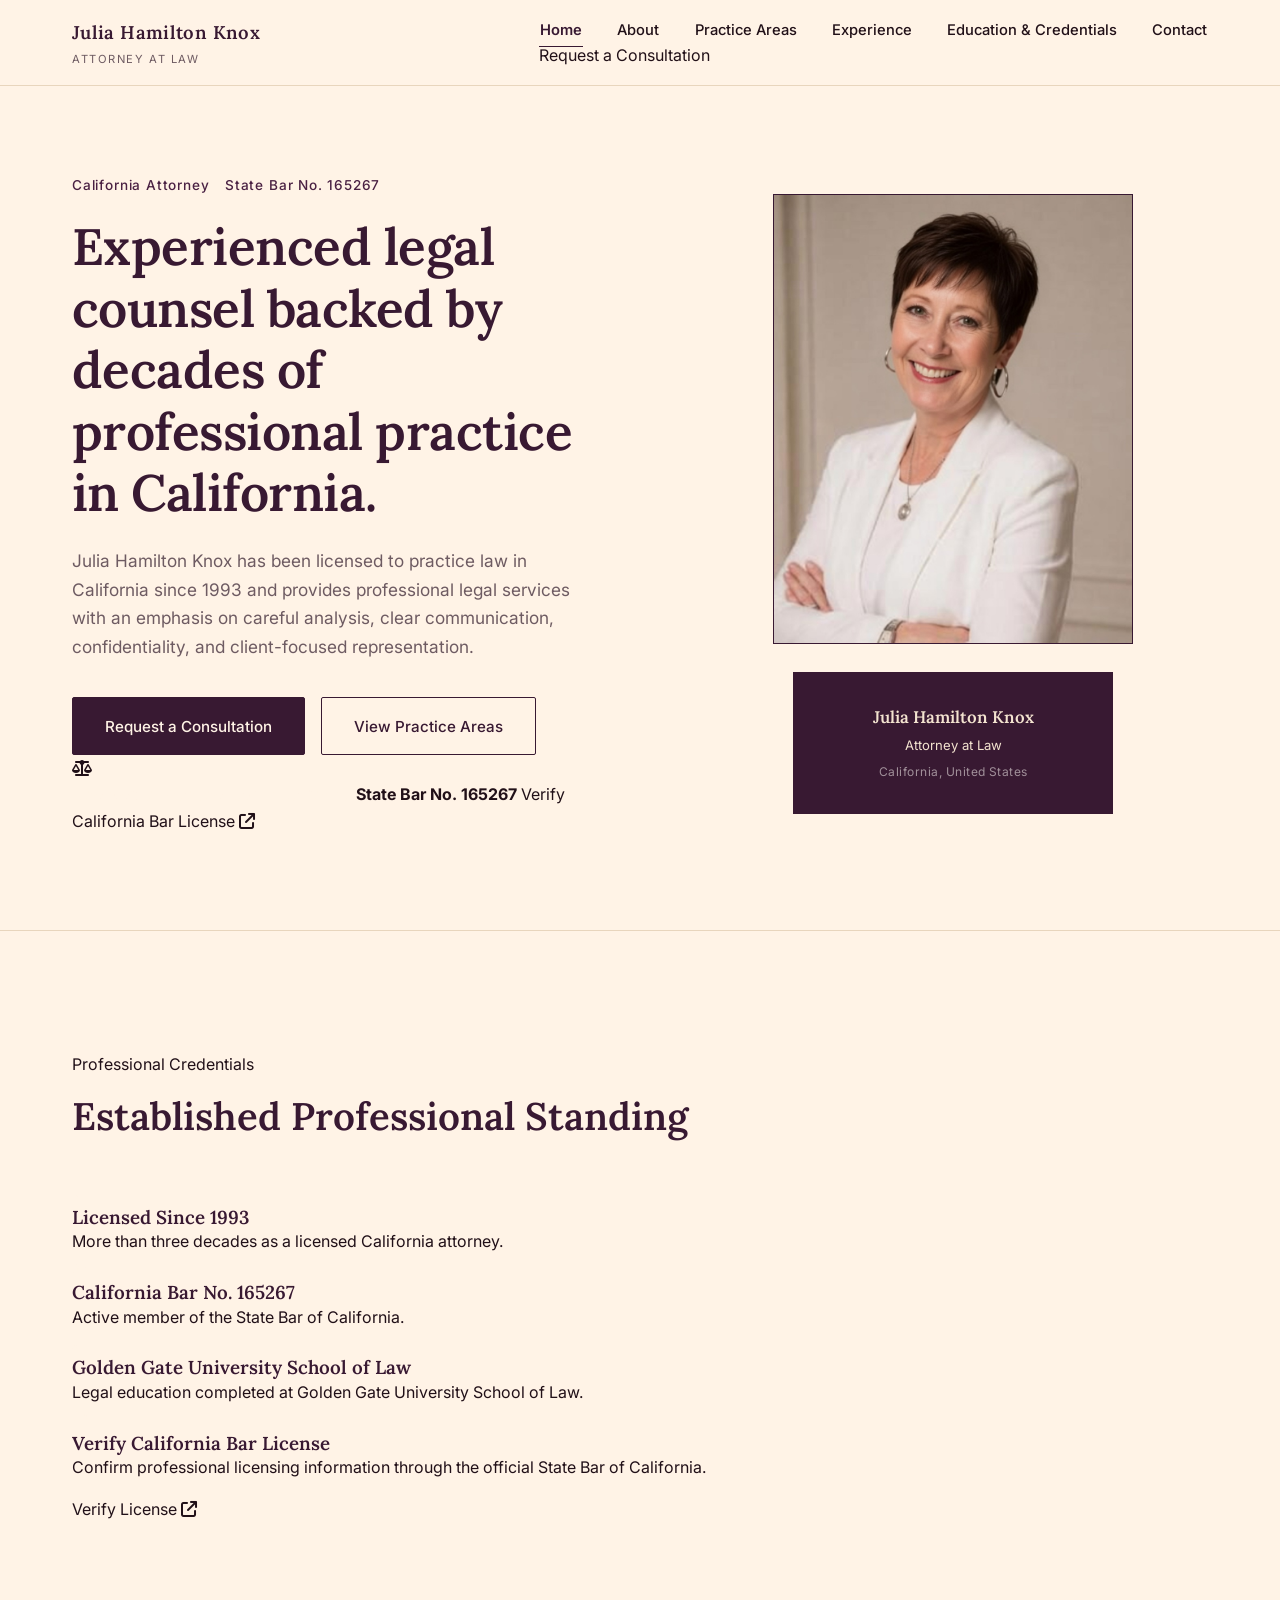
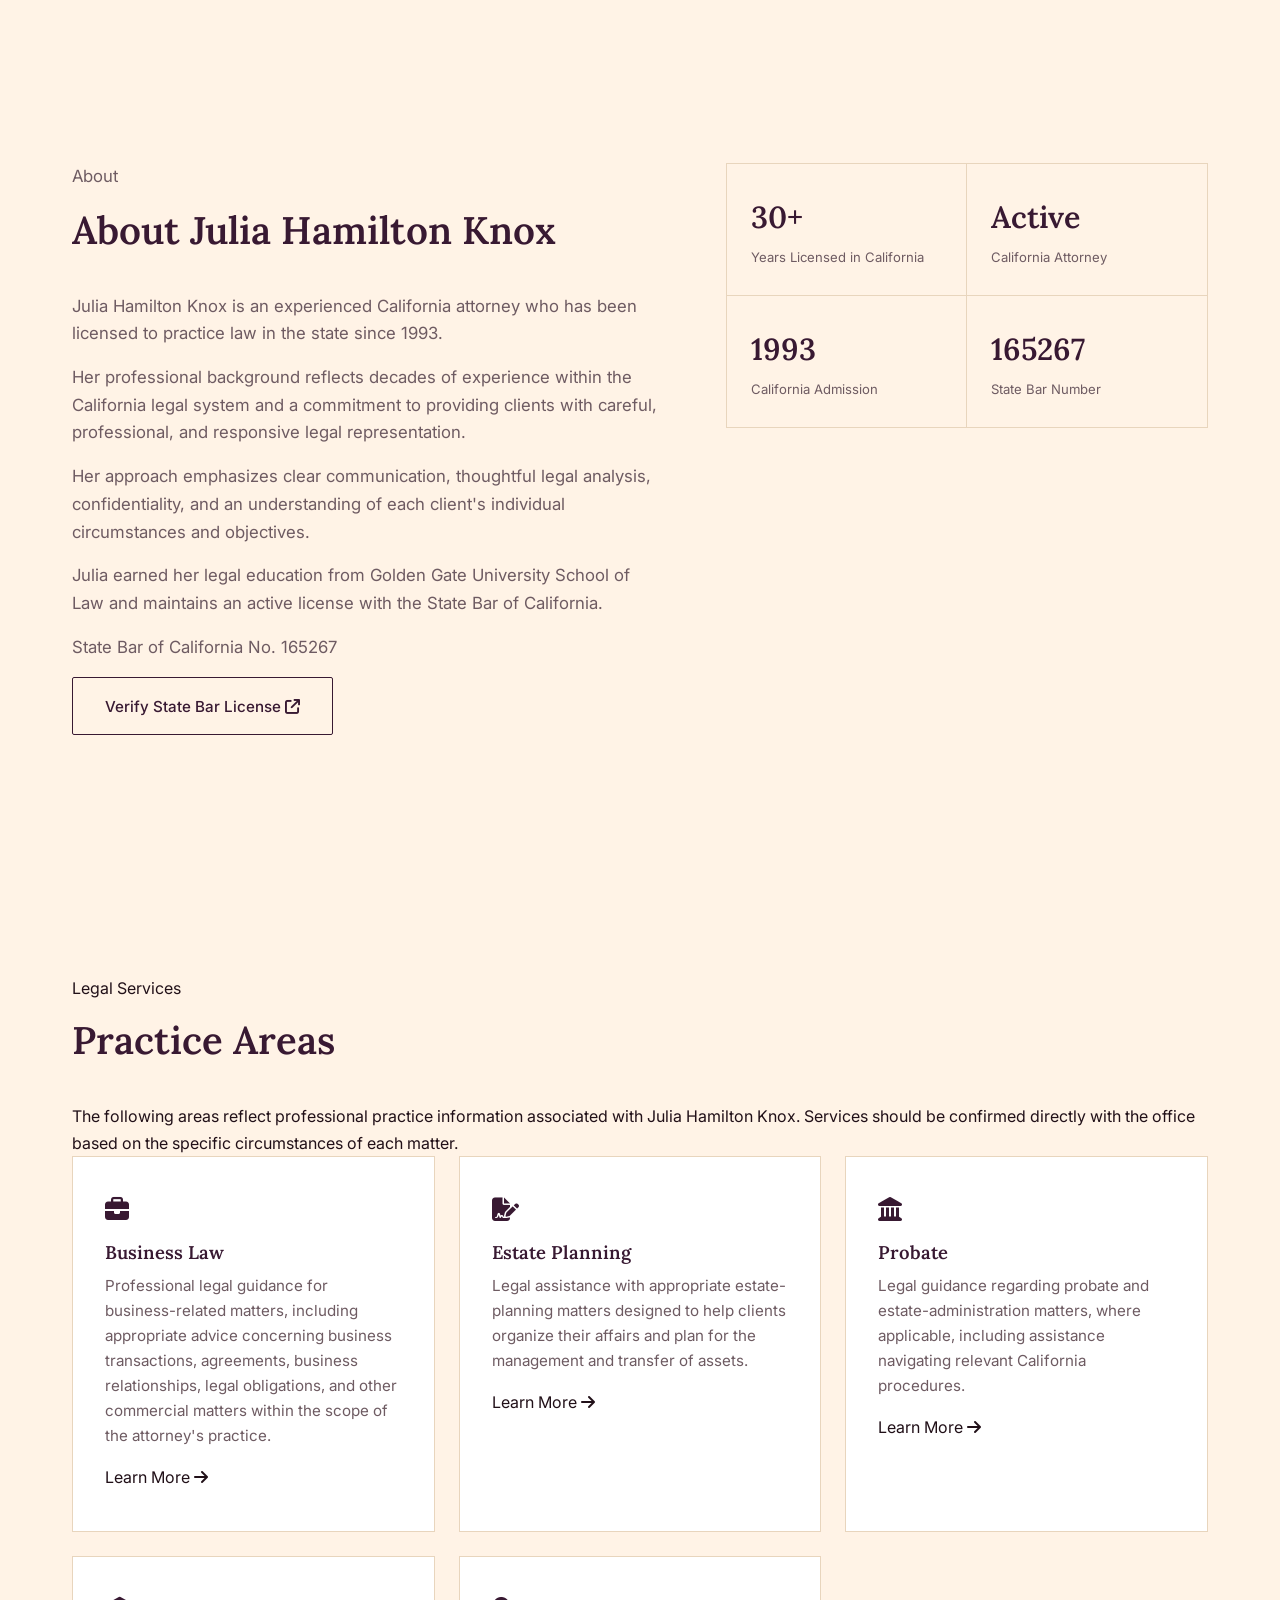
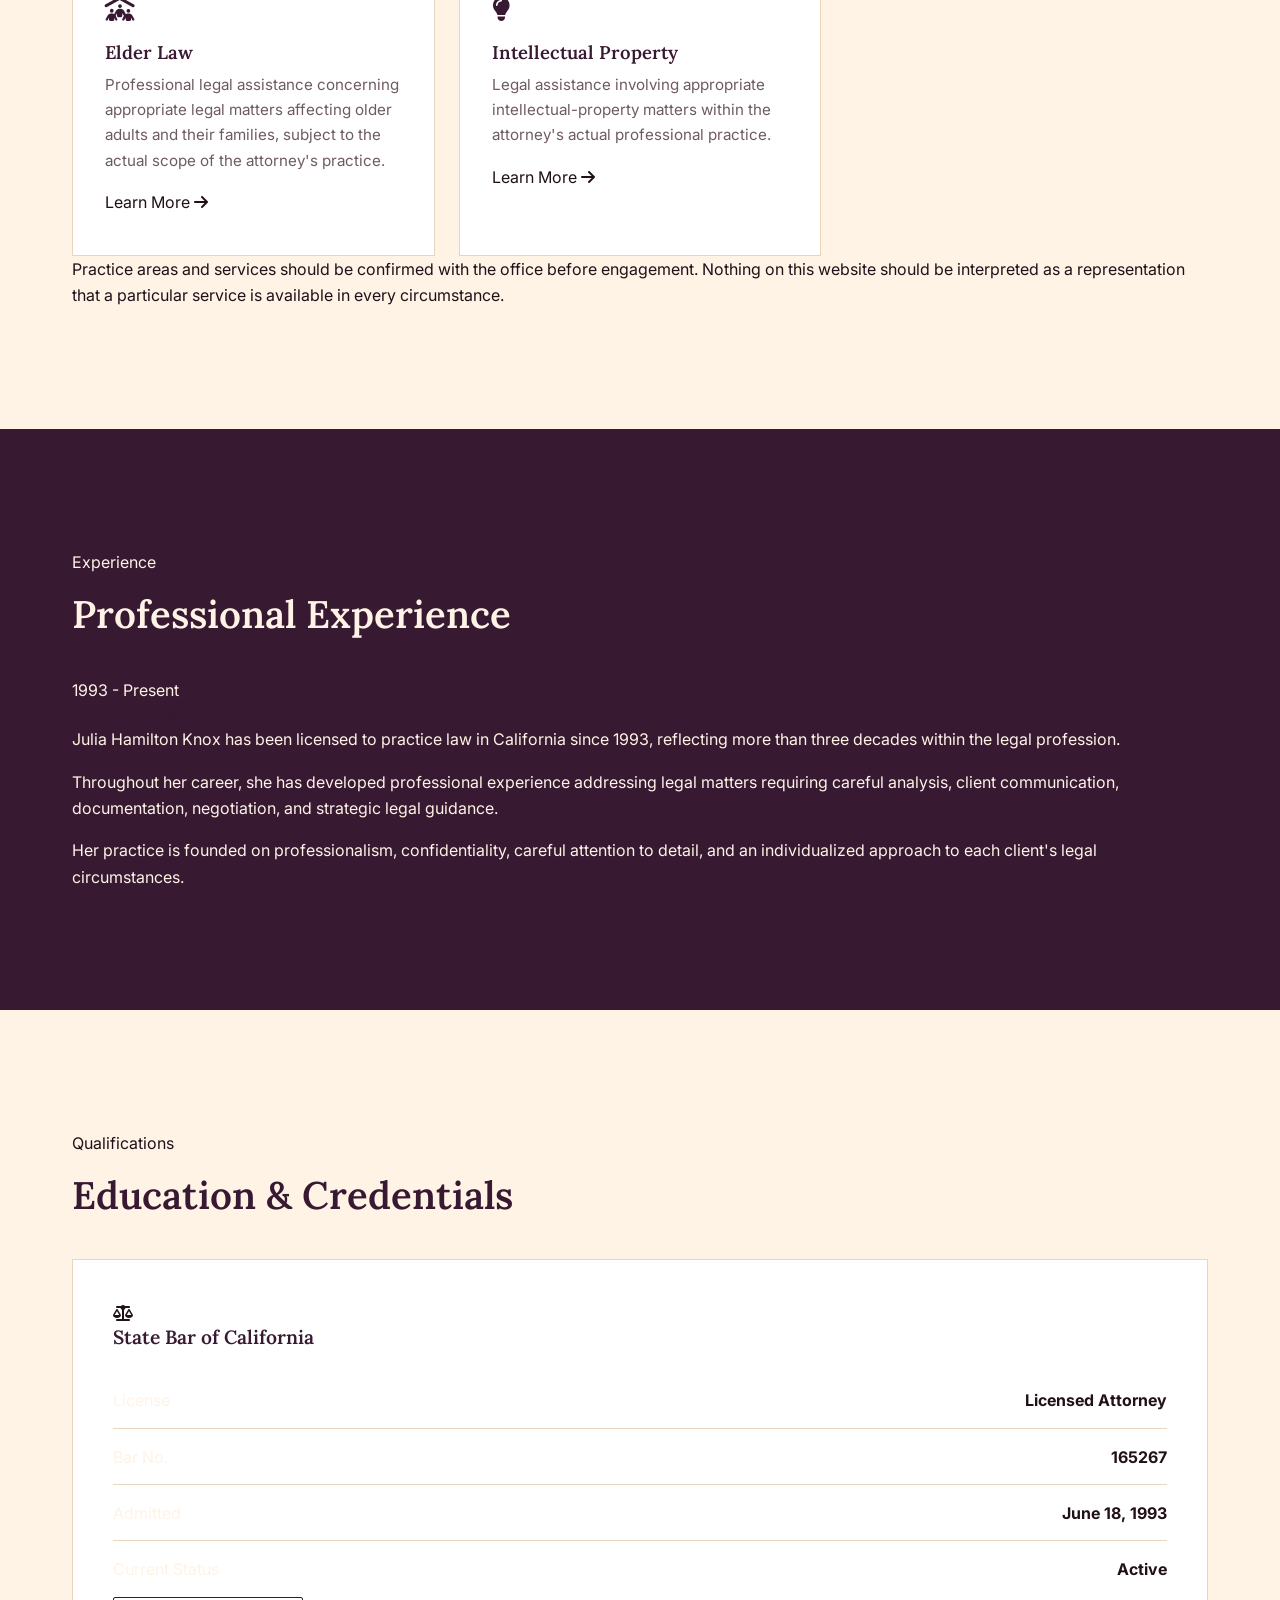
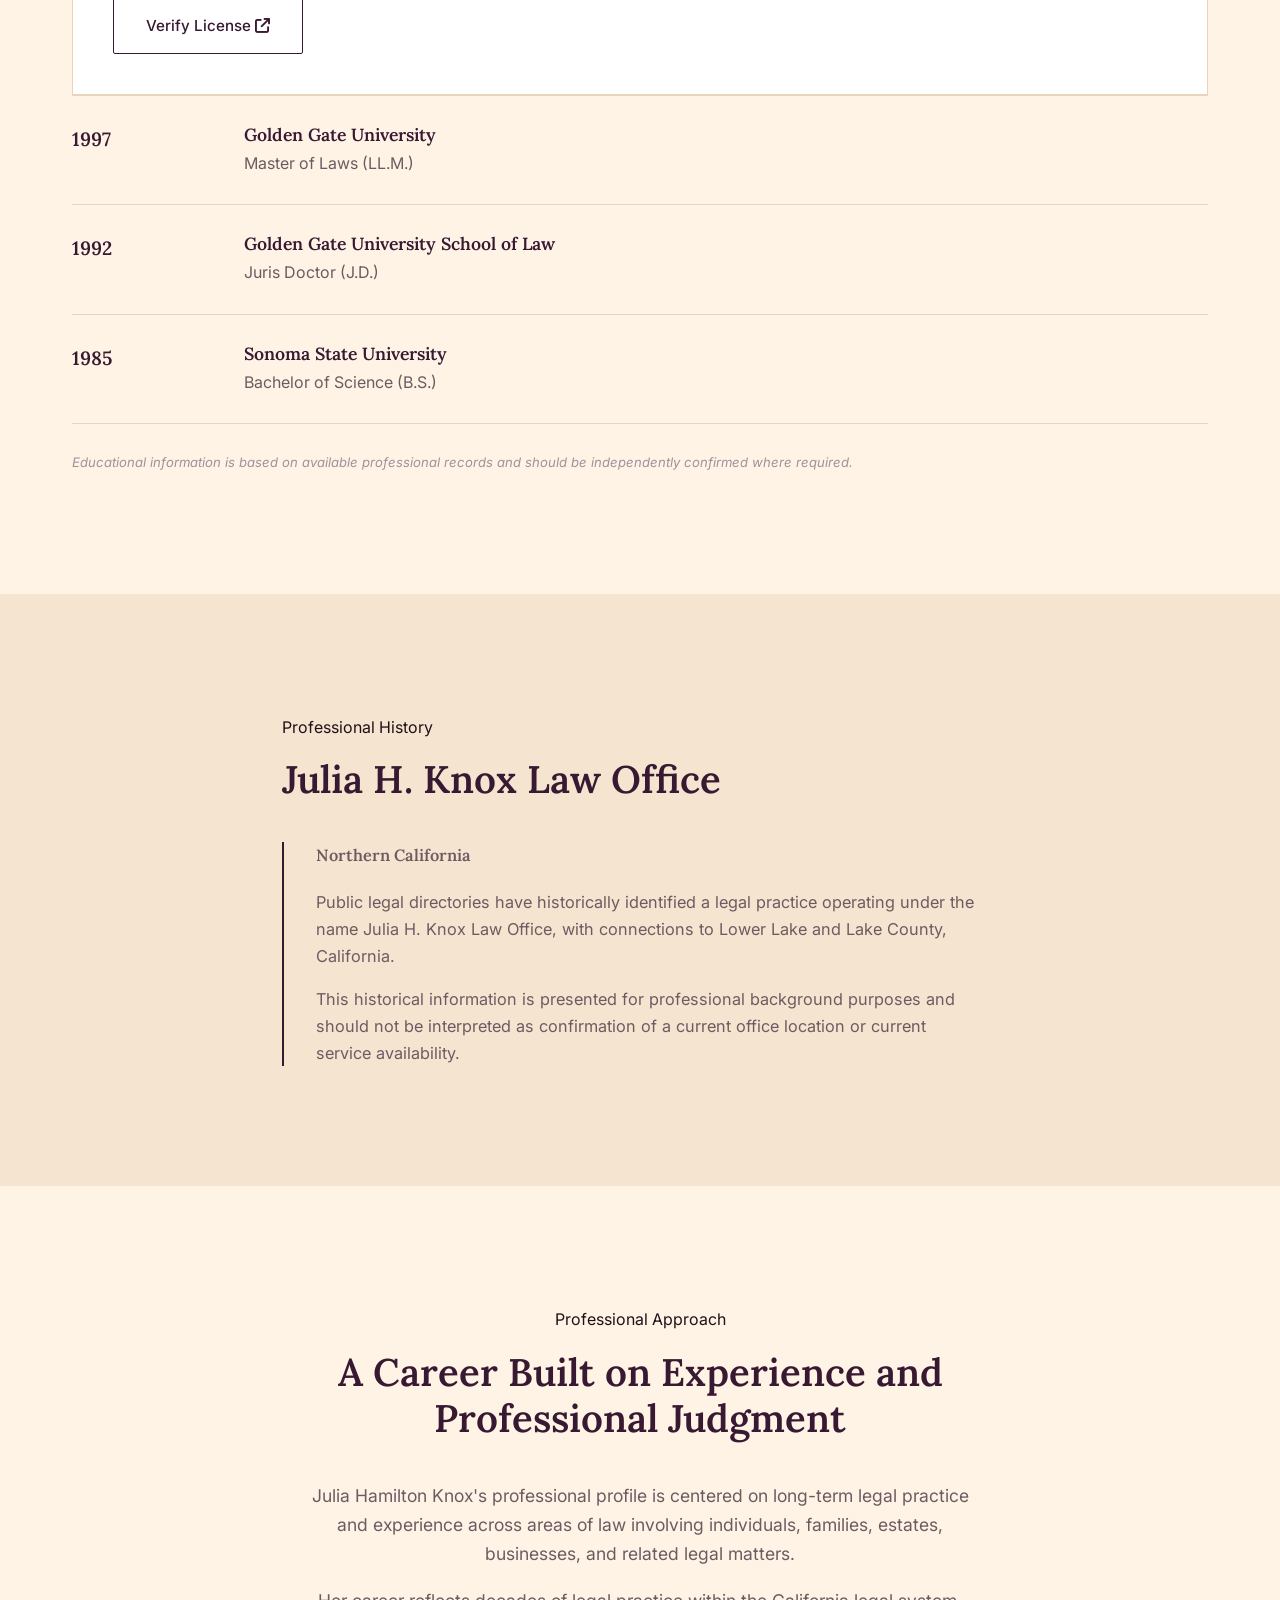
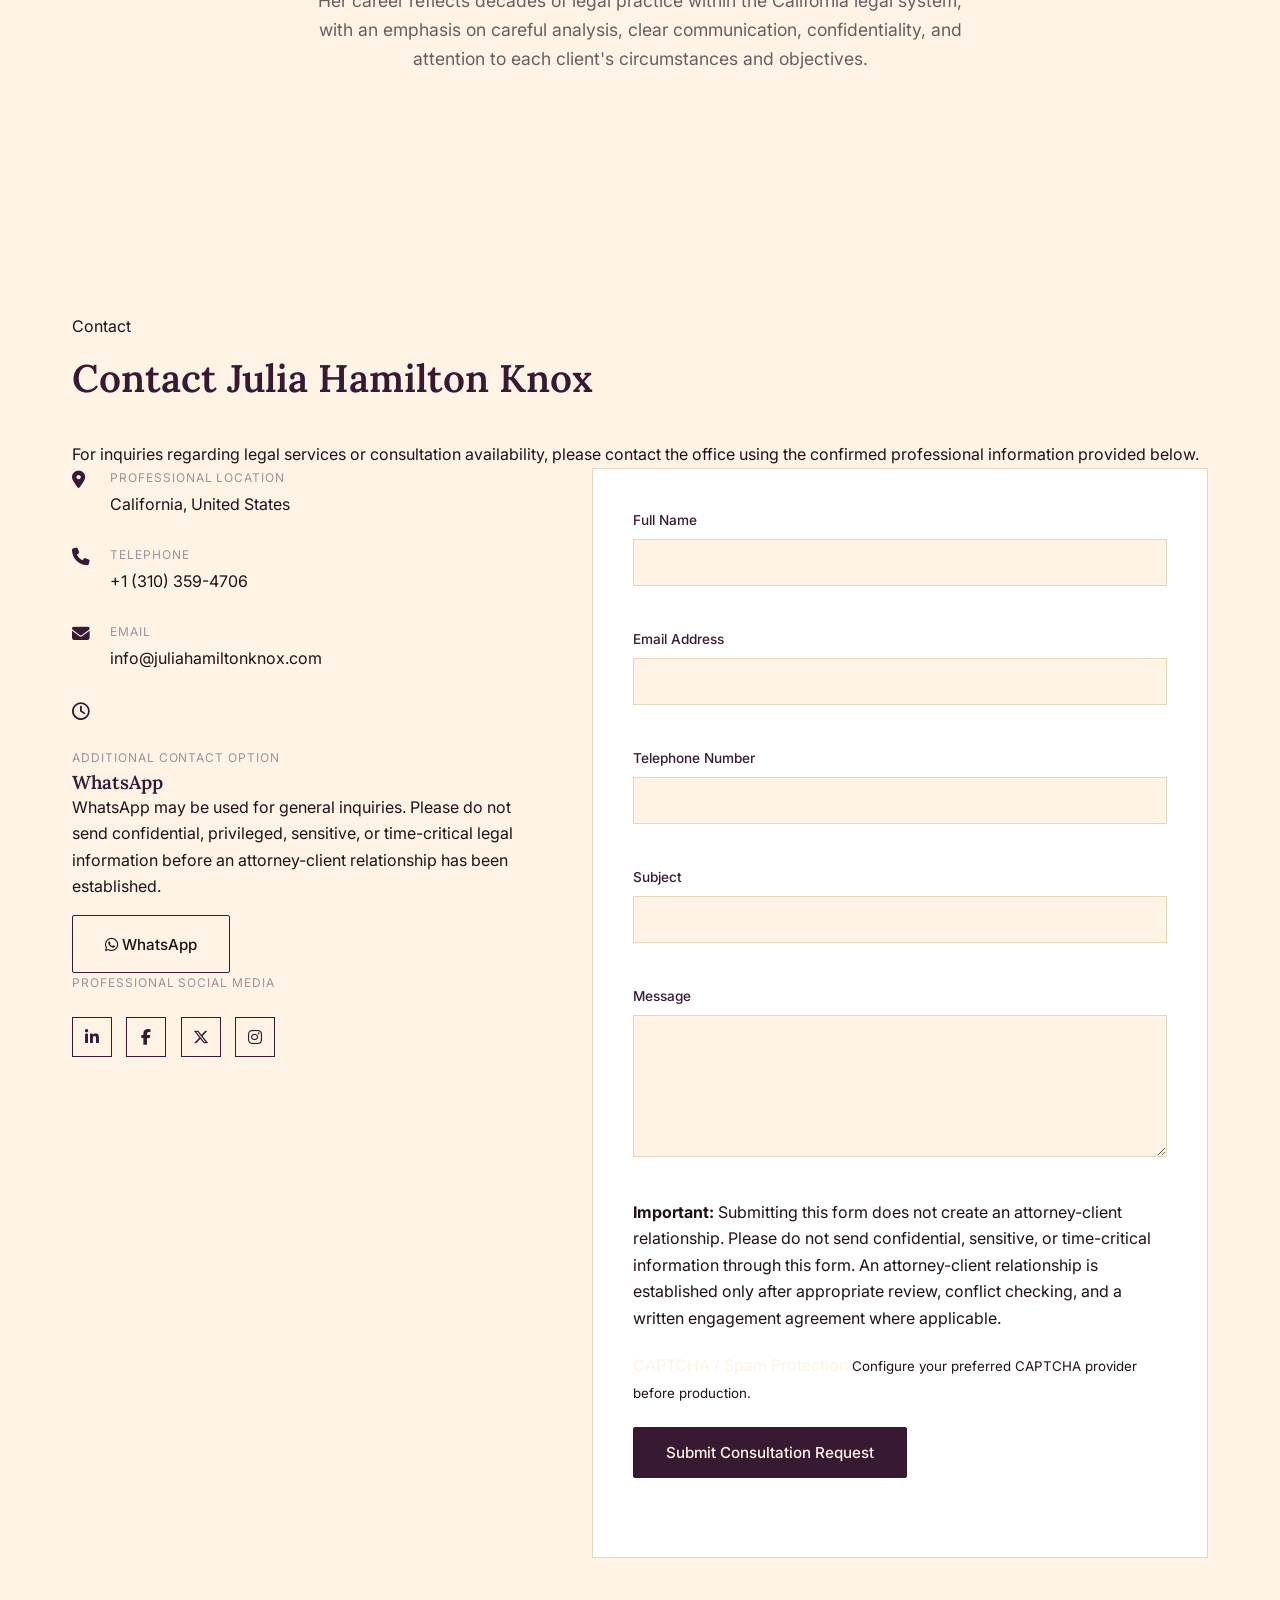
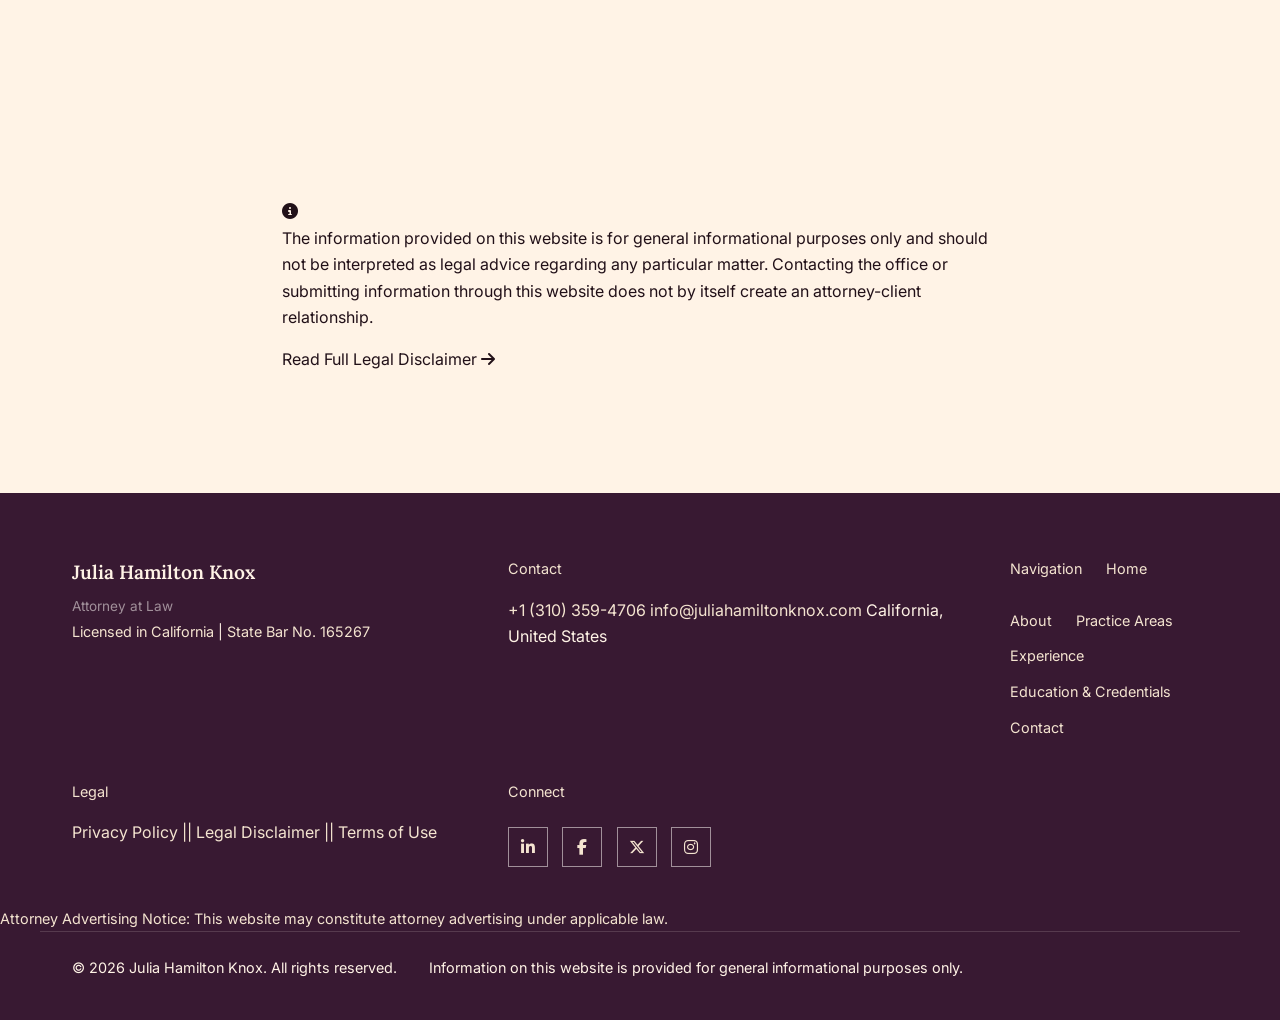
==== index.html @ 007f04c3 "Update index.html" ====
<!DOCTYPE html>

<html lang="en">
<head>
  <meta charset="UTF-8">
  <meta name="viewport" content="width=device-width, initial-scale=1.0">

  <title>Julia Hamilton Knox | California Attorney</title>

<meta
name="description"
content="Professional website of Julia Hamilton Knox, a California attorney licensed since 1993. View professional background, practice information, credentials, and contact details."

>

  <meta name="author" content="Julia Hamilton Knox">
  <meta name="robots" content="index, follow">
  <meta name="theme-color" content="#381932">

  <!-- Canonical URL -->

  <link rel="canonical" href="https://www.juliahamiltonknox.com/">

  <!-- Open Graph -->

  <meta property="og:type" content="website">
  <meta property="og:title" content="Julia Hamilton Knox | California Attorney">
  <meta
    property="og:description"
    content="Professional website of Julia Hamilton Knox, a California attorney licensed since 1993."
  >
  <meta property="og:url" content="https://www.juliahamiltonknox.com/">
  <meta property="og:image" content="https://www.juliahamiltonknox.com/images/julia-hamilton-knox.jpg">

  <!-- Favicon -->

  <link rel="icon" type="image/png" href="images/favicon.png">

  <!-- Fonts -->

  <link rel="preconnect" href="https://fonts.googleapis.com">
  <link rel="preconnect" href="https://fonts.gstatic.com" crossorigin>

  <link
    href="https://fonts.googleapis.com/css2?family=Lora:ital,wght@0,500;0,600;0,700;1,500&family=Inter:wght@300;400;500;600&display=swap"
    rel="stylesheet"
  >

  <!-- Font Awesome -->

  <link
    rel="stylesheet"
    href="https://cdnjs.cloudflare.com/ajax/libs/font-awesome/6.5.1/css/all.min.css"
  >

  <!-- Main Stylesheet -->

  <link rel="stylesheet" href="style.css">

  <!-- Attorney Structured Data -->

  <script type="application/ld+json">
  {
    "@context": "https://schema.org",
    "@type": "Person",
    "name": "Julia Hamilton Knox",
    "jobTitle": "Attorney at Law",
    "url": "https://www.juliahamiltonknox.com/",
    "image": "https://www.juliahamiltonknox.com/images/julia-hamilton-knox.jpg",
    "address": {
      "@type": "PostalAddress",
      "addressRegion": "California",
      "addressCountry": "US"
    },
    "sameAs": []
  }
  </script>

</head>

<body>

  <!-- 
       PAGE LOADER
  = -->

  <div
    class="loader"
    id="loader"
    role="status"
    aria-label="Loading website"
  >
    <div class="loader-inner">
      <span class="loader-mark">JHK</span>
      <span class="loader-name">Julia Hamilton Knox</span>
      <div class="loader-bar">
        <span class="loader-bar-fill"></span>
      </div>
    </div>
  </div>

  <!-- Skip Navigation -->

<a class="skip-link" href="#main">Skip to main content</a>

  <!-- 
       HEADER
  = -->

  <header class="site-header" id="siteHeader">


<nav class="navbar" aria-label="Primary navigation">

  <div class="nav-container">

    <a href="#home" class="logo" aria-label="Julia Hamilton Knox Home">
      <span class="logo-name">Julia Hamilton Knox</span>
      <span class="logo-sub">Attorney at Law</span>
    </a>

    <button
      class="nav-toggle"
      id="navToggle"
      type="button"
      aria-expanded="false"
      aria-controls="navMenu"
      aria-label="Open navigation menu"
    >
      <span></span>
      <span></span>
      <span></span>
    </button>

    <div class="nav-wrapper" id="navWrapper">

      <ul class="nav-menu" id="navMenu">

        <li>
          <a href="#home" class="nav-link active">Home</a>
        </li>

        <li>
          <a href="#about" class="nav-link">About</a>
        </li>

        <li>
          <a href="#practice-areas" class="nav-link">Practice Areas</a>
        </li>

        <li>
          <a href="#experience" class="nav-link">Experience</a>
        </li>

        <li>
          <a href="#education-credentials" class="nav-link">
            Education &amp; Credentials
          </a>
        </li>

        <li>
          <a href="#contact" class="nav-link">Contact</a>
        </li>

      </ul>

      <a href="#contact" class="nav-consultation">
        Request a Consultation
      </a>

    </div>

  </div>

</nav>


  </header>

  <main id="main">


<!-- 
     HERO
= -->
<section id="home" class="hero">

  <div class="hero-container">

    <div class="hero-copy reveal">

      <p class="hero-eyebrow">
        California Attorney
        <span>|</span>
        State Bar No. 165267
      </p>

      <h1 class="hero-heading">
        Experienced legal counsel backed by decades of professional practice in California.
      </h1>

      <p class="hero-sub">
        Julia Hamilton Knox has been licensed to practice law in California since 1993 and provides professional legal services with an emphasis on careful analysis, clear communication, confidentiality, and client-focused representation.
      </p>

      <div class="hero-actions">

        <a href="#contact" class="btn btn-primary">
          Request a Consultation
        </a>

        <a href="#practice-areas" class="btn btn-outline">
          View Practice Areas
        </a>

      </div>

      <!-- Professional Credential -->
      <div class="hero-credential">

        <div class="credential-icon">
          <i class="fa-solid fa-scale-balanced" aria-hidden="true"></i>
        </div>

        <div class="credential-content">

          <span class="credential-label">
            Licensed to Practice Law in California
          </span>

          <strong>
            State Bar No. 165267
          </strong>

          <a
            href="https://apps.calbar.ca.gov/attorney/Licensee/Detail/165267"
            target="_blank"
            rel="noopener noreferrer"
            class="credential-link"
          >
            Verify California Bar License
            <i class="fa-solid fa-arrow-up-right-from-square" aria-hidden="true"></i>
          </a>

        </div>

      </div>

    </div>


    <!-- Professional Photograph -->
    <div class="hero-photo reveal">

      <div class="photo-frame" id="photoFrame">

        <img
          src="images/julia-hamilton-knox.jpg"
          alt="Julia Hamilton Knox, Attorney at Law"
          id="heroPhoto"
          onerror="this.style.display='none'; document.getElementById('photoFrame').classList.add('photo-fallback');"
        >

        <img
          class="photo-fallback-content"
          aria-hidden="true"
          src="image/julia-hamilton-knox.jpg"
        >

      </div>

      <div class="photo-info-card">

        <p class="info-name">
          Julia Hamilton Knox
        </p>

        <p class="info-role">
          Attorney at Law
        </p>

        <p class="info-loc">
          California, United States
        </p>

      </div>

    </div>

  </div>

</section>


<!-- 
     PROFESSIONAL CREDENTIALS
= -->
<section class="credibility-section">

  <div class="section-container">

    <div class="credibility-header reveal">

      <p class="section-eyebrow">
        Professional Credentials
      </p>

      <h2 class="section-heading">
        Established Professional Standing
      </h2>

    </div>

    <div class="credibility-grid">

      <article class="credibility-card reveal">

        <span class="credibility-icon">
          <i class="fa-solid fa-calendar-check" aria-hidden="true"></i>
        </span>

        <h3>
          Licensed Since 1993
        </h3>

        <p>
          More than three decades as a licensed California attorney.
        </p>

      </article>


      <article class="credibility-card reveal">

        <span class="credibility-icon">
          <i class="fa-solid fa-scale-balanced" aria-hidden="true"></i>
        </span>

        <h3>
          California Bar No. 165267
        </h3>

        <p>
          Active member of the State Bar of California.
        </p>

      </article>


      <article class="credibility-card reveal">

        <span class="credibility-icon">
          <i class="fa-solid fa-graduation-cap" aria-hidden="true"></i>
        </span>

        <h3>
          Golden Gate University School of Law
        </h3>

        <p>
          Legal education completed at Golden Gate University School of Law.
        </p>

      </article>


      <article class="credibility-card reveal">

        <span class="credibility-icon">
          <i class="fa-solid fa-shield-halved" aria-hidden="true"></i>
        </span>

        <h3>
          Verify California Bar License
        </h3>

        <p>
          Confirm professional licensing information through the official State Bar of California.
        </p>

        <a
          href="https://apps.calbar.ca.gov/attorney/Licensee/Detail/165267"
          target="_blank"
          rel="noopener noreferrer"
          class="text-link"
        >
          Verify License
          <i class="fa-solid fa-arrow-up-right-from-square" aria-hidden="true"></i>
        </a>

      </article>

    </div>

  </div>

</section>


<!-- 
     ABOUT
= -->
<section id="about" class="about">

  <div class="section-container">

    <div class="about-grid">

      <div class="about-copy reveal">

        <p class="section-eyebrow">
          About
        </p>

        <h2 class="section-heading">
          About Julia Hamilton Knox
        </h2>

        <p>
          Julia Hamilton Knox is an experienced California attorney who has been licensed to practice law in the state since 1993.
        </p>

        <p>
          Her professional background reflects decades of experience within the California legal system and a commitment to providing clients with careful, professional, and responsive legal representation.
        </p>

        <p>
          Her approach emphasizes clear communication, thoughtful legal analysis, confidentiality, and an understanding of each client's individual circumstances and objectives.
        </p>

        <p>
          Julia earned her legal education from Golden Gate University School of Law and maintains an active license with the State Bar of California.
        </p>

        <p class="about-bar">
          State Bar of California No. 165267
        </p>

        <a
          href="https://apps.calbar.ca.gov/attorney/Licensee/Detail/165267"
          target="_blank"
          rel="noopener noreferrer"
          class="btn btn-outline"
        >
          Verify State Bar License
          <i class="fa-solid fa-arrow-up-right-from-square" aria-hidden="true"></i>
        </a>

      </div>


      <div class="about-highlights reveal">

        <div class="highlight-card">

          <span class="highlight-figure">
            30+
          </span>

          <span class="highlight-label">
            Years Licensed in California
          </span>

        </div>


        <div class="highlight-card">

          <span class="highlight-figure">
            Active
          </span>

          <span class="highlight-label">
            California Attorney
          </span>

        </div>


        <div class="highlight-card">

          <span class="highlight-figure">
            1993
          </span>

          <span class="highlight-label">
            California Admission
          </span>

        </div>


        <div class="highlight-card">

          <span class="highlight-figure">
            165267
          </span>

          <span class="highlight-label">
            State Bar Number
          </span>

        </div>

      </div>

    </div>

  </div>

</section>


<!-- 
     PRACTICE AREAS
= -->
<section id="practice-areas" class="practice-areas">

  <div class="section-container">

    <div class="section-intro reveal">

      <p class="section-eyebrow">
        Legal Services
      </p>

      <h2 class="section-heading">
        Practice Areas
      </h2>

      <p>
        The following areas reflect professional practice information associated with Julia Hamilton Knox. Services should be confirmed directly with the office based on the specific circumstances of each matter.
      </p>

    </div>


    <div class="practice-grid">

      <!-- Business Law -->
      <article class="practice-card reveal">

        <i
          class="fa-solid fa-briefcase practice-icon"
          aria-hidden="true"
        ></i>

        <h3>
          Business Law
        </h3>

        <p>
          Professional legal guidance for business-related matters, including appropriate advice concerning business transactions, agreements, business relationships, legal obligations, and other commercial matters within the scope of the attorney's practice.
        </p>

        <a href="#contact" class="text-link">
          Learn More
          <i class="fa-solid fa-arrow-right" aria-hidden="true"></i>
        </a>

      </article>


      <!-- Estate Planning -->
      <article class="practice-card reveal">

        <i
          class="fa-solid fa-file-signature practice-icon"
          aria-hidden="true"
        ></i>

        <h3>
          Estate Planning
        </h3>

        <p>
          Legal assistance with appropriate estate-planning matters designed to help clients organize their affairs and plan for the management and transfer of assets.
        </p>

        <a href="#contact" class="text-link">
          Learn More
          <i class="fa-solid fa-arrow-right" aria-hidden="true"></i>
        </a>

      </article>


      <!-- Probate -->
      <article class="practice-card reveal">

        <i
          class="fa-solid fa-landmark practice-icon"
          aria-hidden="true"
        ></i>

        <h3>
          Probate
        </h3>

        <p>
          Legal guidance regarding probate and estate-administration matters, where applicable, including assistance navigating relevant California procedures.
        </p>

        <a href="#contact" class="text-link">
          Learn More
          <i class="fa-solid fa-arrow-right" aria-hidden="true"></i>
        </a>

      </article>


      <!-- Elder Law -->
      <article class="practice-card reveal">

        <i
          class="fa-solid fa-people-roof practice-icon"
          aria-hidden="true"
        ></i>

        <h3>
          Elder Law
        </h3>

        <p>
          Professional legal assistance concerning appropriate legal matters affecting older adults and their families, subject to the actual scope of the attorney's practice.
        </p>

        <a href="#contact" class="text-link">
          Learn More
          <i class="fa-solid fa-arrow-right" aria-hidden="true"></i>
        </a>

      </article>


      <!-- Intellectual Property -->
      <article class="practice-card reveal">

        <i
          class="fa-solid fa-lightbulb practice-icon"
          aria-hidden="true"
        ></i>

        <h3>
          Intellectual Property
        </h3>

        <p>
          Legal assistance involving appropriate intellectual-property matters within the attorney's actual professional practice.
        </p>

        <a href="#contact" class="text-link">
          Learn More
          <i class="fa-solid fa-arrow-right" aria-hidden="true"></i>
        </a>

      </article>

    </div>


    <p class="practice-note reveal">
      Practice areas and services should be confirmed with the office before engagement. Nothing on this website should be interpreted as a representation that a particular service is available in every circumstance.
    </p>

  </div>

</section>


<!-- 
     EXPERIENCE
= -->
<section id="experience" class="experience">

  <div class="section-container">

    <div class="section-intro reveal">

      <p class="section-eyebrow">
        Experience
      </p>

      <h2 class="section-heading">
        Professional Experience
      </h2>

    </div>


    <div class="experience-content">

      <div class="experience-date reveal">

        <span>
          1993 - Present
        </span>

      </div>


      <div class="experience-copy reveal">

        <h3>
          California Attorney
        </h3>

        <p>
          Julia Hamilton Knox has been licensed to practice law in California since 1993, reflecting more than three decades within the legal profession.
        </p>

        <p>
          Throughout her career, she has developed professional experience addressing legal matters requiring careful analysis, client communication, documentation, negotiation, and strategic legal guidance.
        </p>

        <p>
          Her practice is founded on professionalism, confidentiality, careful attention to detail, and an individualized approach to each client's legal circumstances.
        </p>

      </div>

    </div>

  </div>

</section>


<!-- 
     EDUCATION & CREDENTIALS
= -->
<section
  id="education-credentials"
  class="education-credentials"
>

  <div class="section-container">

    <div class="section-intro reveal">

      <p class="section-eyebrow">
        Qualifications
      </p>

      <h2 class="section-heading">
        Education &amp; Credentials
      </h2>

    </div>


    <div class="education-credentials-grid">

      <!-- State Bar -->
      <div class="credentials-detail reveal">

        <div class="credentials-heading">

          <i
            class="fa-solid fa-scale-balanced"
            aria-hidden="true"
          ></i>

          <h3>
            State Bar of California
          </h3>

        </div>

        <div class="credentials-list">

          <div class="credentials-row">
            <span>License</span>
            <strong>Licensed Attorney</strong>
          </div>

          <div class="credentials-row">
            <span>Bar No.</span>
            <strong>165267</strong>
          </div>

          <div class="credentials-row">
            <span>Admitted</span>
            <strong>June 18, 1993</strong>
          </div>

          <div class="credentials-row">
            <span>Current Status</span>
            <strong>Active</strong>
          </div>

        </div>

        <a
          href="https://apps.calbar.ca.gov/attorney/Licensee/Detail/165267"
          target="_blank"
          rel="noopener noreferrer"
          class="btn btn-outline"
        >
          Verify License
          <i class="fa-solid fa-arrow-up-right-from-square" aria-hidden="true"></i>
        </a>

      </div>


      <!-- Education -->
      <div class="education-list reveal">

        <div class="education-item">

          <span class="education-year">
            1997
          </span>

          <div class="education-detail">

            <h3>
              Golden Gate University
            </h3>

            <p>
              Master of Laws (LL.M.)
            </p>

          </div>

        </div>


        <div class="education-item">

          <span class="education-year">
            1992
          </span>

          <div class="education-detail">

            <h3>
              Golden Gate University School of Law
            </h3>

            <p>
              Juris Doctor (J.D.)
            </p>

          </div>

        </div>


        <div class="education-item">

          <span class="education-year">
            1985
          </span>

          <div class="education-detail">

            <h3>
              Sonoma State University
            </h3>

            <p>
              Bachelor of Science (B.S.)
            </p>

          </div>

        </div>


        <p class="education-note">
          Educational information is based on available professional records and should be independently confirmed where required.
        </p>

      </div>

    </div>

  </div>

</section>


<!-- 
     PROFESSIONAL HISTORY
= -->
<section class="professional-history">

  <div class="section-container narrow">

    <div class="section-intro reveal">

      <p class="section-eyebrow">
        Professional History
      </p>

      <h2 class="section-heading">
        Julia H. Knox Law Office
      </h2>

    </div>

    <div class="history-editorial reveal">

      <p class="history-lede">
        Northern California
      </p>

      <p>
        Public legal directories have historically identified a legal practice operating under the name Julia H. Knox Law Office, with connections to Lower Lake and Lake County, California.
      </p>

      <p>
        This historical information is presented for professional background purposes and should not be interpreted as confirmation of a current office location or current service availability.
      </p>

    </div>

  </div>

</section>


<!-- 
     PROFESSIONAL APPROACH
= -->
<section class="professional-approach">

  <div class="section-container narrow">

    <div class="section-intro reveal">

      <p class="section-eyebrow">
        Professional Approach
      </p>

      <h2 class="section-heading">
        A Career Built on Experience and Professional Judgment
      </h2>

    </div>

    <p class="approach-text reveal">
      Julia Hamilton Knox's professional profile is centered on long-term legal practice and experience across areas of law involving individuals, families, estates, businesses, and related legal matters.
    </p>

    <p class="approach-text reveal">
      Her career reflects decades of legal practice within the California legal system, with an emphasis on careful analysis, clear communication, confidentiality, and attention to each client's circumstances and objectives.
    </p>

  </div>

</section>


<!-- 
     CONTACT
= -->
<section id="contact" class="contact">

  <div class="section-container">

    <div class="section-intro reveal">

      <p class="section-eyebrow">
        Contact
      </p>

      <h2 class="section-heading">
        Contact Julia Hamilton Knox
      </h2>

      <p>
        For inquiries regarding legal services or consultation availability, please contact the office using the confirmed professional information provided below.
      </p>

    </div>


    <div class="contact-grid">

      <!-- Contact Information -->
      <div class="contact-info reveal">

        <div class="contact-detail">

          <i
            class="fa-solid fa-location-dot"
            aria-hidden="true"
          ></i>

          <div>

            <span class="contact-label">
              Professional Location
            </span>

            <span class="contact-value">
              California, United States
            </span>

          </div>

        </div>


        <div class="contact-detail">

          <i
            class="fa-solid fa-phone"
            aria-hidden="true"
          ></i>

          <div>

            <span class="contact-label">
              Telephone
            </span>

            <a
              href="tel:"
              class="contact-value"
            >
              +1 (310) 359-4706
            </a>

          </div>

        </div>


        <div class="contact-detail">

          <i
            class="fa-solid fa-envelope"
            aria-hidden="true"
          ></i>

          <div>

            <span class="contact-label">
              Email
            </span>

            <a
              href="mailto:info@juliahamiltonknox.com"
              class="contact-value"
            >
              info@juliahamiltonknox.com
            </a>

          </div>

        </div>


        <div class="contact-detail">

          <i
            class="fa-regular fa-clock"
            aria-hidden="true"
          ></i>
        </div>


        <!-- WhatsApp -->
        <div class="whatsapp-contact">

          <span class="contact-label">
            Additional Contact Option
          </span>

          <h3>
            WhatsApp
          </h3>

          <p>
            WhatsApp may be used for general inquiries. Please do not send confidential, privileged, sensitive, or time-critical legal information before an attorney-client relationship has been established.
          </p>

          <a
            href="#"
            class="btn whatsapp-btn"
            aria-label="Contact Julia Hamilton Knox on WhatsApp"
          >
            <i class="fa-brands fa-whatsapp" aria-hidden="true"></i>
            WhatsApp
          </a>

        </div>


        <!-- Social Media -->
        <div class="social-area">

          <span class="contact-label">
            Professional Social Media
          </span>

          <div
            class="social-links"
            aria-label="Social media links"
          >

            <a
              href="#"
              target="_blank"
              rel="noopener noreferrer"
              aria-label="LinkedIn"
            >
              <i class="fa-brands fa-linkedin-in"></i>
            </a>

            <a
              href="#"
              target="_blank"
              rel="noopener noreferrer"
              aria-label="Facebook"
            >
              <i class="fa-brands fa-facebook-f"></i>
            </a>

            <a
              href="#"
              target="_blank"
              rel="noopener noreferrer"
              aria-label="X"
            >
              <i class="fa-brands fa-x-twitter"></i>
            </a>

            <a
              href="#"
              target="_blank"
              rel="noopener noreferrer"
              aria-label="Instagram"
            >
              <i class="fa-brands fa-instagram"></i>
            </a>

          </div>

        </div>

      </div>


      <!-- Consultation Form -->
    <form class="contact-form reveal" id="id="consultation-form" novalidate >
      
      <div class="form-row"> <label for="fullName"> Full Name </label> 
        <input type="text" id="fullName" 
          name="fullName" autocomplete="name" required aria-required="true" 
          aria-describedby="fullNameError" > 
        <span class="form-error" id="fullNameError" role="alert" ></span> 
      </div> <div class="form-row"> <label for="email"> Email Address </label> 
        <input type="email" id="email" name="email" autocomplete="email" required aria-required="true" aria-describedby="emailError" > 
        <span class="form-error" id="emailError" role="alert" ></span> </div> <div class="form-row"> <label for="phone"> Telephone Number </label> 
          <input type="tel" id="phone" name="phone" autocomplete="tel" aria-describedby="phoneError" > 
          <span class="form-error" id="phoneError" role="alert" ></span> </div> <div class="form-row"> 
            <label for="subject"> Subject </label> 
            <input type="text" id="subject" name="subject" required aria-required="true" aria-describedby="subjectError" > 
            <span class="form-error" id="subjectError" role="alert" ></span> </div> <div class="form-row"> <label for="message"> Message </label> 
              <textarea id="message" name="message" rows="6" required aria-required="true" aria-describedby="messageError" ></textarea> 
              <span class="form-error" id="messageError" role="alert" ></span> </div> <!-- Consultation Disclaimer --> <div class="form-disclaimer"> 
                <strong> Important: </strong> Submitting this form does not create an attorney-client relationship. Please do not send confidential,
                sensitive, or time-critical information through this form. An attorney-client relationship is established only after appropriate review, 
                conflict checking, and a written engagement agreement where applicable. </div> <!-- CAPTCHA Placeholder --> 
      <div class="captcha-placeholder"> <span> CAPTCHA / Spam Protection </span> <small> Configure your preferred CAPTCHA provider before production. </small> 
      </div> 
      <button type="submit" id="submitBtn" class="btn btn-primary form-submit" > Submit Consultation Request </button> 
      <p class="form-status" id="formStatus" role="status" aria-live="polite" ></p> 
    </form>


    </div>

  </div>

</section>


<!-- 
     LEGAL NOTICE
= -->
<section class="legal-notice">

  <div class="section-container narrow">

    <div class="legal-notice-inner reveal">

      <i
        class="fa-solid fa-circle-info"
        aria-hidden="true"
      ></i>

      <p>
        The information provided on this website is for general informational purposes only and should not be interpreted as legal advice regarding any particular matter. Contacting the office or submitting information through this website does not by itself create an attorney-client relationship.
      </p>

      <a href="legal-disclaimer.html">
        Read Full Legal Disclaimer
        <i class="fa-solid fa-arrow-right" aria-hidden="true"></i>
      </a>

    </div>

  </div>

</section>


  </main>

  <!-- 
       FOOTER
  = -->

  <footer class="site-footer">


<div class="footer-container">

  <div class="footer-brand">

    <p class="footer-name">
      Julia Hamilton Knox
    </p>

    <p class="footer-role">
      Attorney at Law
    </p>

    <p class="footer-license">
      Licensed in California
      <span>|</span>
      State Bar No. 165267
    </p>

  </div>


  <div class="footer-contact">

    <p class="footer-heading">
      Contact
    </p>

    <a href="tel:">
      +1 (310) 359-4706
    </a>

    <a href="mailto:info@juliahamiltonknox.com">
      info@juliahamiltonknox.com
    </a>

    <span>
        California, United States
    </span>

  </div>


  <nav
    class="footer-nav"
    aria-label="Footer navigation"
  >
    <p class="footer-heading">
      Navigation
    </p>

    <a href="#home">Home</a>
    <a href="#about">About</a>
    <a href="#practice-areas">Practice Areas</a>
    <a href="#experience">Experience</a>
    <a href="#education-credentials">Education &amp; Credentials</a>
    <a href="#contact">Contact</a>

  </nav>


  <div class="footer-legal">

    <p class="footer-heading">
      Legal
    </p>

    <a href="privacy-policy.html">
      Privacy Policy ||
    </a>

    <a href="legal-disclaimer.html">
      Legal Disclaimer ||
    </a>

    <a href="terms-of-use.html">
      Terms of Use
    </a>

  </div>


  <div class="footer-social">

    <p class="footer-heading">
      Connect
    </p>

    <div
      class="social-links"
      aria-label="Social media links"
    >

      <a
        href="#"
        target="_blank"
        rel="noopener noreferrer"
        aria-label="LinkedIn"
      >
        <i class="fa-brands fa-linkedin-in"></i>
      </a>

      <a
        href="#"
        target="_blank"
        rel="noopener noreferrer"
        aria-label="Facebook"
      >
        <i class="fa-brands fa-facebook-f"></i>
      </a>

      <a
        href="#"
        target="_blank"
        rel="noopener noreferrer"
        aria-label="X"
      >
        <i class="fa-brands fa-x-twitter"></i>
      </a>

      <a
        href="#"
        target="_blank"
        rel="noopener noreferrer"
        aria-label="Instagram"
      >
        <i class="fa-brands fa-instagram"></i>
      </a>

    </div>

  </div>

</div>


<div class="footer-attorney-notice">

  <p>
    Attorney Advertising Notice: This website may constitute attorney advertising under applicable law.
  </p>

</div>


<div class="footer-bottom">

  <p>
    &copy; 2026 Julia Hamilton Knox. All rights reserved.
  </p>

  <p>
    Information on this website is provided for general informational purposes only.
  </p>

</div>


  </footer>

  <!-- 
       SCROLL TO TOP
  = -->

<button
id="scrollTop"
class="scroll-top"
type="button"
aria-label="Scroll to top"

>


<i



  class="fa-solid fa-arrow-up"
  aria-hidden="true"
></i>


  </button>

  <!-- 
       JAVASCRIPT
  = -->

  <script src="script.js"></script>

  <!-- EmailJS -->

  <script
    src="https://cdn.jsdelivr.net/npm/@emailjs/browser@4/dist/email.min.js"
  ></script>

  <script>
  emailjs.init({
    publicKey: "4WB8DsoachzeMEKx9"
  });
</script>

<script src="script/contact.js"></script>

</body>
</html>
---- style.css ----
/* 
   JULIA HAMILTON KNOX — ATTORNEY PORTFOLIO
   Brand colors: Deep Plum #381932 / Soft Cream #fff3e6
   No gradients. No emojis. Editorial, restrained motion.
    */

:root {
  /* Brand */
  --plum: #381932;
  --plum-700: #2a1226;
  --plum-600: #4a2143;
  --plum-500: #5c2b53;
  --cream: #fff3e6;
  --cream-dim: #f4e4d0;
  --cream-line: #e8d5bd;

  /* Neutrals */
  --white: #ffffff;
  --ink: #211018;
  --muted: #6e5b62;
  --muted-light: #a1909a;

  /* Type */
  --font-display: 'Lora', Georgia, serif;
  --font-body: 'Inter', -apple-system, BlinkMacSystemFont, 'Segoe UI', sans-serif;

  /* Layout */
  --max-width: 1200px;
  --section-pad: 7.5rem;
  --section-pad-mobile: 4rem;
  --radius-sm: 2px;

  /* Motion */
  --ease: cubic-bezier(0.4, 0, 0.2, 1);
}

/* ============ RESET ============ */
*, *::before, *::after { box-sizing: border-box; }
html { scroll-behavior: smooth; }
body {
  margin: 0;
  font-family: var(--font-body);
  color: var(--ink);
  background: var(--cream);
  line-height: 1.65;
  -webkit-font-smoothing: antialiased;
  overflow-x: hidden;
}
h1, h2, h3, h4 {
  font-family: var(--font-display);
  color: var(--plum);
  margin: 0;
  line-height: 1.2;
  font-weight: 600;
}
p { margin: 0 0 1rem; color: var(--ink); }
p:last-child { margin-bottom: 0; }
a { color: inherit; text-decoration: none; }
ul { margin: 0; padding: 0; list-style: none; }
img { max-width: 100%; display: block; }
button { font-family: inherit; cursor: pointer; }

.skip-link {
  position: absolute;
  left: -999px;
  top: 0;
  background: var(--plum);
  color: var(--cream);
  padding: 0.75rem 1.25rem;
  z-index: 1000;
}
.skip-link:focus { left: 1rem; top: 1rem; }

:focus-visible {
  outline: 2px solid var(--plum);
  outline-offset: 3px;
}

@media (prefers-reduced-motion: reduce) {
  *, *::before, *::after {
    animation-duration: 0.001ms !important;
    animation-iteration-count: 1 !important;
    transition-duration: 0.001ms !important;
    scroll-behavior: auto !important;
  }
}

/* ============ LAYOUT HELPERS ============ */
.section-container {
  max-width: var(--max-width);
  margin: 0 auto;
  padding: var(--section-pad) 2rem;
}
.section-container.narrow { max-width: 780px; }
.section-heading {
  font-size: clamp(1.75rem, 3vw, 2.4rem);
  margin-bottom: 2.5rem;
  max-width: 32ch;
}

/* ============ REVEAL ANIMATION ============ */
.reveal {
  opacity: 0;
  transform: translateY(18px);
  transition: opacity 0.7s var(--ease), transform 0.7s var(--ease);
}
.reveal.is-visible {
  opacity: 1;
  transform: translateY(0);
}

/* ============ BUTTONS ============ */
.btn {
  display: inline-block;
  padding: 0.95rem 2rem;
  font-size: 0.95rem;
  font-weight: 500;
  border: 1px solid var(--plum);
  border-radius: var(--radius-sm);
  transition: background 0.25s var(--ease), color 0.25s var(--ease), border-color 0.25s var(--ease);
  white-space: nowrap;
}
.btn-primary {
  background: var(--plum);
  color: var(--cream);
}
.btn-primary:hover, .btn-primary:focus-visible {
  background: var(--plum-600);
  border-color: var(--plum-600);
}
.btn-outline {
  background: transparent;
  color: var(--plum);
}
.btn-outline:hover, .btn-outline:focus-visible {
  background: var(--plum);
  color: var(--cream);
}

/* 
   LOADER
    */
.loader {
  position: fixed;
  inset: 0;
  background: var(--plum);
  color: var(--cream);
  display: flex;
  align-items: center;
  justify-content: center;
  z-index: 9999;
  transition: opacity 0.6s var(--ease), visibility 0.6s var(--ease);
}
.loader.loader-hidden {
  opacity: 0;
  visibility: hidden;
  pointer-events: none;
}
.loader-inner {
  text-align: center;
}
.loader-mark {
  display: block;
  font-family: var(--font-display);
  font-size: 3rem;
  letter-spacing: 0.12em;
  margin-bottom: 0.75rem;
}
.loader-name {
  display: block;
  font-size: 0.8rem;
  letter-spacing: 0.22em;
  text-transform: uppercase;
  color: var(--cream-dim);
  margin-bottom: 1.75rem;
}
.loader-bar {
  width: 160px;
  height: 2px;
  background: rgba(255, 243, 230, 0.2);
  margin: 0 auto;
  overflow: hidden;
}
.loader-bar-fill {
  display: block;
  width: 40%;
  height: 100%;
  background: var(--cream);
  animation: loaderSlide 1.1s ease-in-out infinite;
}
@keyframes loaderSlide {
  0%   { transform: translateX(-100%); }
  50%  { transform: translateX(150%); }
  100% { transform: translateX(-100%); }
}
body.is-loading { overflow: hidden; }

/* 
   HEADER / NAVIGATION
    */
.site-header {
  position: sticky;
  top: 0;
  z-index: 500;
  background: var(--cream);
  border-bottom: 1px solid var(--cream-line);
  transition: box-shadow 0.3s var(--ease);
}
.site-header.is-scrolled {
  box-shadow: 0 4px 18px rgba(33, 16, 24, 0.08);
}
.nav-container {
  max-width: var(--max-width);
  margin: 0 auto;
  padding: 1rem 2rem;
  display: flex;
  align-items: center;
  justify-content: space-between;
}
.logo { display: flex; flex-direction: column; }
.logo-name {
  font-family: var(--font-display);
  font-size: 1.15rem;
  font-weight: 600;
  color: var(--plum);
  letter-spacing: 0.02em;
}
.logo-sub {
  font-size: 0.7rem;
  letter-spacing: 0.14em;
  text-transform: uppercase;
  color: var(--muted);
  margin-top: 0.15rem;
}

.nav-menu {
  display: flex;
  align-items: center;
  gap: 2.1rem;
}
.nav-link {
  position: relative;
  font-size: 0.92rem;
  font-weight: 500;
  color: var(--ink);
  padding: 0.4rem 0.05rem;
  transition: color 0.25s var(--ease);
}
.nav-link::after {
  content: "";
  position: absolute;
  left: 0;
  bottom: -2px;
  width: 0;
  height: 1.5px;
  background: var(--plum);
  transition: width 0.25s var(--ease);
}
.nav-link:hover, .nav-link:focus-visible { color: var(--plum); }
.nav-link:hover::after, .nav-link:focus-visible::after { width: 100%; }
.nav-link.active { color: var(--plum); font-weight: 600; }
.nav-link.active::after { width: 100%; }

.nav-toggle {
  display: none;
  flex-direction: column;
  justify-content: center;
  gap: 5px;
  width: 34px;
  height: 34px;
  background: transparent;
  border: none;
  padding: 0;
}
.nav-toggle span {
  display: block;
  width: 100%;
  height: 2px;
  background: var(--plum);
  transition: transform 0.3s var(--ease), opacity 0.3s var(--ease);
}
.nav-toggle.is-open span:nth-child(1) { transform: translateY(7px) rotate(45deg); }
.nav-toggle.is-open span:nth-child(2) { opacity: 0; }
.nav-toggle.is-open span:nth-child(3) { transform: translateY(-7px) rotate(-45deg); }

/* 
   HERO
    */
.hero {
  border-bottom: 1px solid var(--cream-line);
}
.hero-container {
  max-width: var(--max-width);
  margin: 0 auto;
  padding: 5.5rem 2rem 6rem;
  display: grid;
  grid-template-columns: 1.05fr 0.95fr;
  gap: 4rem;
  align-items: center;
}
.hero-eyebrow {
  font-size: 0.85rem;
  letter-spacing: 0.06em;
  color: var(--plum-600);
  font-weight: 500;
  margin-bottom: 1.25rem;
}
.hero-heading {
  font-size: clamp(2.2rem, 4vw, 3.35rem);
  font-weight: 600;
  letter-spacing: -0.01em;
  max-width: 16ch;
  margin-bottom: 1.5rem;
}
.hero-sub {
  font-size: 1.08rem;
  color: var(--muted);
  max-width: 46ch;
  margin-bottom: 2.25rem;
}
.hero-actions {
  display: flex;
  gap: 1rem;
  flex-wrap: wrap;
}

.hero-photo {
  display: flex;
  flex-direction: column;
  align-items: center;
  justify-content: space-between;
}
.photo-frame {
  position: relative;
  width: 100%;
  max-width: 360px;
  aspect-ratio: 4 / 5;
  border: 1px solid var(--plum);
  background: var(--white);
}
.photo-frame img {
  width: 100%;
  height: 100%;
  object-fit: cover;
  object-position: top center;
}
.photo-fallback-content {
  display: none;
  width: 100%;
  height: 100%;
  align-items: center;
  justify-content: center;
  background: var(--plum);
  color: var(--cream);
  font-family: var(--font-display);
  font-size: 3.5rem;
  letter-spacing: 0.1em;
}
.photo-frame.photo-fallback .photo-fallback-content { display: flex; }

.photo-info-card {
  margin-top: 1.75rem;
  background: var(--plum);
  color: var(--cream);
  padding: 2rem;
  width: calc(100% - 2.5rem);
  max-width: 320px;
  text-align: center;
}
.info-name {
  font-family: var(--font-display);
  color: var(--cream-dim);
  font-size: 1.05rem;
  font-weight: 600;
  margin: 0;
}
.info-role {
  font-size: 0.82rem;
  color: var(--cream-dim);
  margin: 0.2rem 0 0;
}
.info-loc {
  font-size: 0.75rem;
  color: var(--muted-light);
  margin: 0.35rem 0 0;
  letter-spacing: 0.04em;
}

/* 
   ABOUT
    */
.about-grid {
  display: grid;
  grid-template-columns: 1.1fr 0.9fr;
  gap: 4rem;
  align-items: start;
}
.about-copy p { font-size: 1.05rem; color: var(--muted); max-width: 56ch; }
.about-highlights {
  display: grid;
  grid-template-columns: 1fr 1fr;
  gap: 1px;
  background: var(--cream-line);
  border: 1px solid var(--cream-line);
}
.highlight-card {
  background: var(--cream);
  padding: 1.75rem 1.5rem;
  display: flex;
  flex-direction: column;
  gap: 0.4rem;
}
.highlight-figure {
  font-family: var(--font-display);
  font-size: 1.9rem;
  font-weight: 600;
  color: var(--plum);
}
.highlight-label {
  font-size: 0.82rem;
  color: var(--muted);
  line-height: 1.4;
}

/* 
   EXPERIENCE / TIMELINE
    */
.experience { background: var(--plum); }
.experience .section-heading { color: var(--cream); max-width: 42ch; }
.timeline {
  border-top: 1px solid rgba(255, 243, 230, 0.18);
}
.timeline-item {
  display: grid;
  grid-template-columns: 220px 1fr;
  gap: 2.5rem;
  padding: 2.5rem 0;
  border-bottom: 1px solid rgba(255, 243, 230, 0.18);
}
.timeline-marker {
  font-family: var(--font-display);
  color: var(--cream);
  font-size: 1.15rem;
  display: flex;
  align-items: baseline;
  gap: 0.4rem;
}
.timeline-year-sep { color: var(--muted-light); }
.timeline-content h3 {
  color: var(--cream);
  font-size: 1.25rem;
  margin-bottom: 0.75rem;
}
.timeline-content p { color: var(--cream-dim); max-width: 60ch; }
.timeline-list { display: flex; flex-direction: column; gap: 0.6rem; }
.timeline-list li {
  color: var(--cream-dim);
  padding-left: 1.1rem;
  position: relative;
  max-width: 60ch;
}
.timeline-list li::before {
  content: "";
  position: absolute;
  left: 0;
  top: 0.65em;
  width: 6px;
  height: 1px;
  background: var(--cream);
}

/* 
   PRACTICE AREAS
    */
.practice-grid {
  display: grid;
  grid-template-columns: repeat(3, 1fr);
  gap: 1.5rem;
}
.practice-card {
  border: 1px solid var(--cream-line);
  background: var(--white);
  padding: 2.5rem 2rem;
  transition: border-color 0.3s var(--ease), transform 0.3s var(--ease), box-shadow 0.3s var(--ease);
}
.practice-card:hover {
  border-color: var(--plum);
  transform: translateY(-4px);
  box-shadow: 0 12px 28px rgba(56, 25, 50, 0.1);
}
.practice-icon {
  font-size: 1.5rem;
  color: var(--plum);
  margin-bottom: 1.25rem;
}
.practice-card h3 {
  font-size: 1.15rem;
  margin-bottom: 0.6rem;
}
.practice-card p { color: var(--muted); font-size: 0.95rem; }

/* 
   EDUCATION
    */
.education-list {
  border-top: 1px solid var(--cream-line);
}
.education-item {
  display: grid;
  grid-template-columns: 140px 1fr;
  gap: 2rem;
  padding: 1.75rem 0;
  border-bottom: 1px solid var(--cream-line);
}
.education-year {
  font-family: var(--font-display);
  font-size: 1.2rem;
  color: var(--plum);
  font-weight: 600;
}
.education-detail h3 { font-size: 1.1rem; margin-bottom: 0.3rem; }
.education-detail p { color: var(--muted); }
.education-note {
  margin-top: 1.75rem;
  font-size: 0.82rem;
  color: var(--muted-light);
  font-style: italic;
}

/* 
   CREDENTIALS
    */
.credentials-grid {
  display: grid;
  grid-template-columns: 1.2fr 0.8fr;
  gap: 3rem;
  align-items: stretch;
}
.credentials-detail {
  border: 1px solid var(--cream-line);
  background: var(--white);
  padding: 2.5rem;
}
.credentials-detail h3 { margin-bottom: 1.5rem; font-size: 1.2rem; }
.credentials-list { margin: 0; }
.credentials-row {
  display: flex;
  justify-content: space-between;
  gap: 1rem;
  padding: 0.9rem 0;
  border-bottom: 1px solid var(--cream-line);
}
.credentials-row:last-child { border-bottom: none; }
.credentials-row dt { color: var(--muted); font-size: 0.92rem; }
.credentials-row dd { margin: 0; font-weight: 600; color: var(--ink); text-align: right; }

.credential-card {
  background-image:var(--cream-dim);
  background-size: cover;
  color: var(--cream);
  padding: 2.5rem;
  display: flex;
  flex-direction: column;
  align-items: flex-start;
  justify-content: center;
  gap: 0.6rem;
}
.credential-status {
  display: inline-block;
  border: 1px solid var(--ink);
  color: var(--plum);
  padding: 0.35rem 0.9rem;
  font-size: 0.78rem;
  letter-spacing: 0.12em;
  text-transform: uppercase;
  margin-bottom: 0.6rem;
}
.credential-title {
  font-family: var(--font-display);
  font-size: 1.2rem;
  font-weight: 600;
}
.credential-number { color: var(--ink); font-size: 0.9rem; }

/* 
   PROFESSIONAL HISTORY (editorial)
    */
.professional-history { background: var(--cream-dim); }
.history-editorial {
  border-left: 2px solid var(--plum);
  padding-left: 2rem;
}
.history-lede {
  font-family: var(--font-display);
  font-size: 1.3rem;
  color: var(--plum);
  font-weight: 600;
  margin-bottom: 1.25rem;
}
.history-editorial p { color: var(--muted); max-width: 66ch; font-size: 1.02rem; }

/* 
   PROFESSIONAL APPROACH
    */
.professional-approach { text-align: center; }
.professional-approach .section-heading { margin-left: auto; margin-right: auto; }
.approach-text {
  font-size: 1.1rem;
  color: var(--muted);
  max-width: 62ch;
  margin: 0 auto 1.1rem;
}

/* 
   CONTACT
    */
.contact-grid {
  display: grid;
  grid-template-columns: 0.85fr 1.15fr;
  gap: 4rem;
}
.contact-note {
  font-size: 0.85rem;
  color: var(--muted-light);
  font-style: italic;
  margin-bottom: 2rem;
}
.contact-detail {
  display: flex;
  align-items: flex-start;
  gap: 1rem;
  margin-bottom: 1.75rem;
}
.contact-detail i {
  color: var(--plum);
  font-size: 1.1rem;
  width: 22px;
  margin-top: 0.2rem;
}
.contact-label {
  display: block;
  font-size: 0.75rem;
  letter-spacing: 0.08em;
  text-transform: uppercase;
  color: var(--muted-light);
  margin-bottom: 0.2rem;
}
.contact-value { font-size: 1rem; color: var(--ink); }
a.contact-value:hover { color: var(--plum); text-decoration: underline; }

.social-links {
  display: flex;
  gap: 0.9rem;
  margin-top: 1.5rem;
}
.social-links a {
  width: 40px;
  height: 40px;
  display: flex;
  align-items: center;
  justify-content: center;
  border: 1px solid var(--plum);
  color: var(--plum);
  transition: background 0.25s var(--ease), color 0.25s var(--ease), transform 0.25s var(--ease);
}
.social-links a:hover {
  background: var(--plum);
  color: var(--cream);
  transform: translateY(-3px);
}

.contact-form {
  background: var(--white);
  border: 1px solid var(--cream-line);
  padding: 2.5rem;
  display: flex;
  flex-direction: column;
  gap: 1.35rem;
}
.form-row { display: flex; flex-direction: column; gap: 0.5rem; }
.form-row label {
  font-size: 0.85rem;
  font-weight: 500;
  color: var(--plum);
}
.form-row input,
.form-row textarea {
  font-family: var(--font-body);
  font-size: 0.98rem;
  padding: 0.8rem 1rem;
  border: 1px solid var(--cream-line);
  background: var(--cream);
  color: var(--ink);
  transition: border-color 0.25s var(--ease), background 0.25s var(--ease);
  resize: vertical;
}
.form-row input:focus,
.form-row textarea:focus {
  outline: none;
  border-color: var(--plum);
  background: var(--white);
}
.form-row.has-error input,
.form-row.has-error textarea {
  border-color: #9a2c2c;
}
.form-error {
  font-size: 0.78rem;
  color: #9a2c2c;
  min-height: 1em;
}
.form-submit { align-self: flex-start; border: 1px solid var(--plum); }
.form-status {
  font-size: 0.92rem;
  margin: 0;
  min-height: 1.2em;
}

.WhatsApp{
  display: flex;
  flex-direction: row;
  align-items: center;
  justify-content: space-between;
  text-align: center;
}

.WhatsApp a {
  width: 200px;
  height: 50px;
  margin: 2%;
}

a:hover{
  background-color:#2b6e3f;
}
.form-status.success { color: #2b6e3f; }
.form-status.error { color: #9a2c2c; }

/* 
   FOOTER
    */
.site-footer {
  background: var(--plum);
  color: var(--cream-dim);
}
.footer-container {
  max-width: var(--max-width);
  margin: 0 auto;
  padding: 4rem 2rem 2.5rem;
  display: grid;
  grid-template-columns: 1.2fr 1.4fr 0.6fr;
  gap: 2.5rem;
  align-items: start;
}
.footer-name {
  font-family: var(--font-display);
  color: var(--cream);
  font-size: 1.2rem;
  font-weight: 600;
  margin-bottom: 0.4rem;
}
.footer-role, .footer-loc { font-size: 0.85rem; color: var(--muted-light); margin: 0.15rem 0; }
.footer-nav {
  display: flex;
  flex-wrap: wrap;
  gap: 0.75rem 1.5rem;
}

.experience p, span {
  color:var(--cream);
}

footer p{
  font-size: 0.9rem;
  color: var(--cream-dim);
  transition: color 0.25s var(--ease);
}
.footer-nav a {
  font-size: 0.9rem;
  color: var(--cream-dim);
  transition: color 0.25s var(--ease);
}
.footer-nav a:hover { color: var(--cream); text-decoration: underline; }
.footer-social { justify-content: flex-start; }
.footer-social a { border-color: var(--muted-light); color: var(--cream-dim); }
.footer-social a:hover { background: var(--cream); color: var(--plum); border-color: var(--cream); }

.footer-bottom {
  border-top: 1px solid rgba(255, 243, 230, 0.15);
  padding: 1.5rem 2rem;
  max-width: var(--max-width);
  margin: 0 auto;
  display: flex;
  flex-wrap: wrap;
  text-align: center;
  gap: 0.5rem 2rem;
  font-size: 0.78rem;
  color:#e8d5bd;
}

.footer-bottom p {
  color: var(--cream);
}
.footer-disclaimer { max-width: 52ch; }

/* 
   SCROLL TO TOP
    */
.scroll-top {
  position: fixed;
  right: 1.75rem;
  bottom: 1.75rem;
  width: 46px;
  height: 46px;
  background: var(--plum);
  color: var(--cream);
  border: none;
  display: flex;
  align-items: center;
  justify-content: center;
  opacity: 0;
  visibility: hidden;
  transform: translateY(10px);
  transition: opacity 0.3s var(--ease), transform 0.3s var(--ease), visibility 0.3s var(--ease), background 0.25s var(--ease);
  z-index: 400;
}
.scroll-top.is-visible {
  opacity: 1;
  visibility: visible;
  transform: translateY(0);
}
.scroll-top:hover { background: var(--plum-600); }

/* 
   RESPONSIVE
    */
@media (max-width: 1024px) {
  .hero-container { grid-template-columns: 1fr; gap: 3rem; }
  .hero-photo { max-width: 420px; margin: 5px auto; }
  .about-grid { grid-template-columns: 1fr; gap: 2.5rem; }
  .credentials-grid { grid-template-columns: 1fr; }
  .footer-container { grid-template-columns: 1fr 1fr; }
}

@media (max-width: 860px) {
  .practice-grid { grid-template-columns: 1fr 1fr; }
  .contact-grid { grid-template-columns: 1fr; gap: 3rem; }
}

@media (max-width: 768px) {
  :root { --section-pad: var(--section-pad-mobile); }

  .nav-toggle { display: flex; }
  .nav-menu {
    position: fixed;
    top: 0;
    right: 0;
    height: 100vh;
    width: min(78vw, 320px);
    background: var(--plum);
    flex-direction: column;
    align-items: flex-start;
    justify-content: flex-start;
    gap: 0;
    padding: 6rem 2rem 2rem;
    transform: translateX(100%);
    transition: transform 0.35s var(--ease);
  }
  .nav-menu.is-open { transform: translateX(0); }
  .nav-menu li { width: 100%; }
  .nav-link {
    display: block;
    color: var(--cream-dim);
    padding: 0.95rem 0;
    width: 100%;
    border-bottom: 1px solid rgba(255, 243, 230, 0.12);
  }
  .nav-link::after { display: none; }
  .nav-link.active, .nav-link:hover, .nav-link:focus-visible { color: var(--cream); }

  .hero-container { padding: 3.5rem 1.5rem 4rem; }
  .hero-actions { flex-direction: column; align-items: stretch; }
  .hero-actions .btn { text-align: center; }

  .section-container { padding: var(--section-pad-mobile) 1.5rem; }

  .about-highlights { grid-template-columns: 1fr 1fr; }
  .practice-grid { grid-template-columns: 1fr; }

  .timeline-item { grid-template-columns: 1fr; gap: 0.75rem; }
  .education-item { grid-template-columns: 1fr; gap: 0.4rem; }

  .footer-container { grid-template-columns: 1fr; gap: 2rem; padding: 3rem 1.5rem 2rem; }
  .footer-bottom { flex-direction: column; padding: 1.5rem; }

  .credentials-row { flex-direction: column; gap: 0.15rem; }
  .credentials-row dd { text-align: left; }
}

@media (max-width: 480px) {
  .loader-mark { font-size: 2.2rem; }
  .photo-info-card { width: 100%; margin-top: -1.25rem; }
  .credential-card, .credentials-detail, .contact-form { padding: 1.75rem; }
  .whatsApp{ display: flex;
    flex-direction: column-reverse;  
  }

}
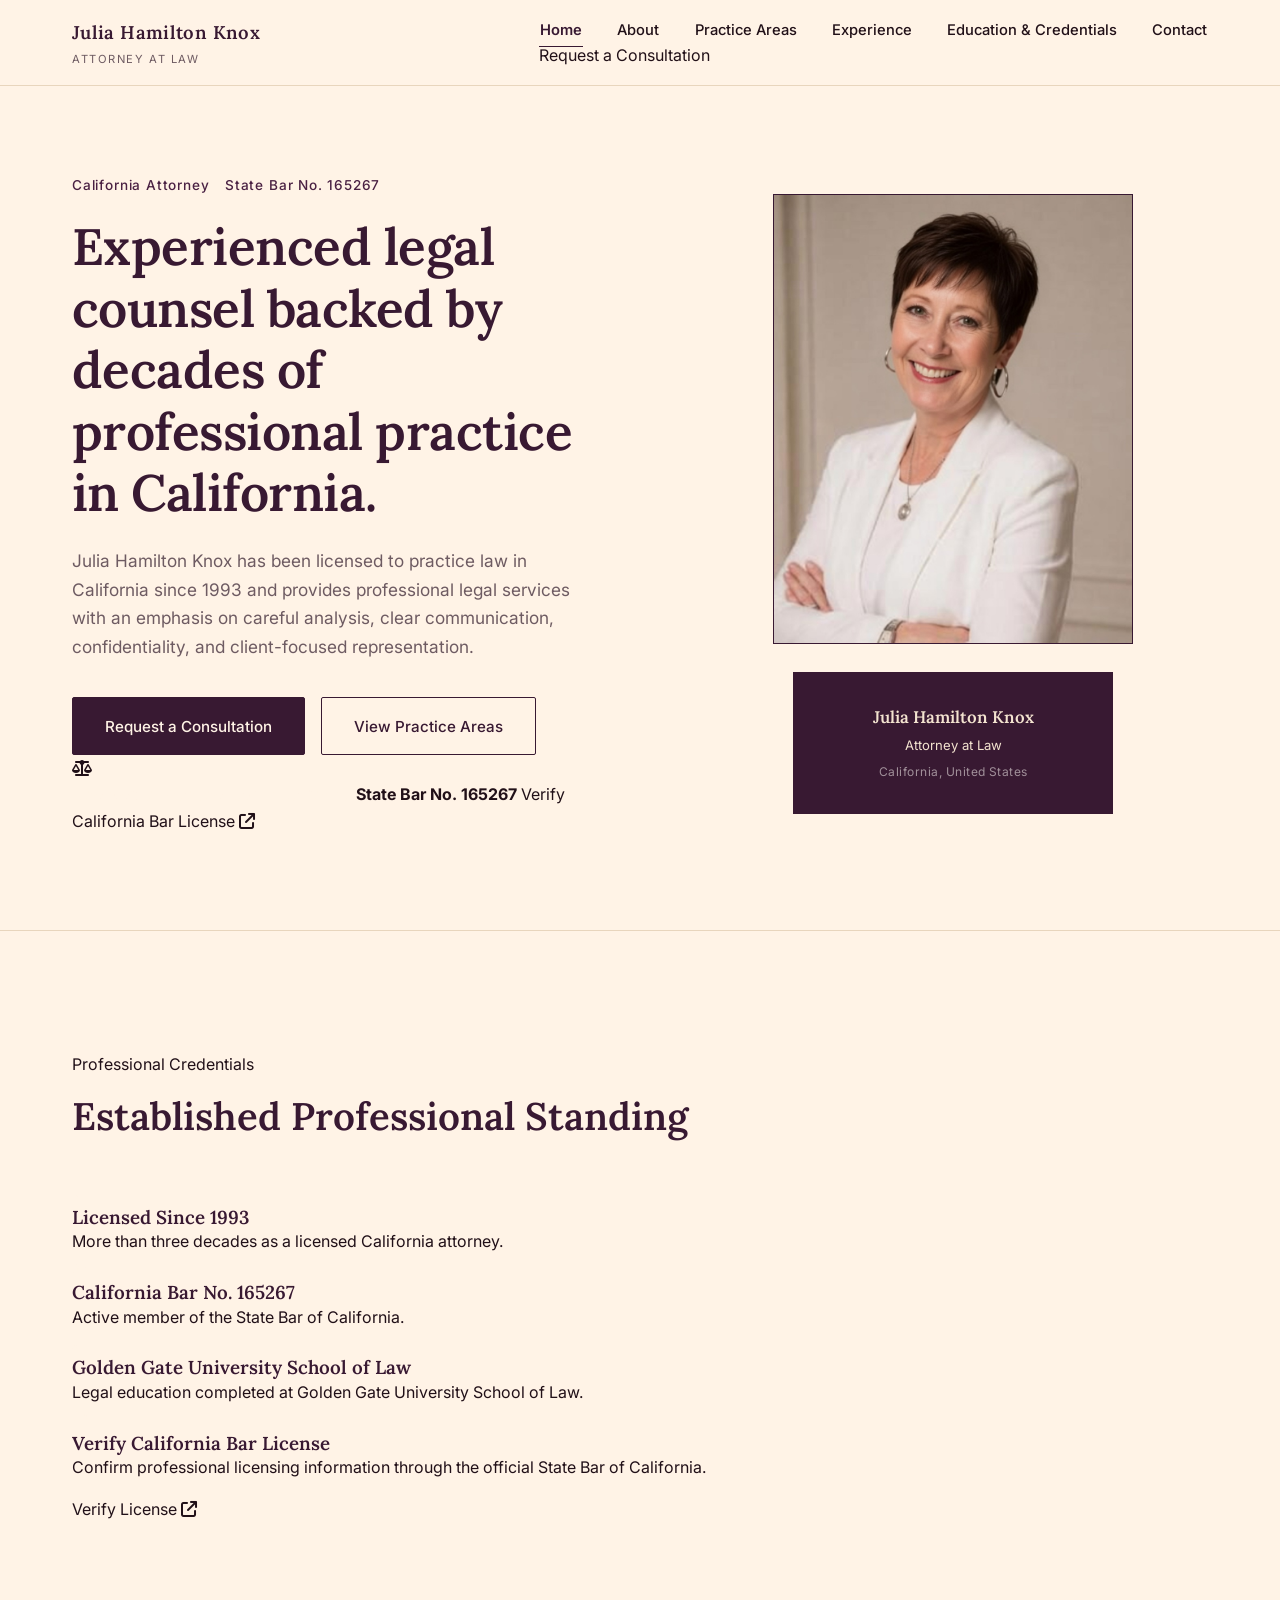
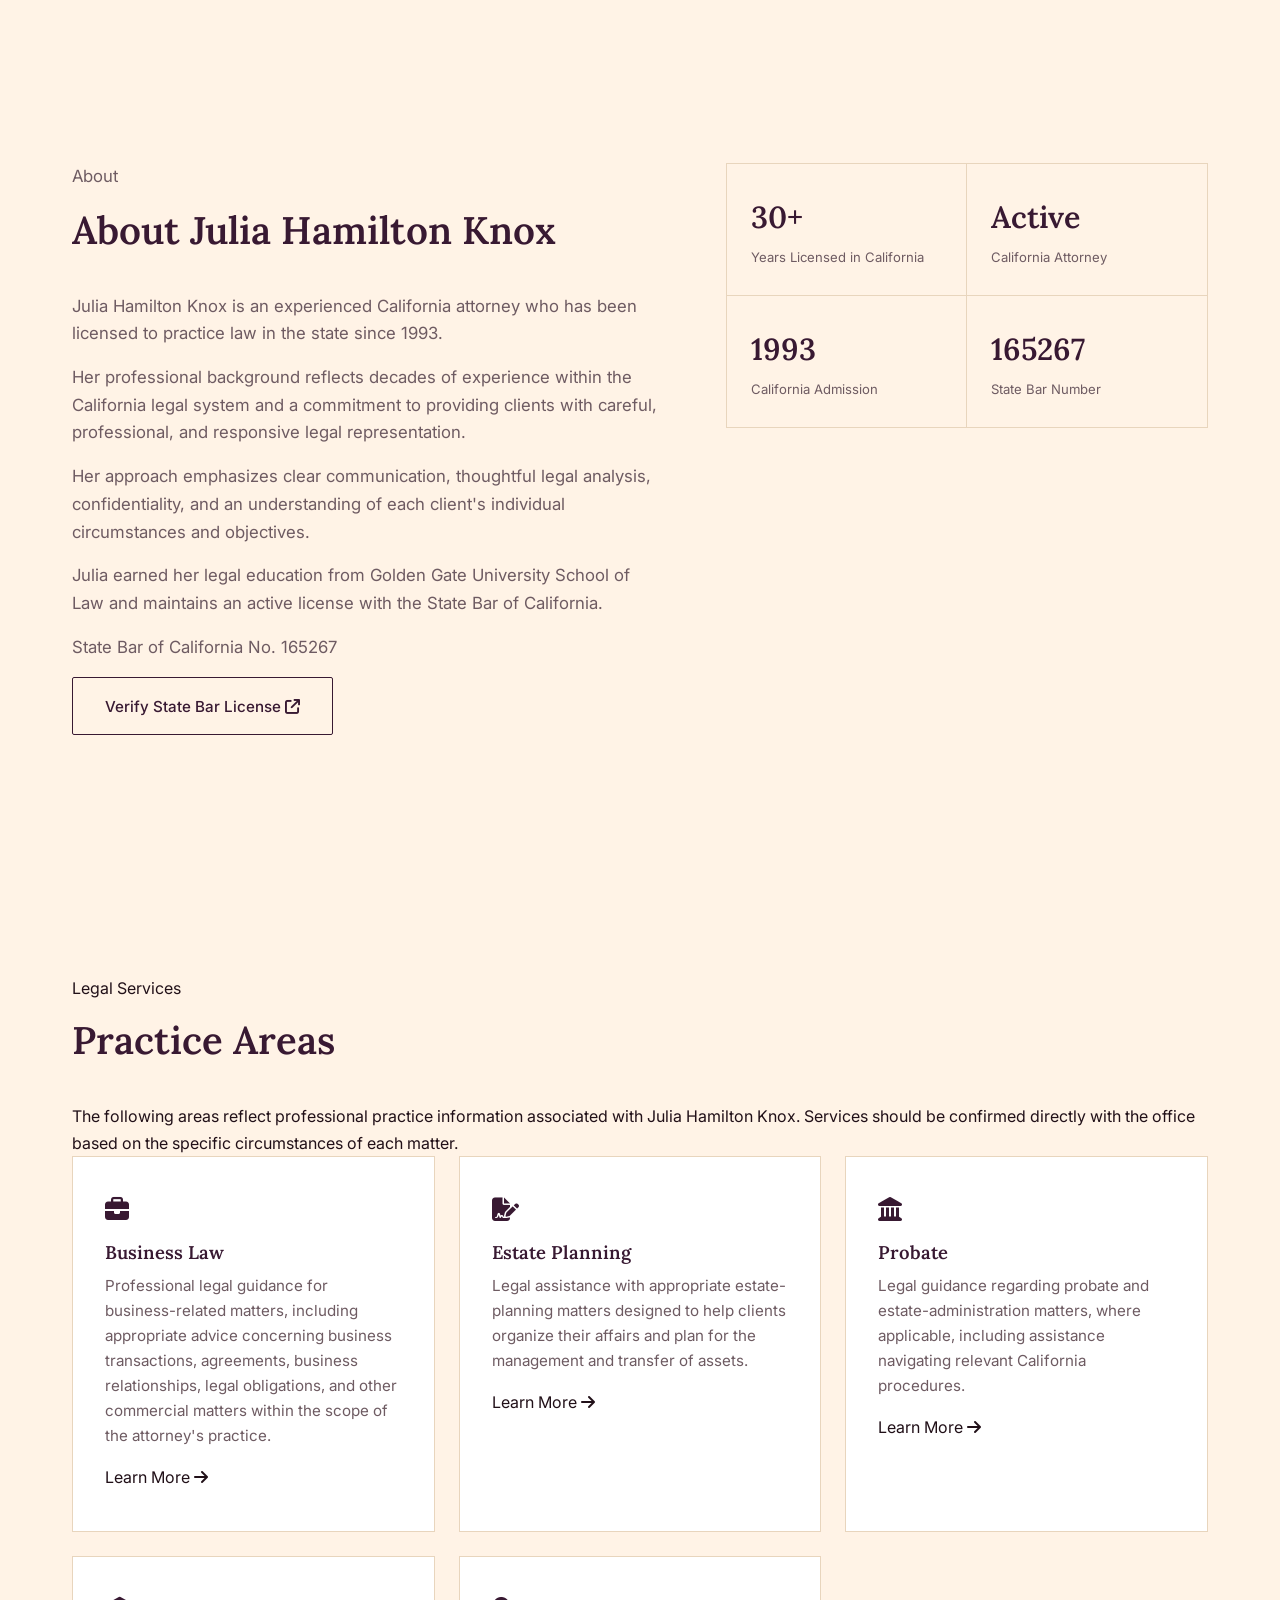
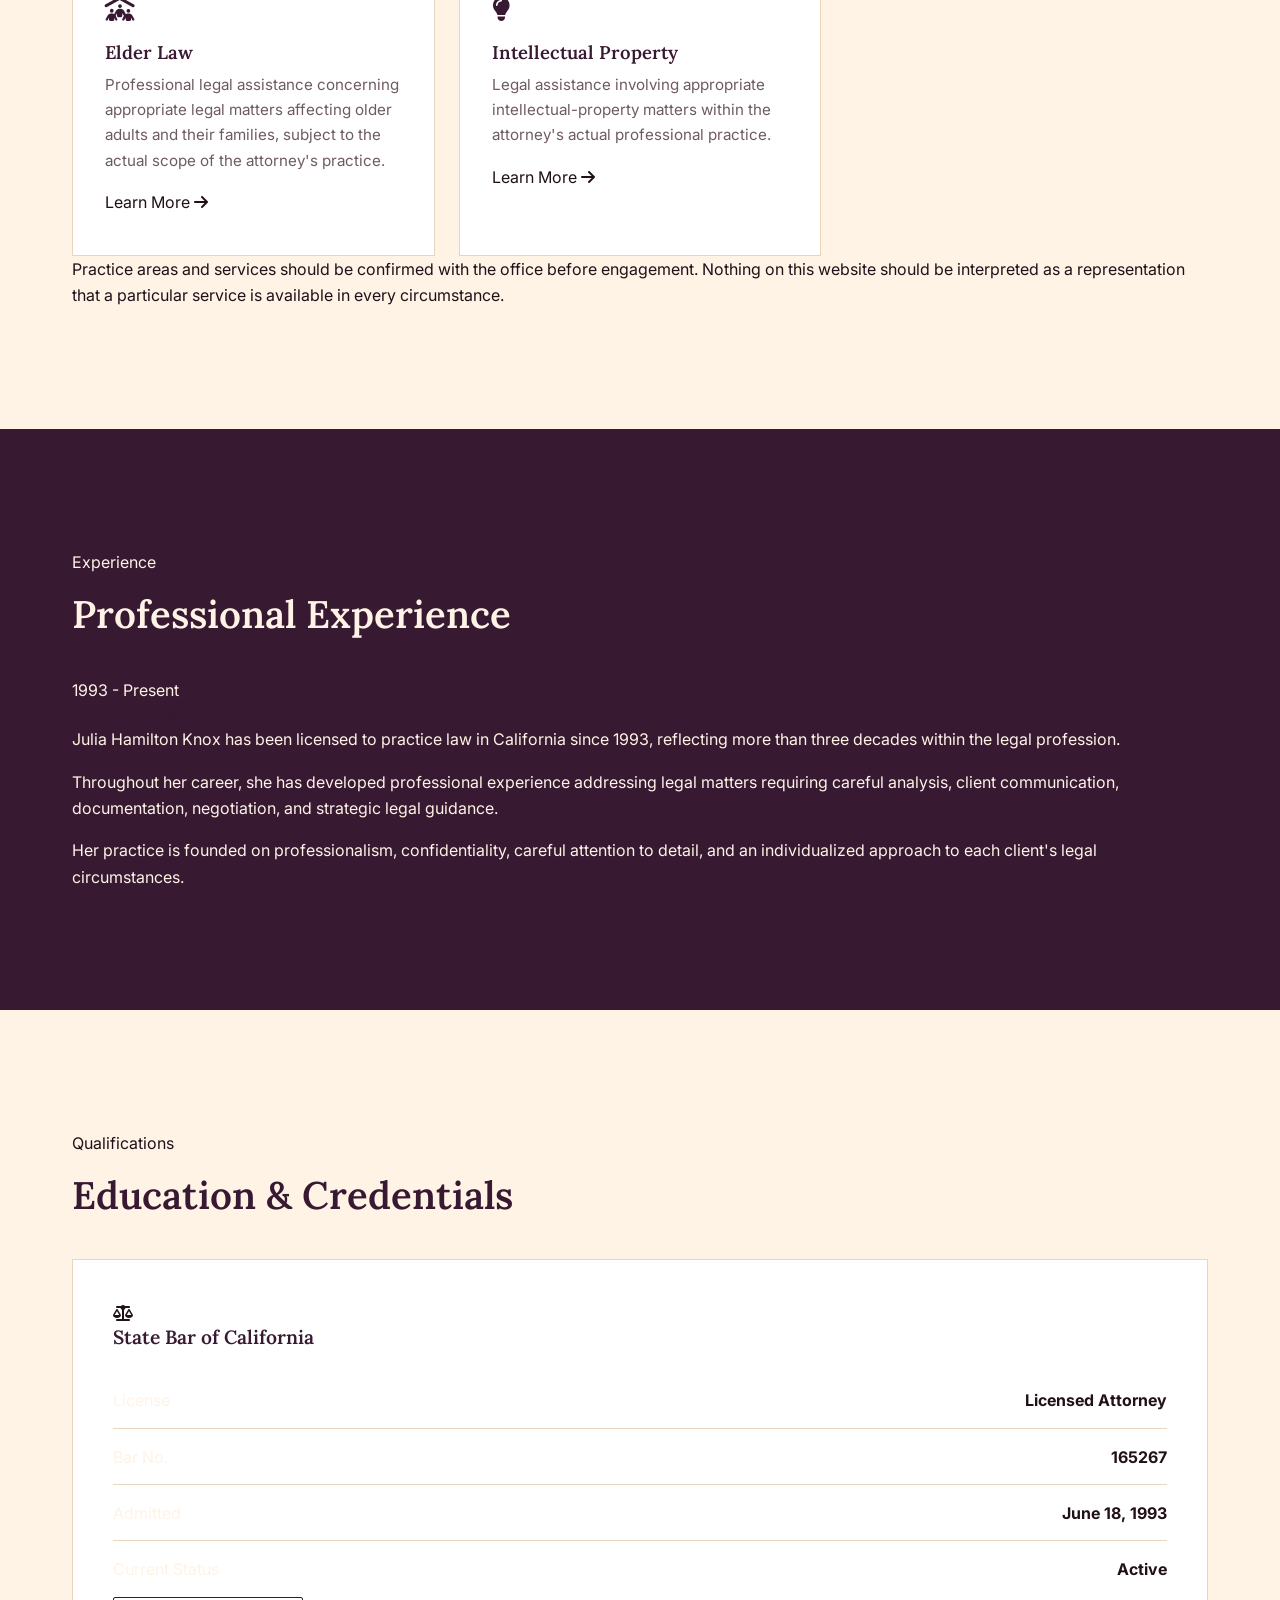
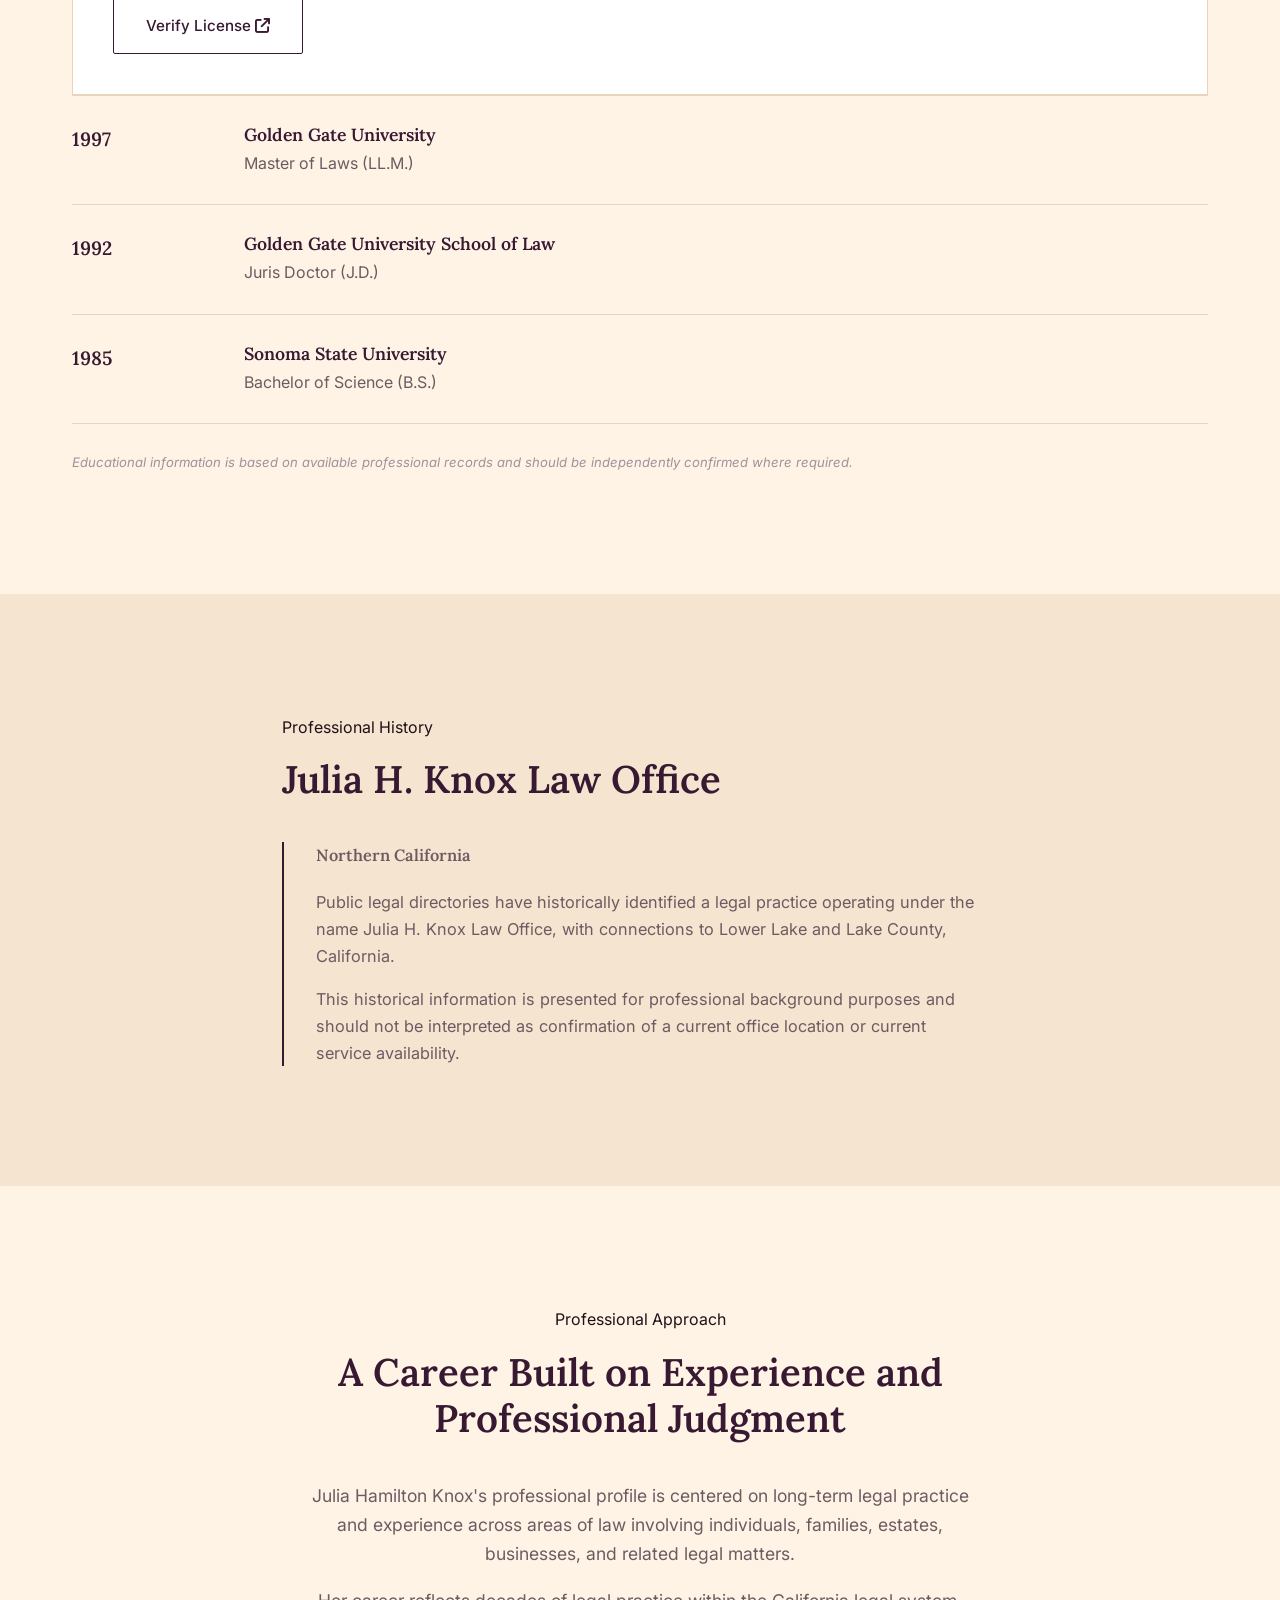
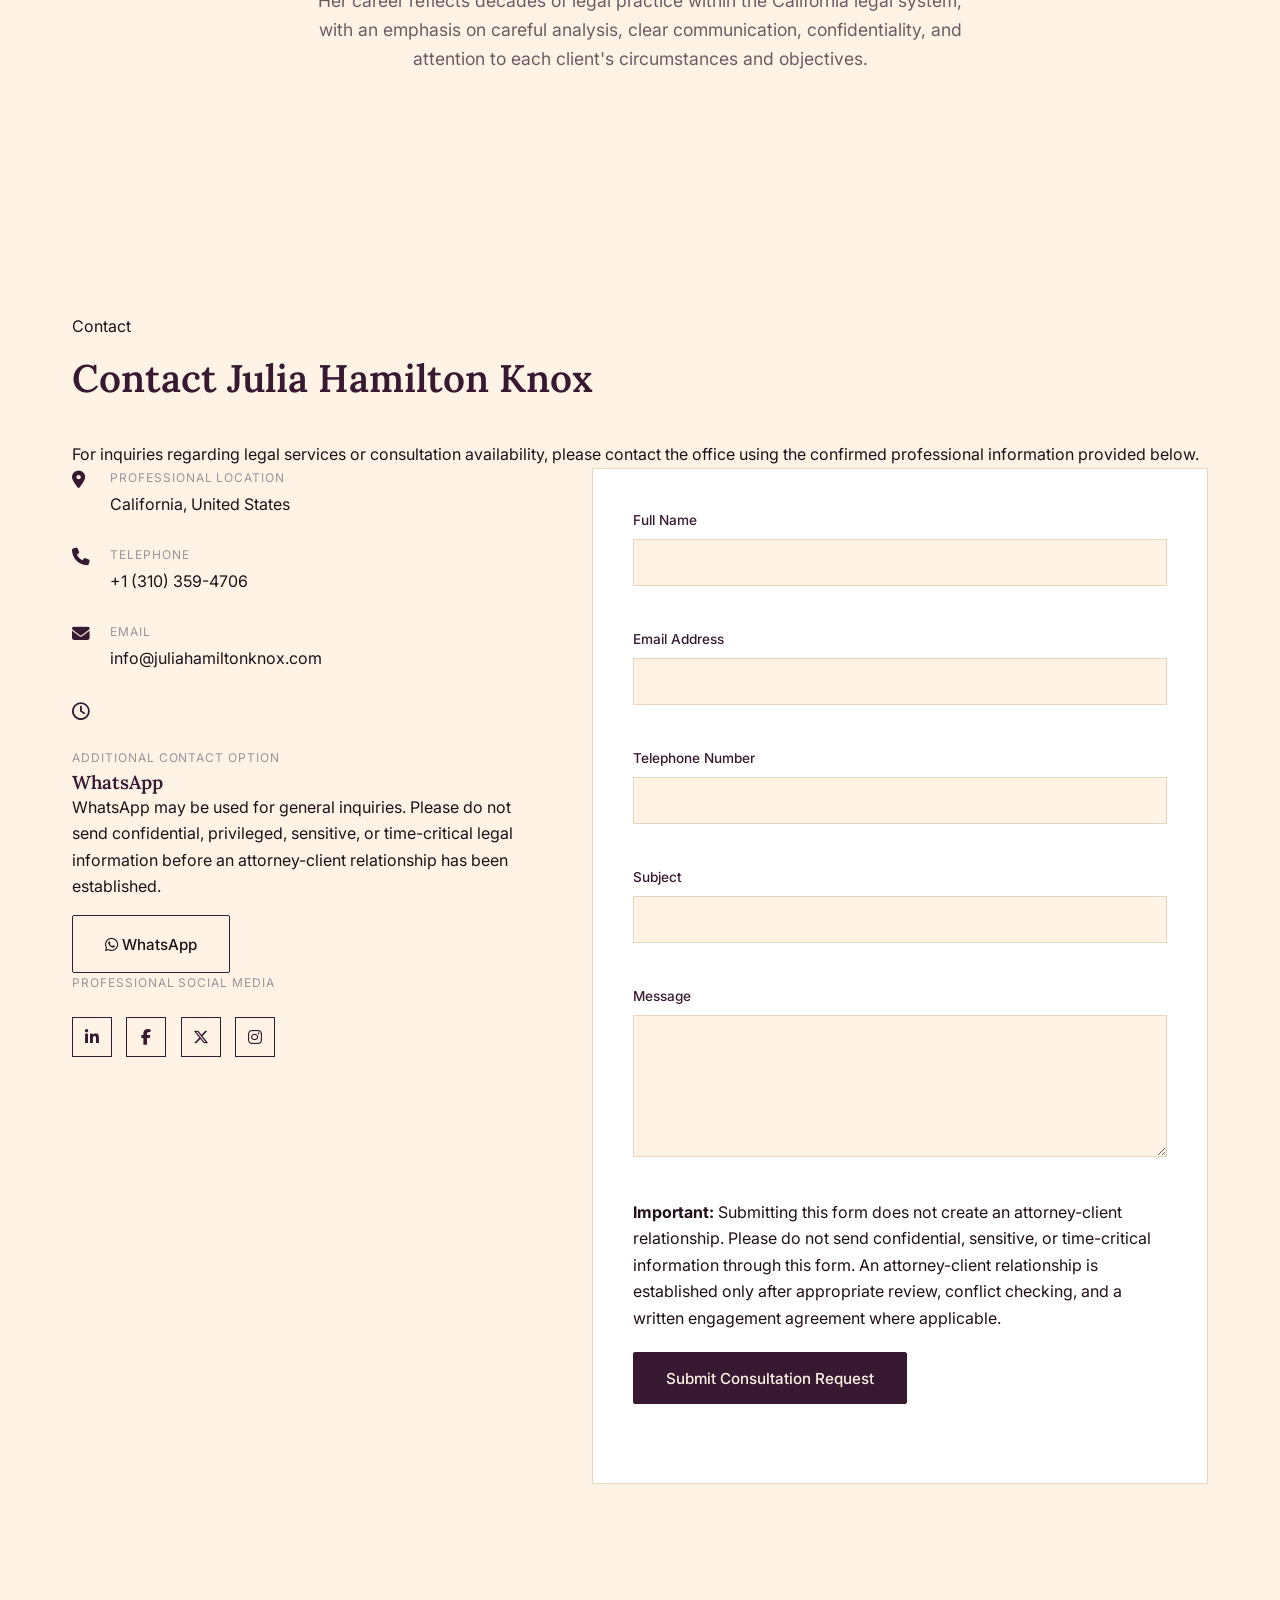
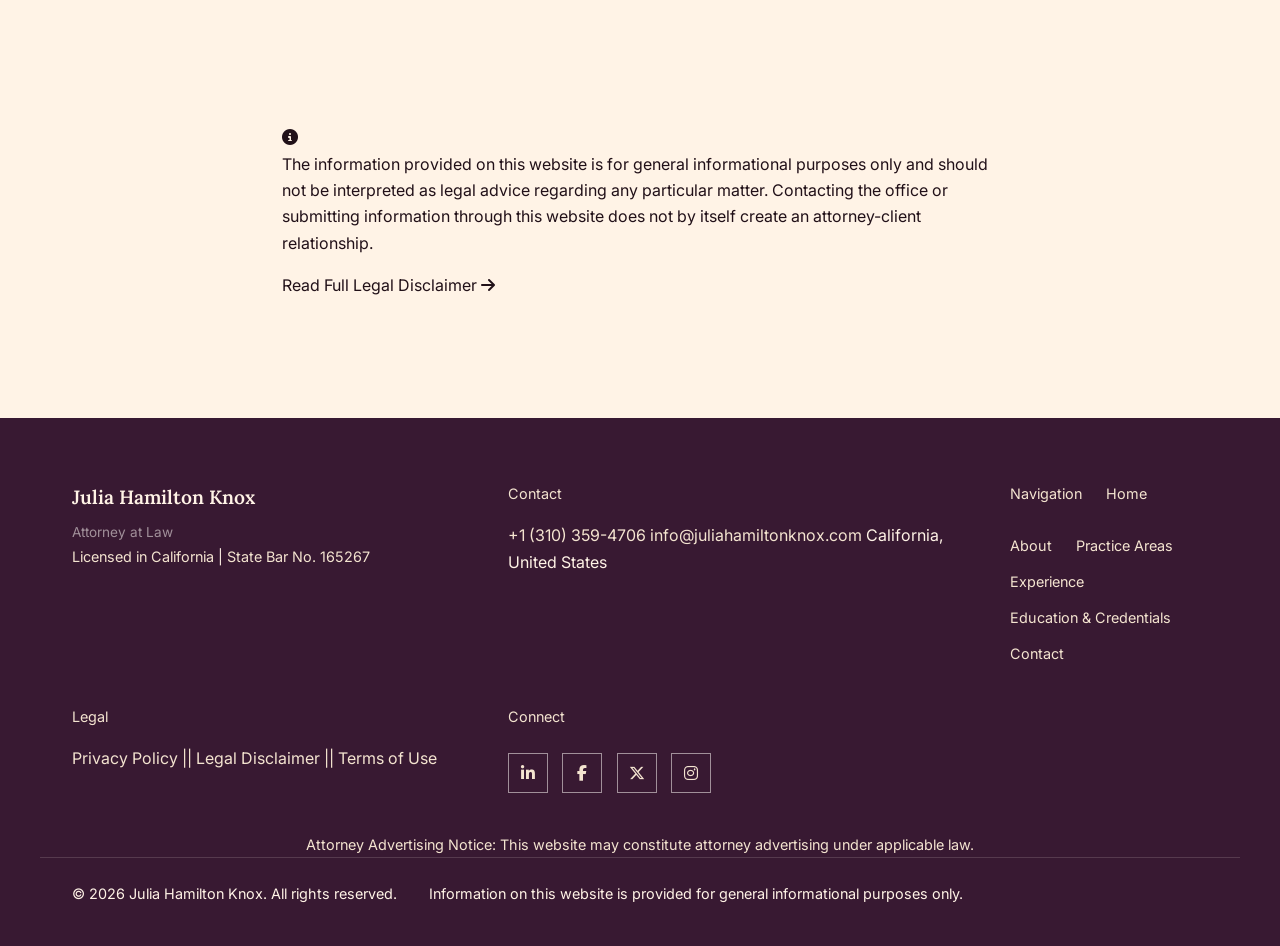
==== commit 770a0bfb: "Remove CAPTCHA placeholder from index.html Removed CAPTCHA placeholder from the form." ====
--- a/index.html
+++ b/index.html
@@ -1168,8 +1168,6 @@
                 <strong> Important: </strong> Submitting this form does not create an attorney-client relationship. Please do not send confidential,
                 sensitive, or time-critical information through this form. An attorney-client relationship is established only after appropriate review, 
                 conflict checking, and a written engagement agreement where applicable. </div> <!-- CAPTCHA Placeholder --> 
-      <div class="captcha-placeholder"> <span> CAPTCHA / Spam Protection </span> <small> Configure your preferred CAPTCHA provider before production. </small> 
-      </div> 
       <button type="submit" id="submitBtn" class="btn btn-primary form-submit" > Submit Consultation Request </button> 
       <p class="form-status" id="formStatus" role="status" aria-live="polite" ></p> 
     </form>
--- a/style.css
+++ b/style.css
@@ -764,6 +764,10 @@
   display: flex;
   flex-wrap: wrap;
   gap: 0.75rem 1.5rem;
+}
+
+.footer-attorney-notice{
+   text-align: center;
 }
 
 .experience p, span {
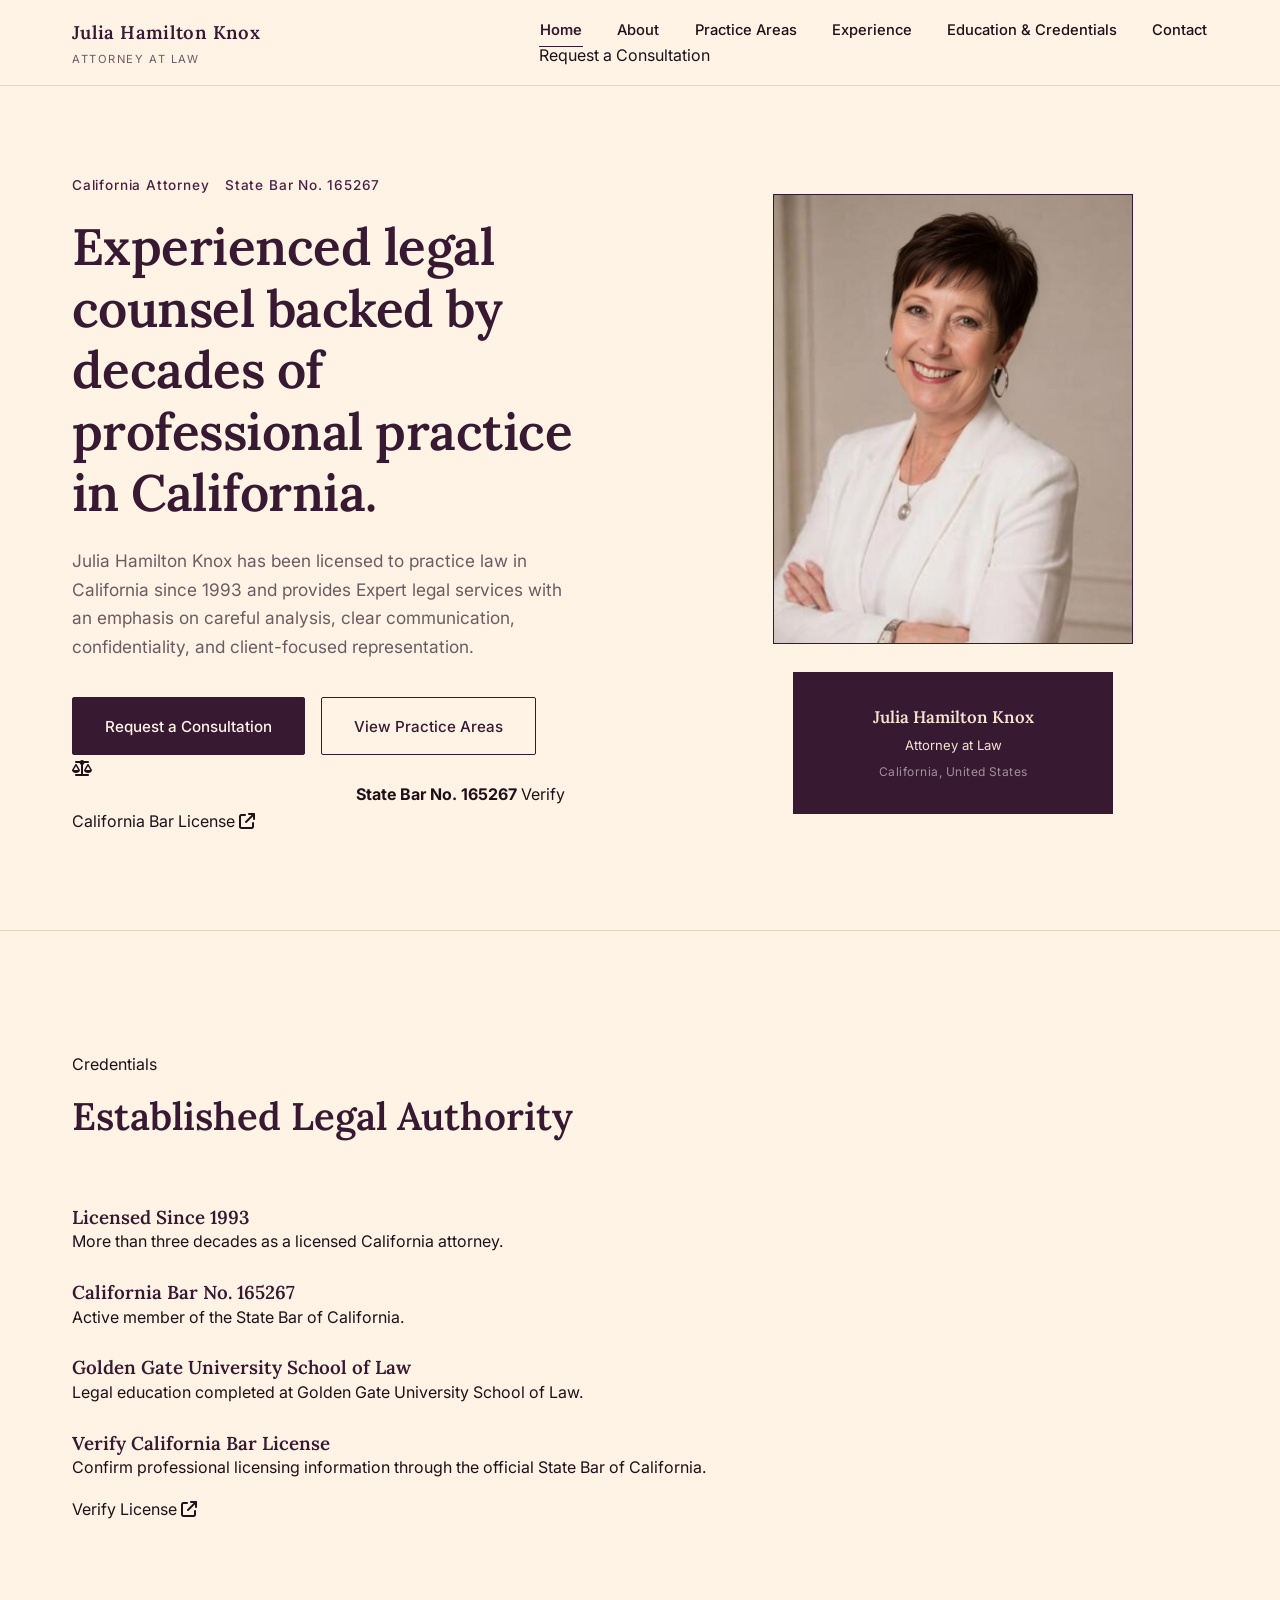
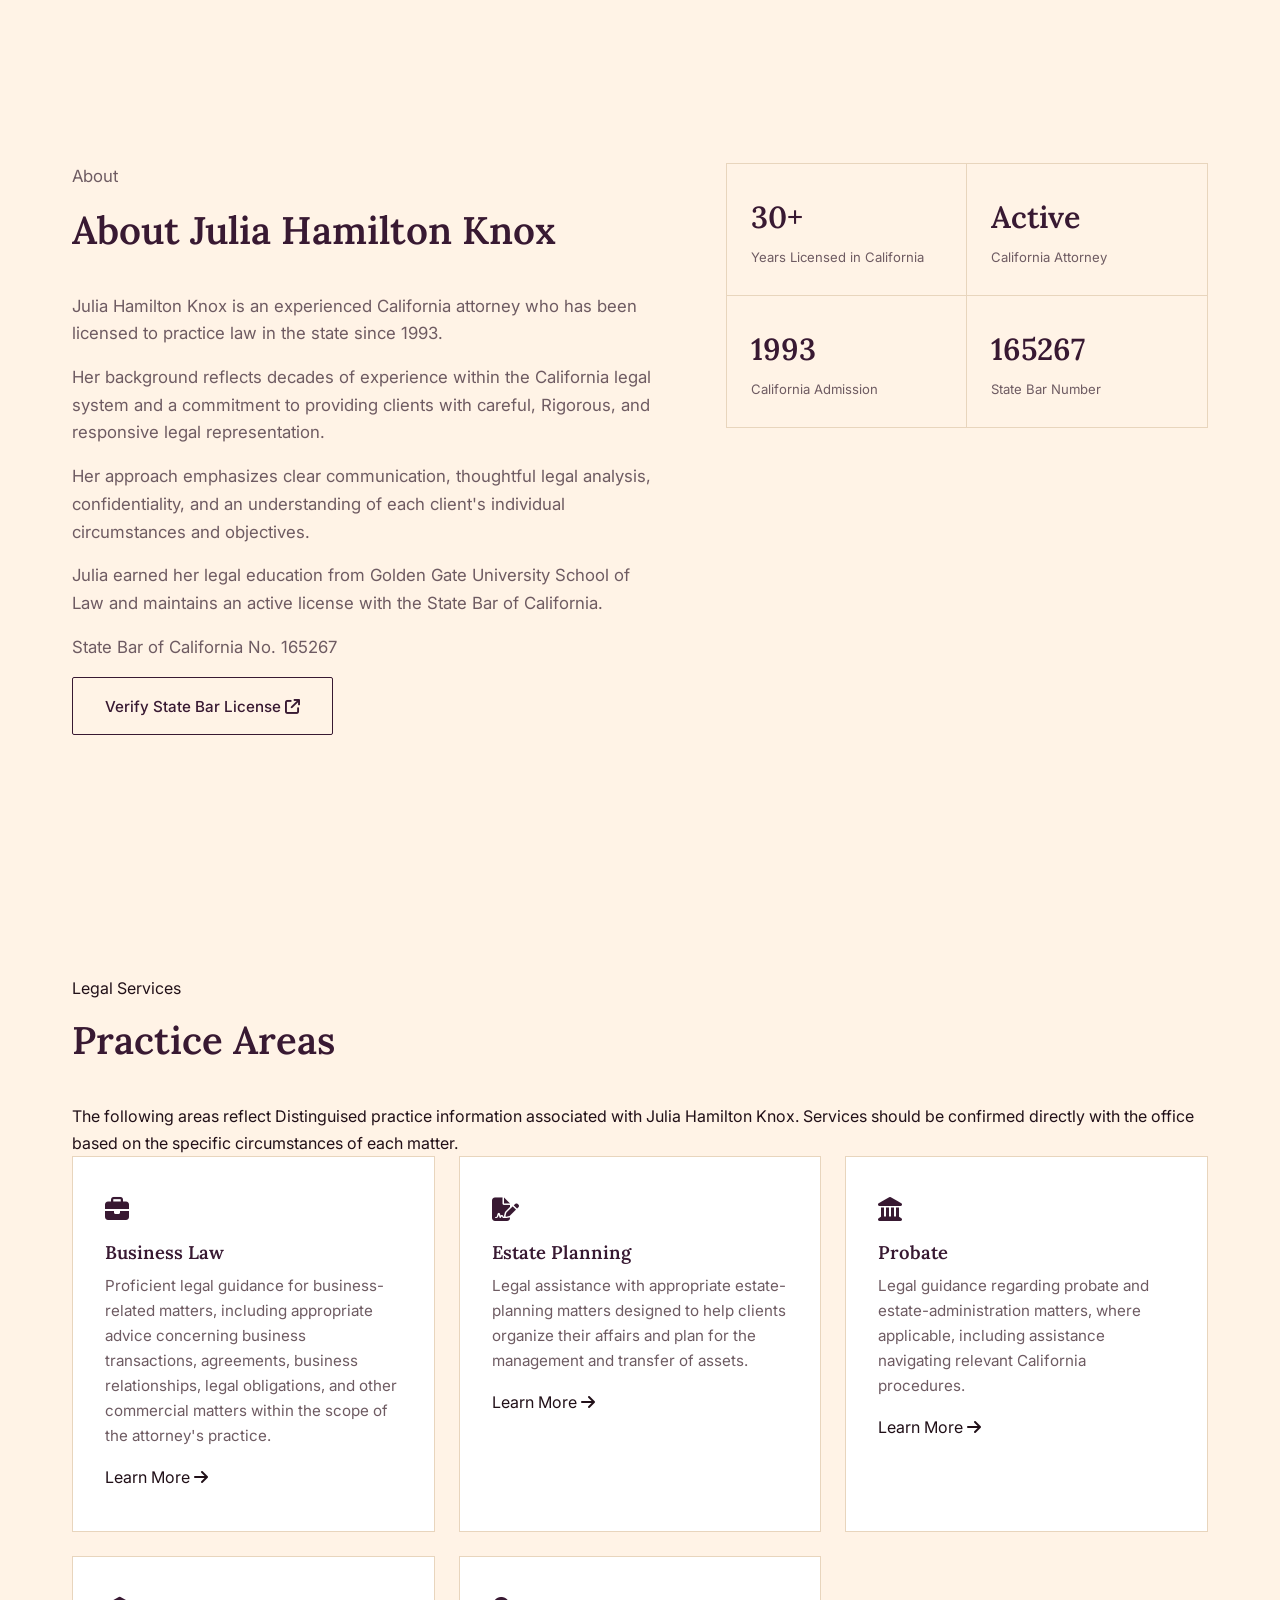
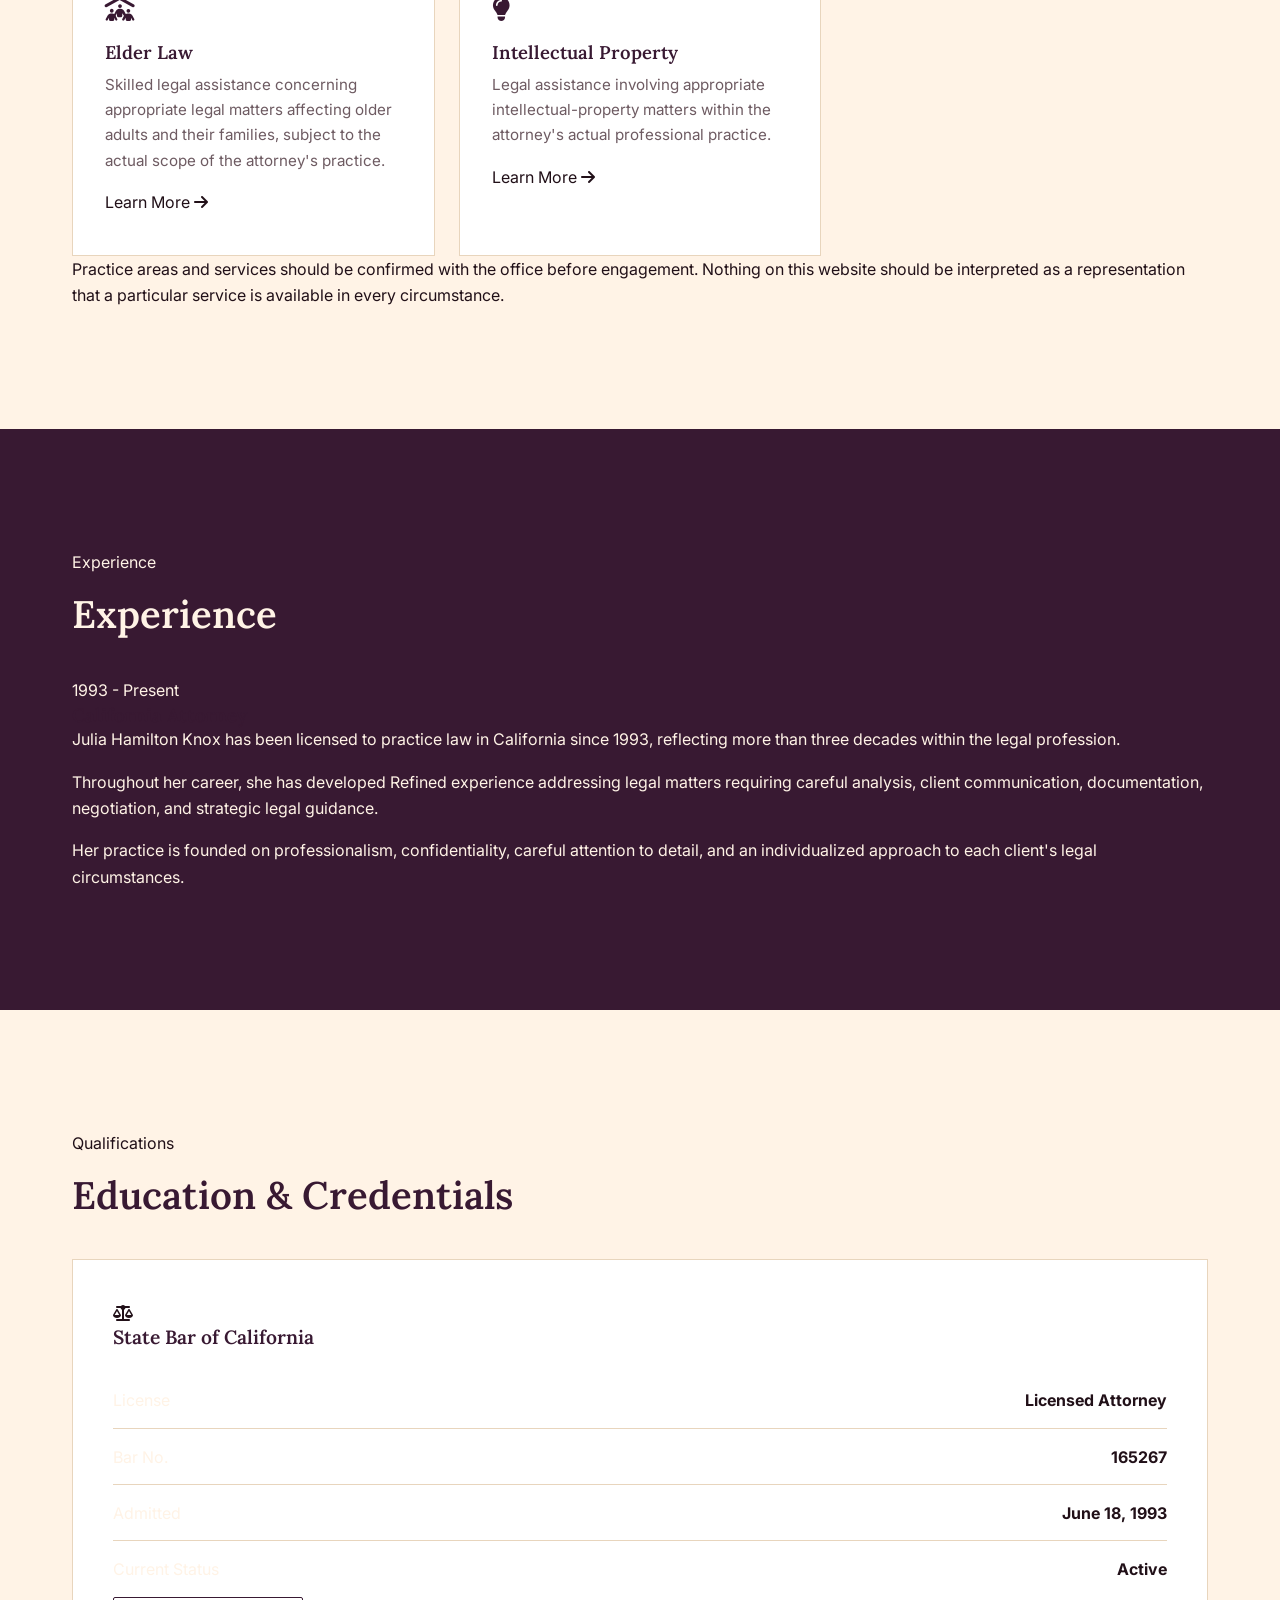
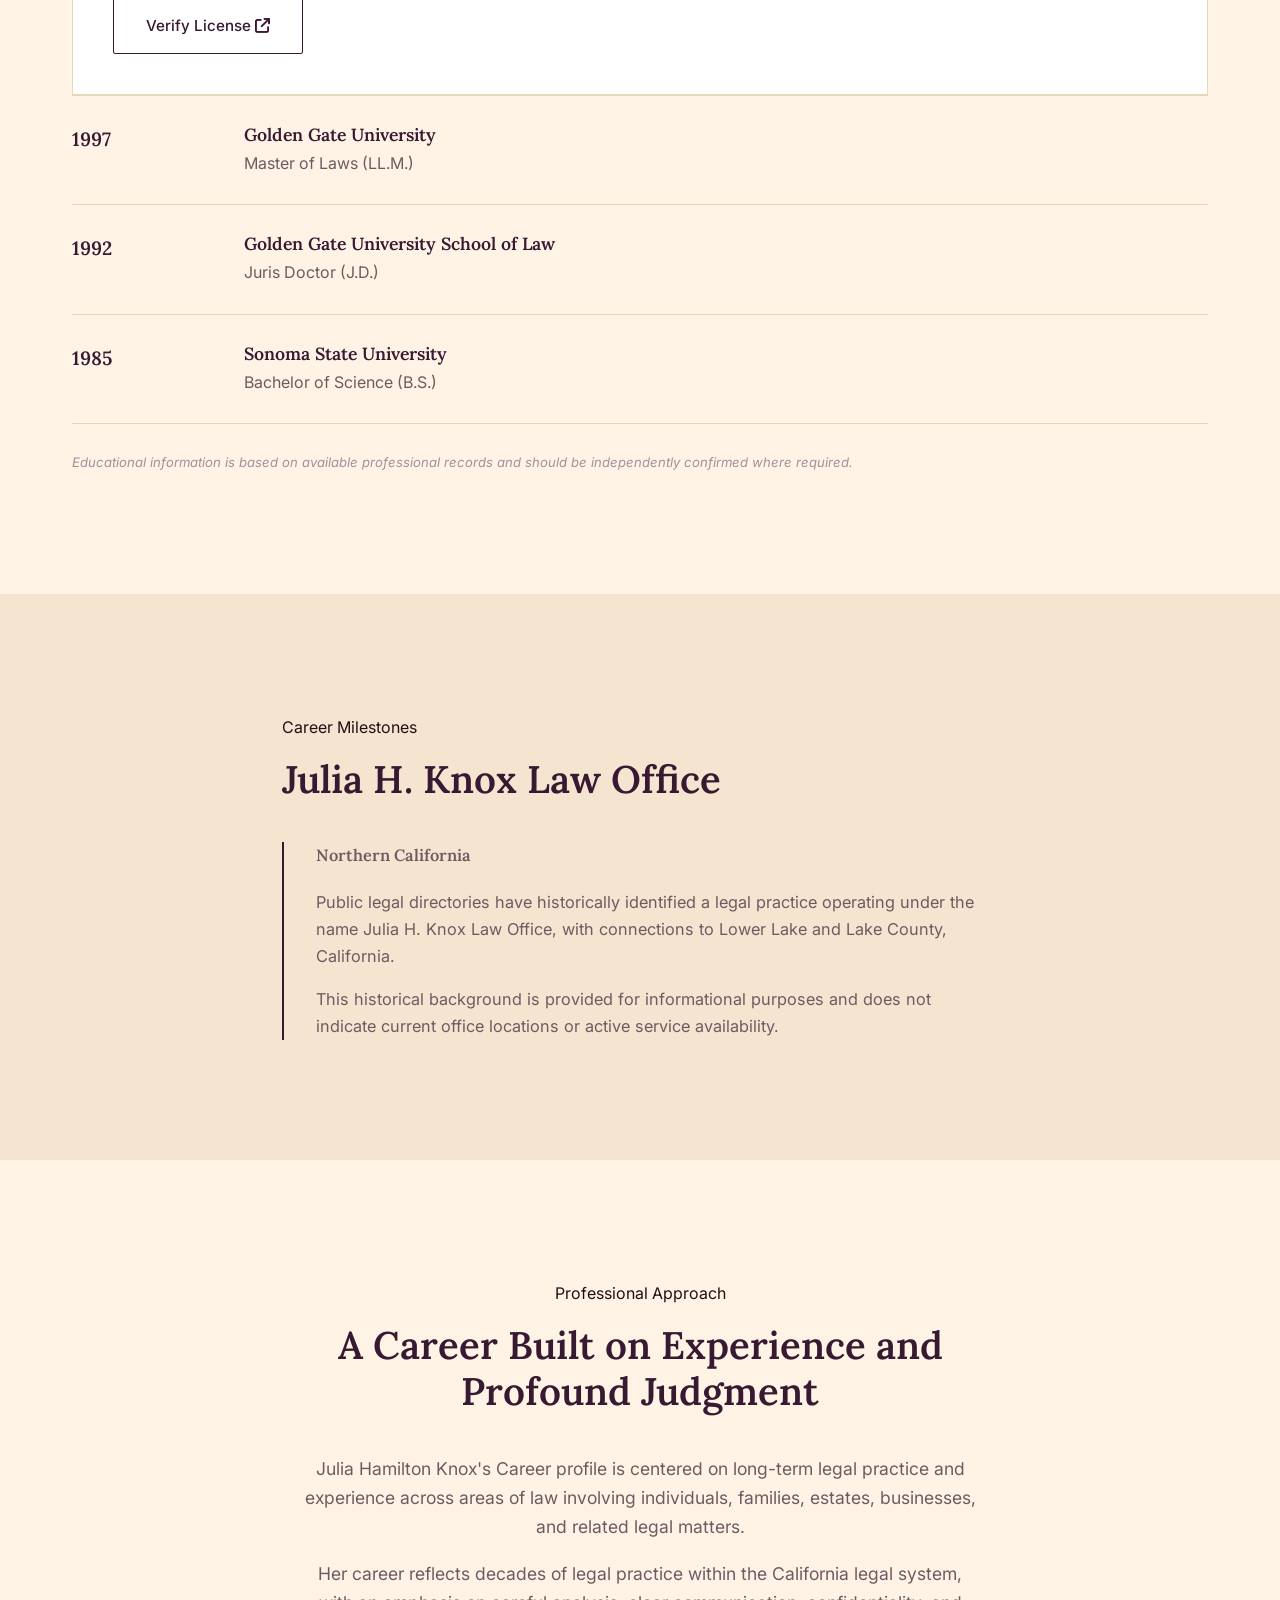
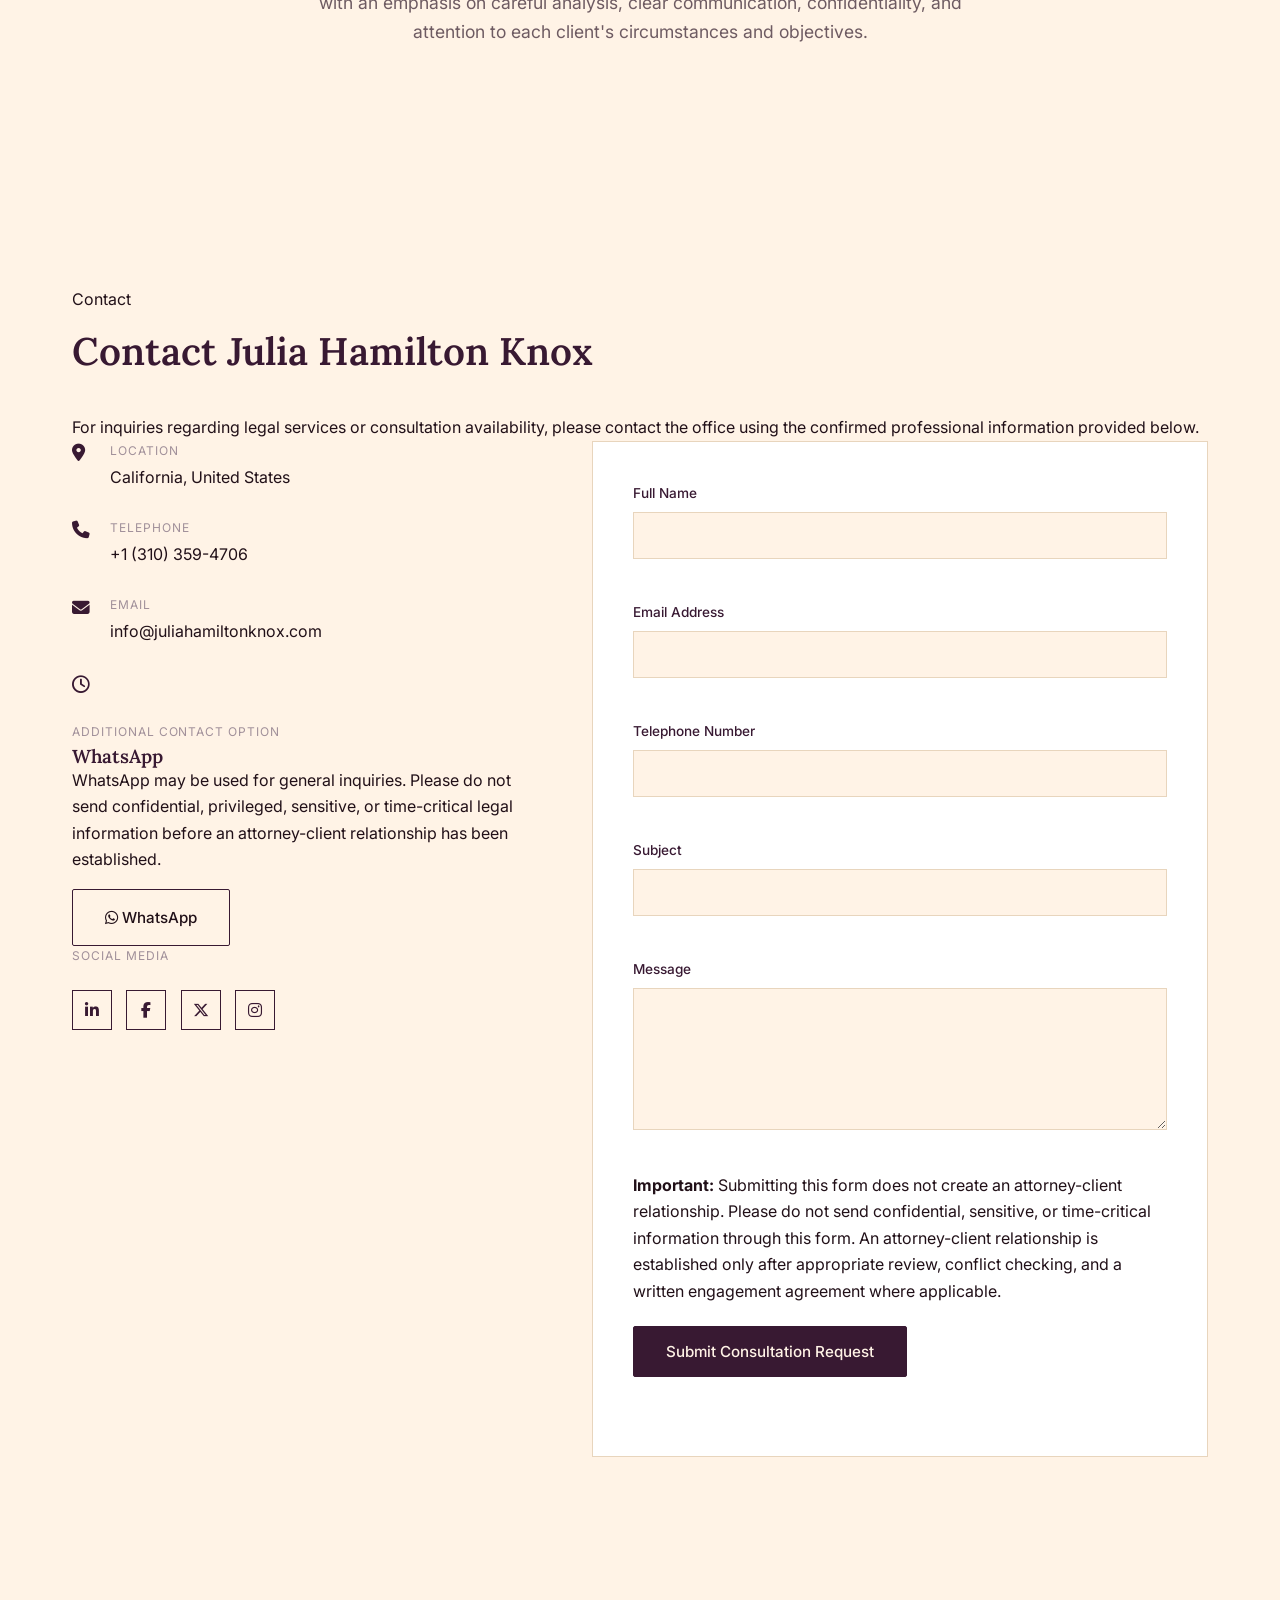
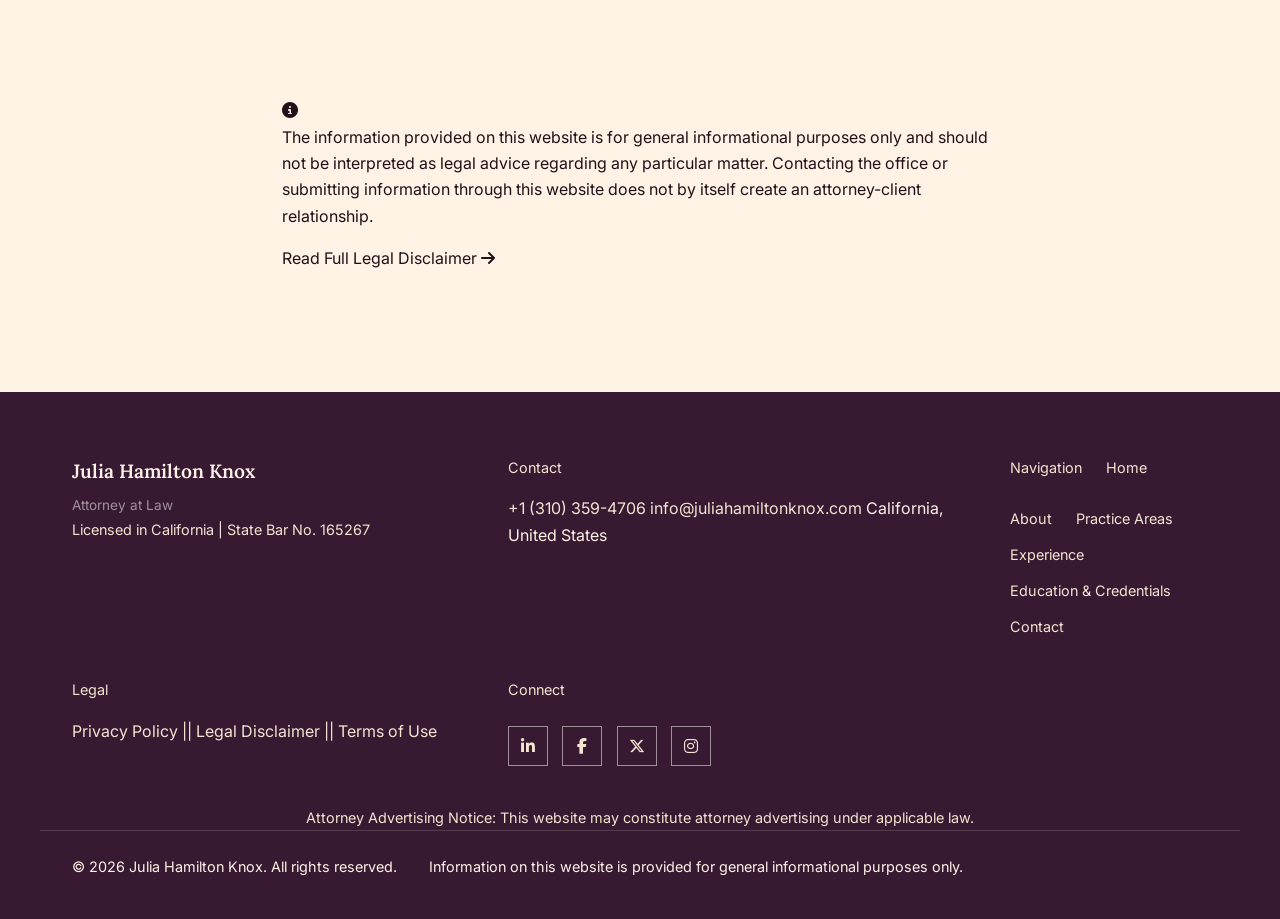
==== commit ed99e5df: "Update index.html" ====
--- a/index.html
+++ b/index.html
@@ -200,7 +200,7 @@
       </h1>
 
       <p class="hero-sub">
-        Julia Hamilton Knox has been licensed to practice law in California since 1993 and provides professional legal services with an emphasis on careful analysis, clear communication, confidentiality, and client-focused representation.
+        Julia Hamilton Knox has been licensed to practice law in California since 1993 and provides Expert legal services with an emphasis on careful analysis, clear communication, confidentiality, and client-focused representation.
       </p>
 
       <div class="hero-actions">
@@ -302,12 +302,11 @@
     <div class="credibility-header reveal">
 
       <p class="section-eyebrow">
-        Professional Credentials
+        Credentials
       </p>
 
       <h2 class="section-heading">
-        Established Professional Standing
-      </h2>
+        Established Legal Authority   </h2>
 
     </div>
 
@@ -421,7 +420,7 @@
         </p>
 
         <p>
-          Her professional background reflects decades of experience within the California legal system and a commitment to providing clients with careful, professional, and responsive legal representation.
+          Her background reflects decades of experience within the California legal system and a commitment to providing clients with careful, Rigorous, and responsive legal representation.
         </p>
 
         <p>
@@ -529,7 +528,7 @@
       </h2>
 
       <p>
-        The following areas reflect professional practice information associated with Julia Hamilton Knox. Services should be confirmed directly with the office based on the specific circumstances of each matter.
+        The following areas reflect Distinguised practice information associated with Julia Hamilton Knox. Services should be confirmed directly with the office based on the specific circumstances of each matter.
       </p>
 
     </div>
@@ -550,7 +549,7 @@
         </h3>
 
         <p>
-          Professional legal guidance for business-related matters, including appropriate advice concerning business transactions, agreements, business relationships, legal obligations, and other commercial matters within the scope of the attorney's practice.
+          Proficient legal guidance for business-related matters, including appropriate advice concerning business transactions, agreements, business relationships, legal obligations, and other commercial matters within the scope of the attorney's practice.
         </p>
 
         <a href="#contact" class="text-link">
@@ -622,7 +621,7 @@
         </h3>
 
         <p>
-          Professional legal assistance concerning appropriate legal matters affecting older adults and their families, subject to the actual scope of the attorney's practice.
+          Skilled legal assistance concerning appropriate legal matters affecting older adults and their families, subject to the actual scope of the attorney's practice.
         </p>
 
         <a href="#contact" class="text-link">
@@ -682,7 +681,7 @@
       </p>
 
       <h2 class="section-heading">
-        Professional Experience
+        Experience
       </h2>
 
     </div>
@@ -710,7 +709,7 @@
         </p>
 
         <p>
-          Throughout her career, she has developed professional experience addressing legal matters requiring careful analysis, client communication, documentation, negotiation, and strategic legal guidance.
+          Throughout her career, she has developed Refined experience addressing legal matters requiring careful analysis, client communication, documentation, negotiation, and strategic legal guidance.
         </p>
 
         <p>
@@ -893,7 +892,7 @@
     <div class="section-intro reveal">
 
       <p class="section-eyebrow">
-        Professional History
+          Career Milestones
       </p>
 
       <h2 class="section-heading">
@@ -913,7 +912,7 @@
       </p>
 
       <p>
-        This historical information is presented for professional background purposes and should not be interpreted as confirmation of a current office location or current service availability.
+        This historical background is provided for informational purposes and does not indicate current office locations or active service availability.
       </p>
 
     </div>
@@ -937,13 +936,13 @@
       </p>
 
       <h2 class="section-heading">
-        A Career Built on Experience and Professional Judgment
+        A Career Built on Experience and Profound Judgment
       </h2>
 
     </div>
 
     <p class="approach-text reveal">
-      Julia Hamilton Knox's professional profile is centered on long-term legal practice and experience across areas of law involving individuals, families, estates, businesses, and related legal matters.
+      Julia Hamilton Knox's Career profile is centered on long-term legal practice and experience across areas of law involving individuals, families, estates, businesses, and related legal matters.
     </p>
 
     <p class="approach-text reveal">
@@ -994,7 +993,7 @@
           <div>
 
             <span class="contact-label">
-              Professional Location
+              Location
             </span>
 
             <span class="contact-value">
@@ -1096,7 +1095,7 @@
         <div class="social-area">
 
           <span class="contact-label">
-            Professional Social Media
+            Social Media
           </span>
 
           <div
--- a/style.css
+++ b/style.css
@@ -908,6 +908,9 @@
   .whatsApp{ display: flex;
     flex-direction: column-reverse;  
   }
-
-}
-
+   .nav-consultation{
+      margin-right:10px;
+   }
+
+}
+
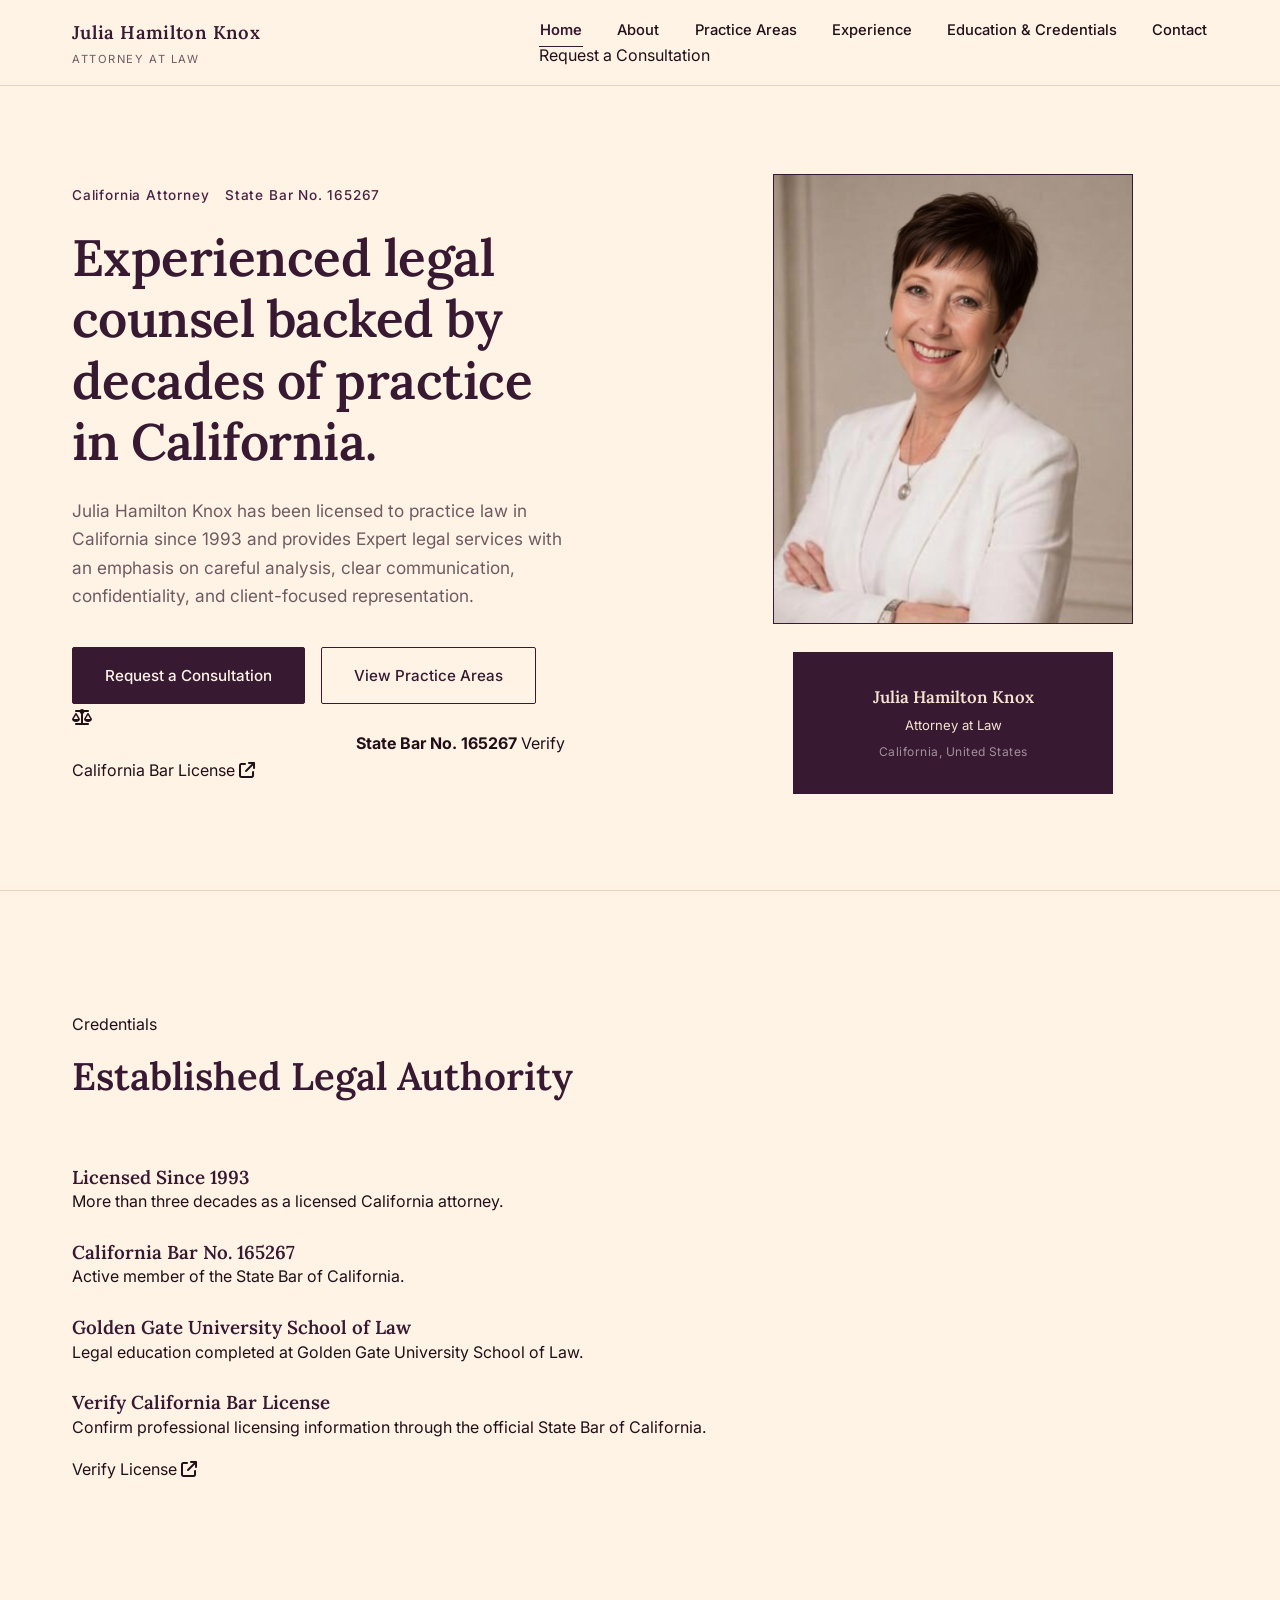
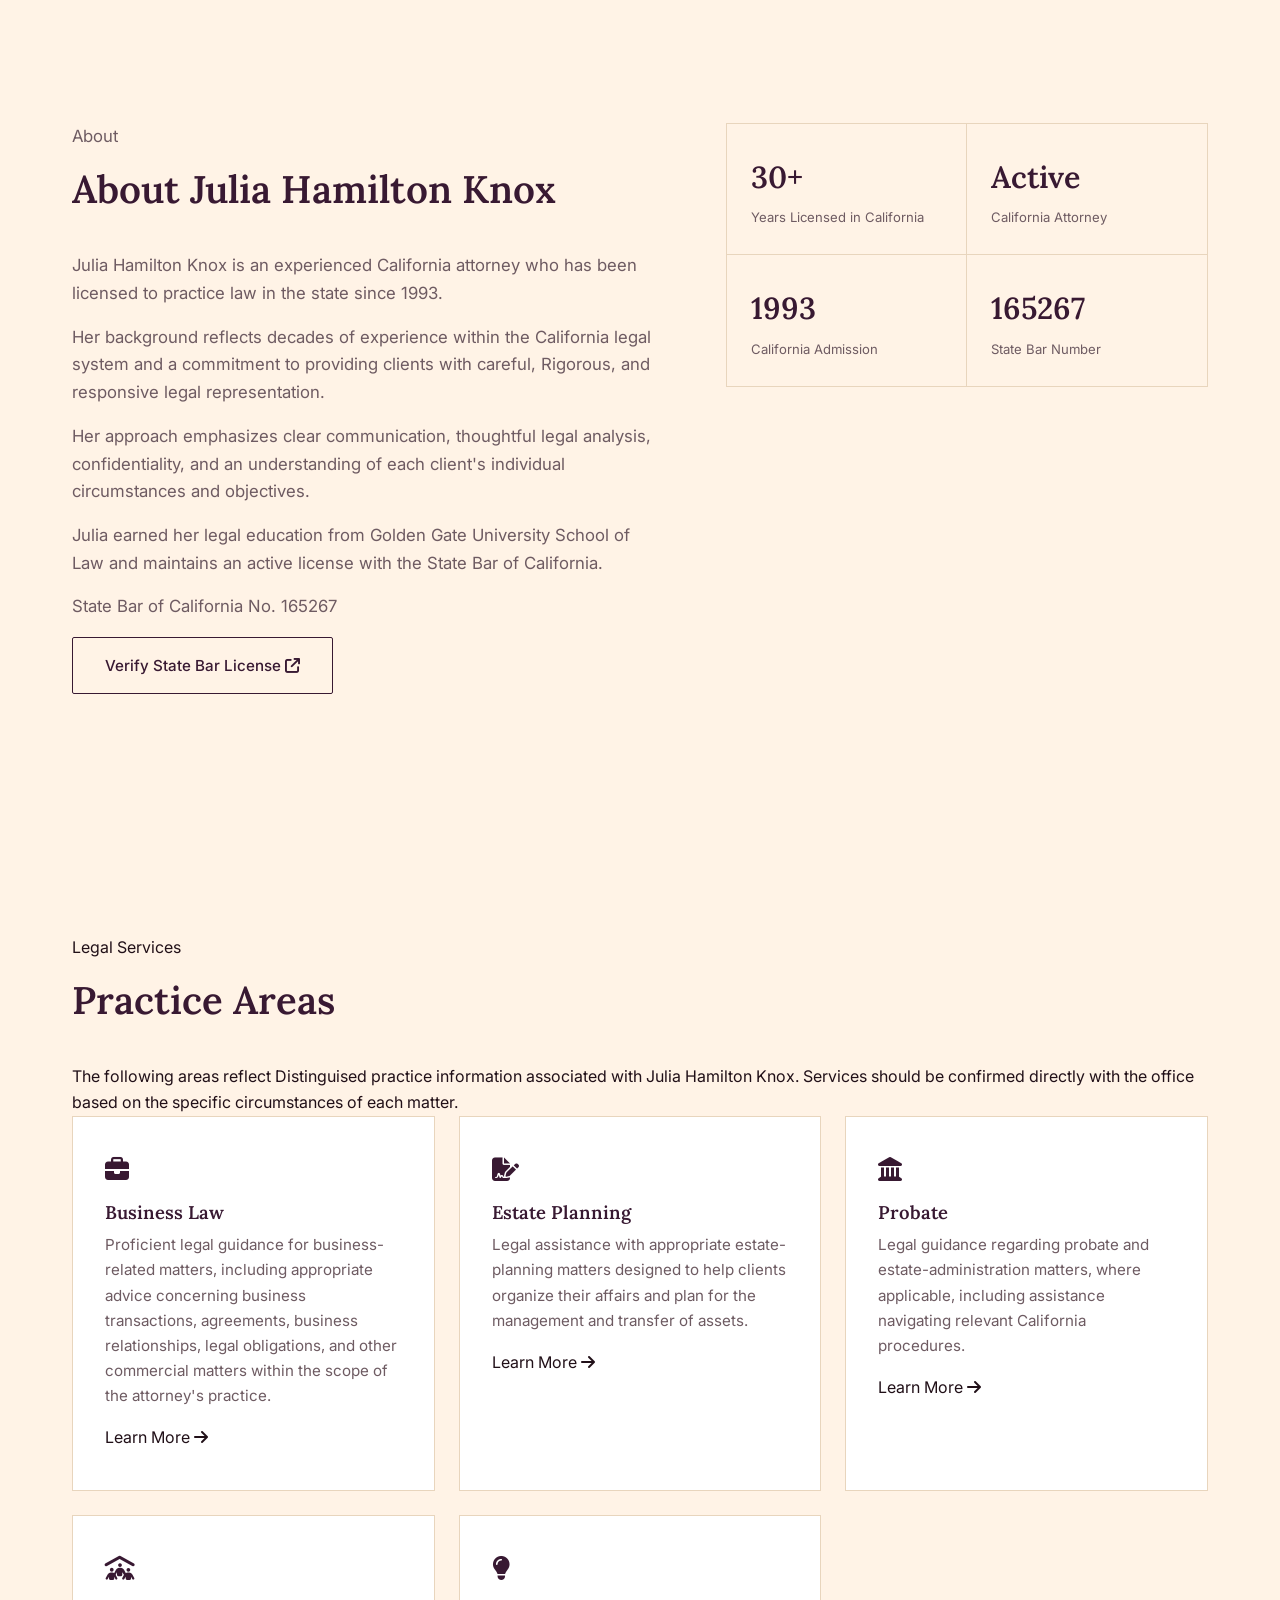
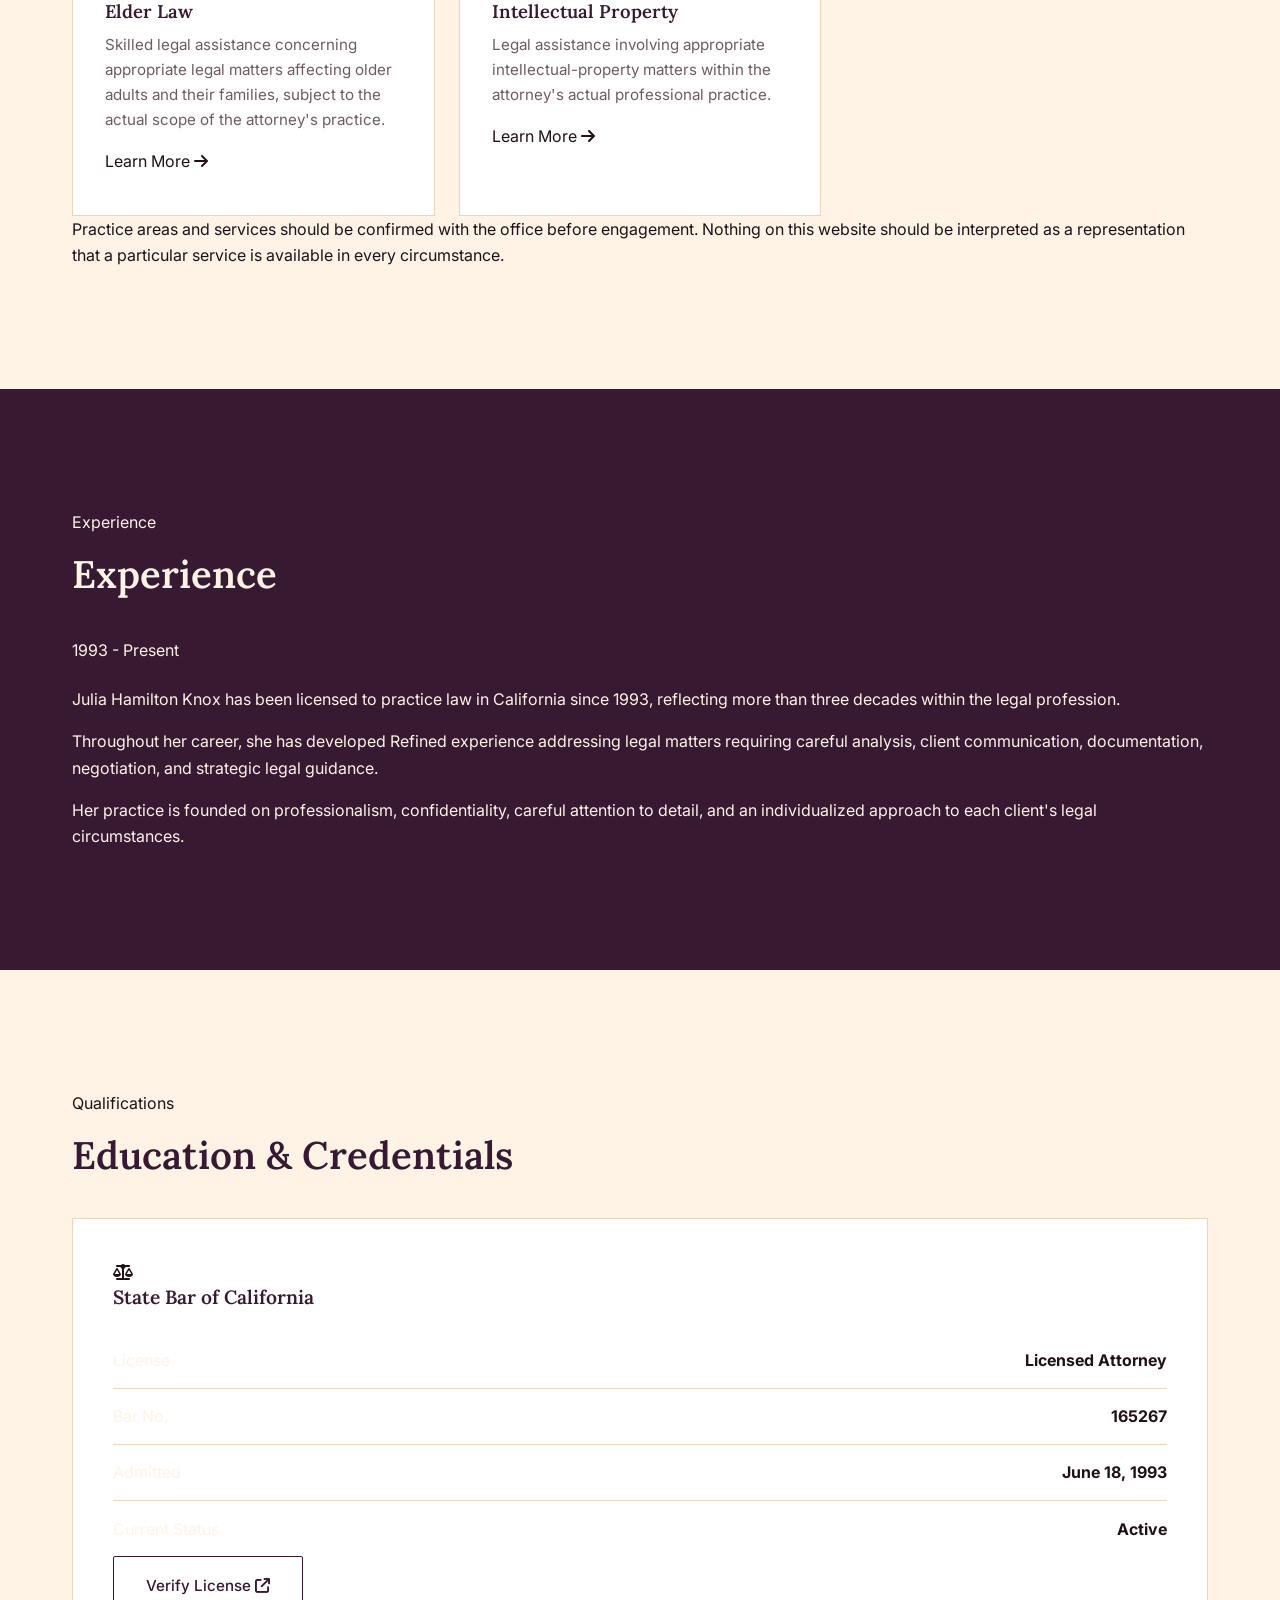
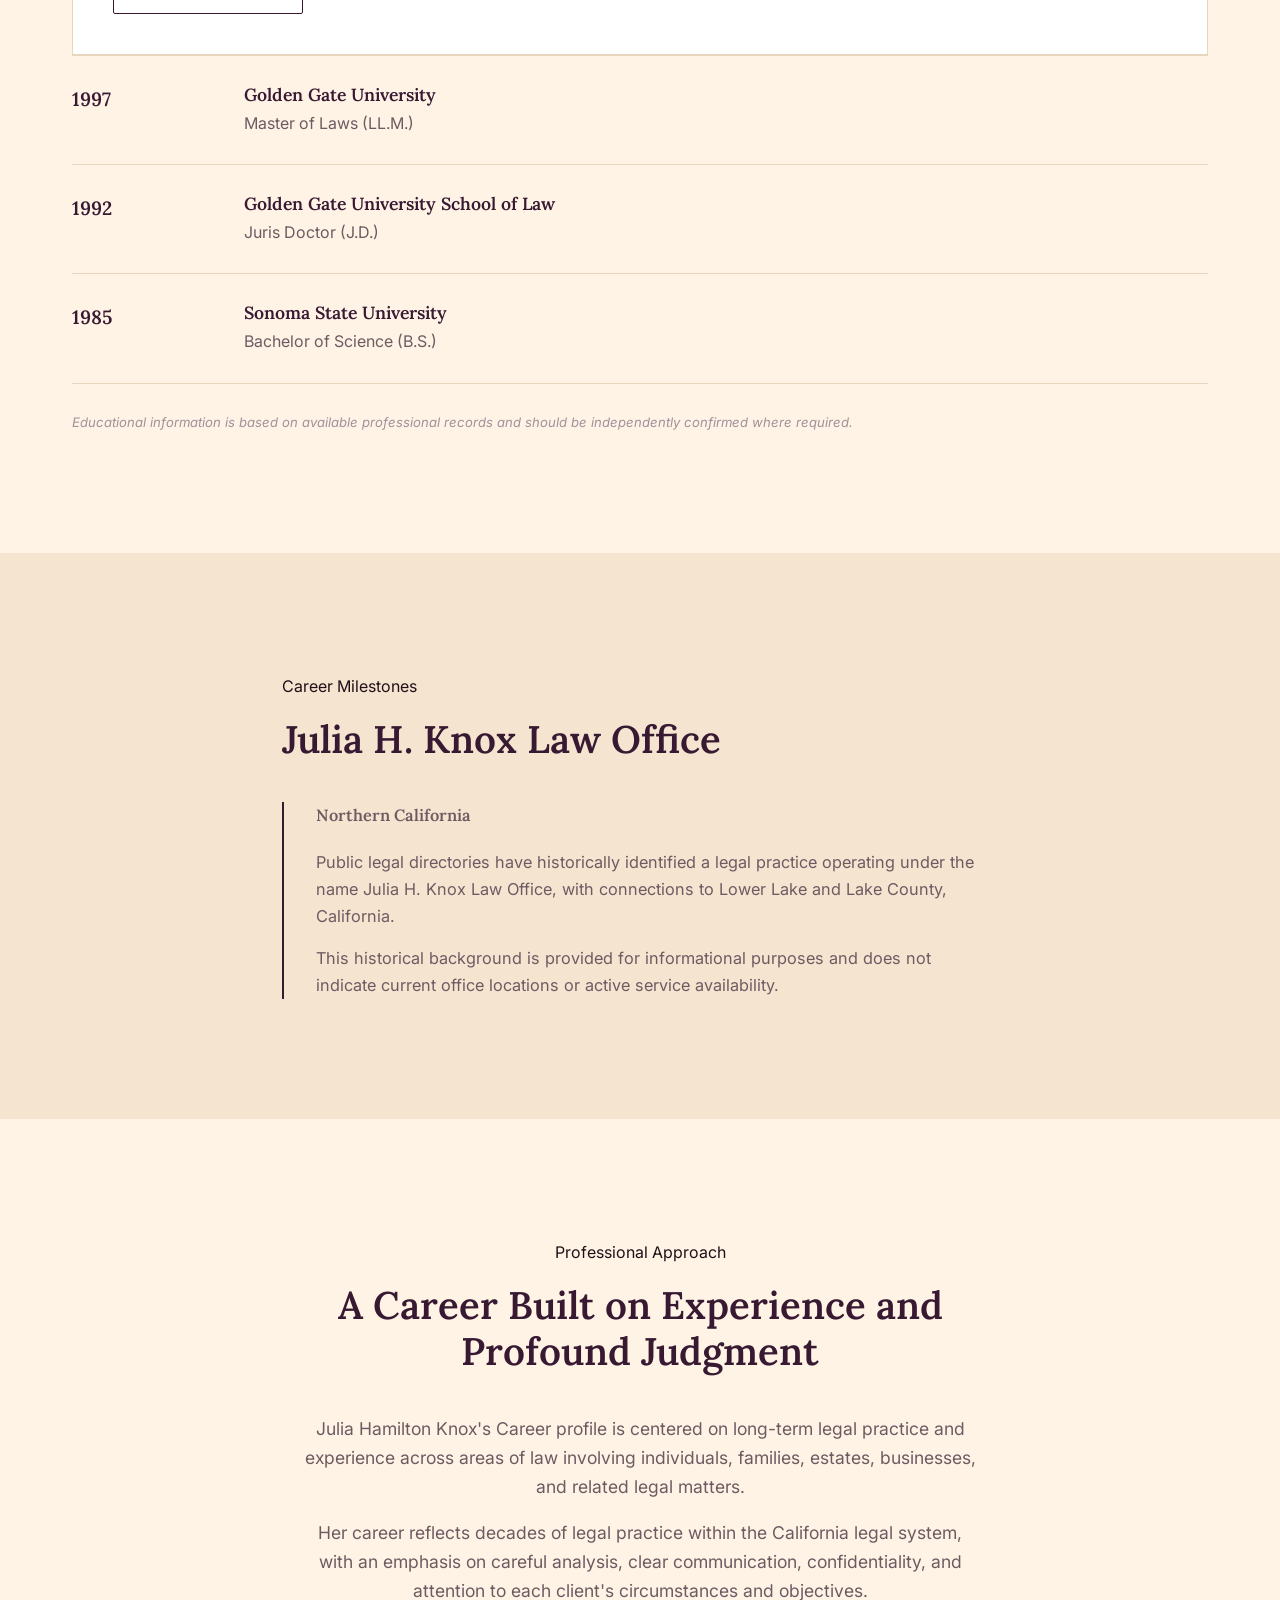
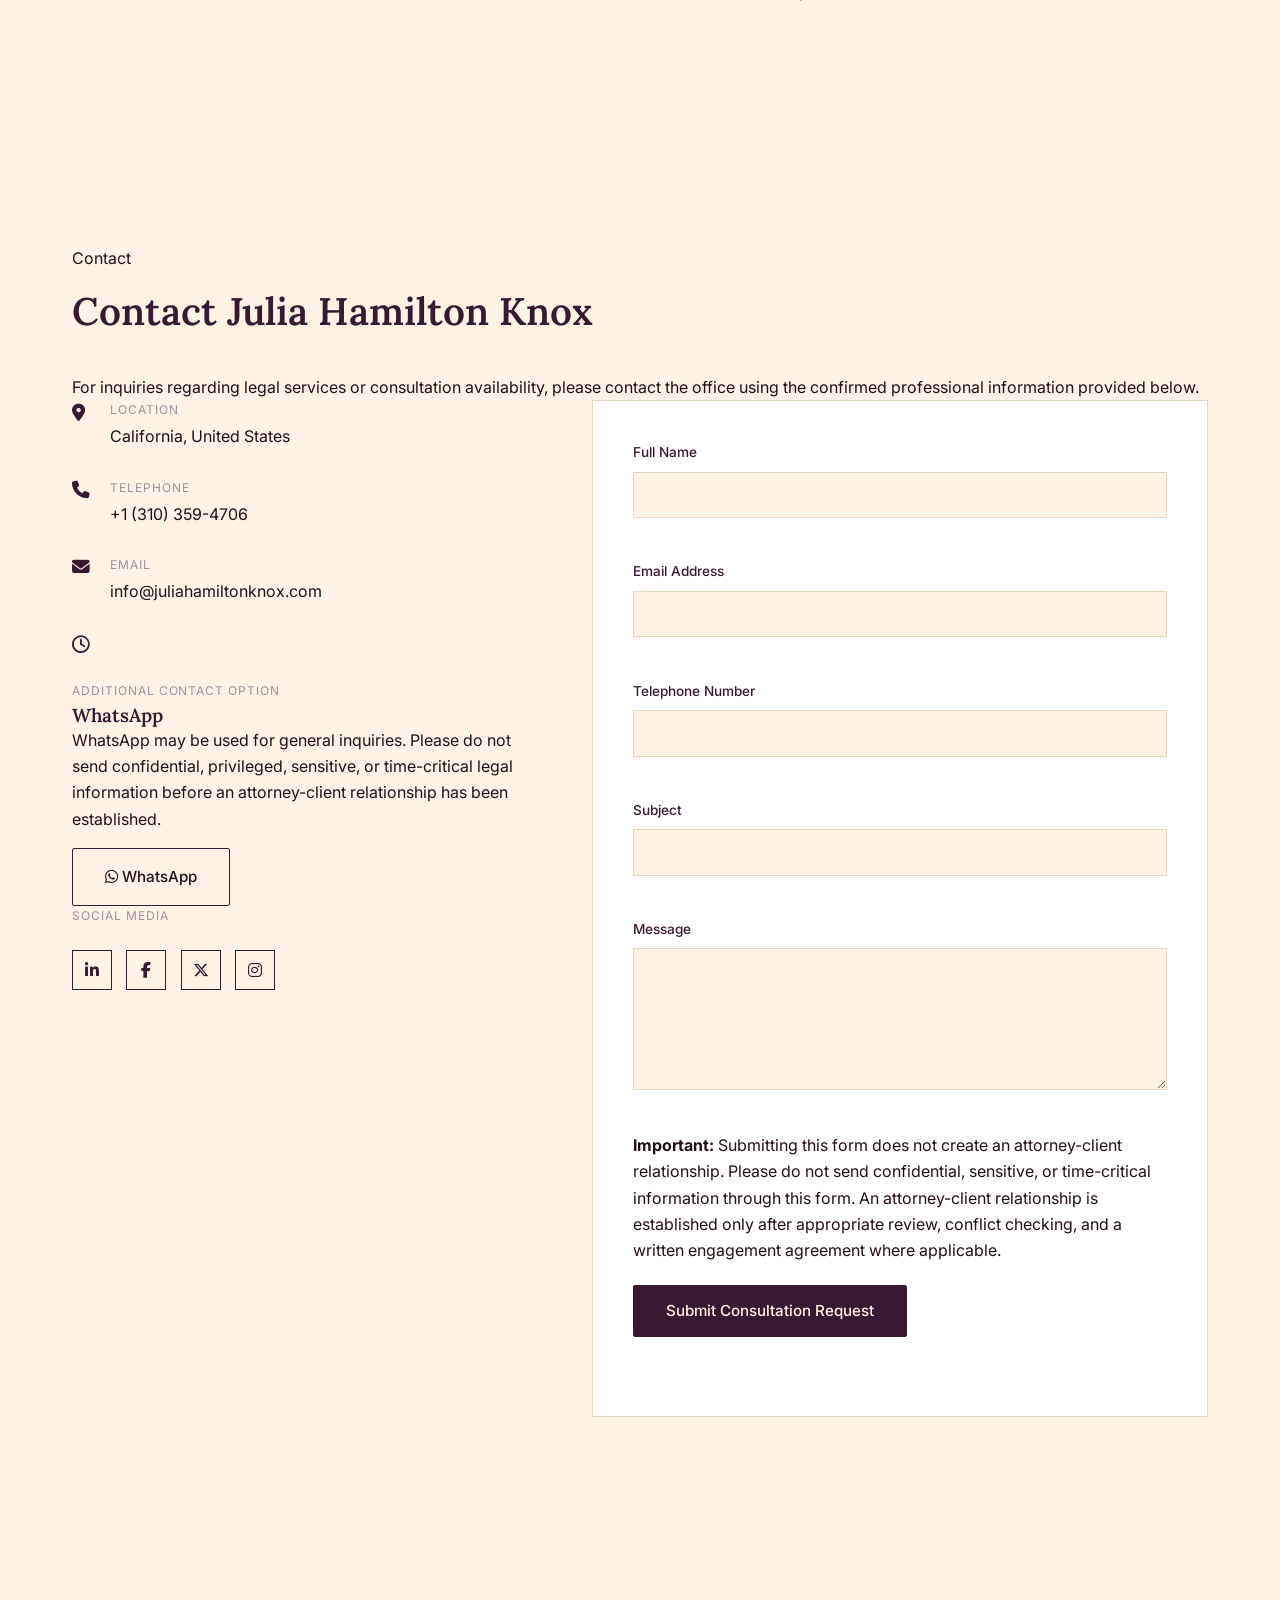
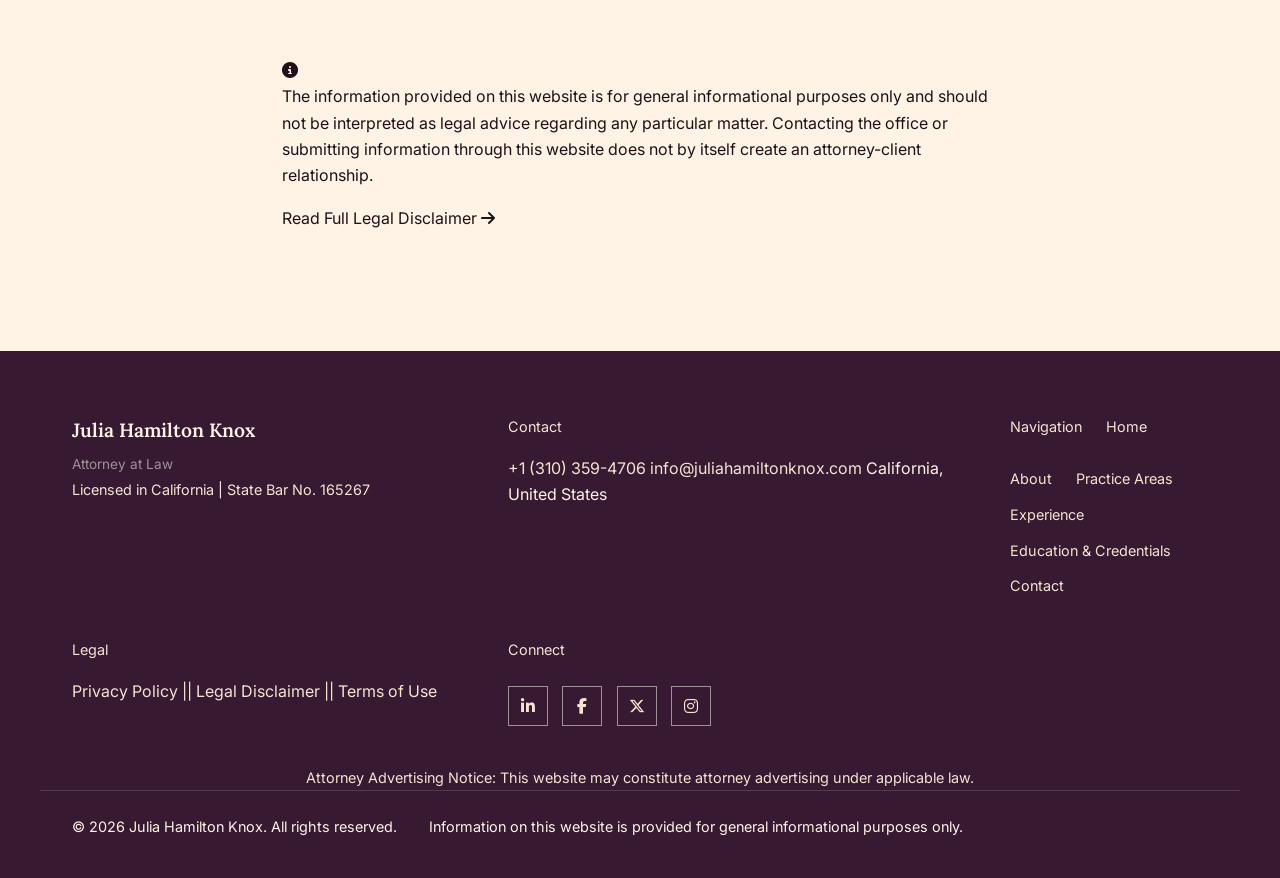
==== commit df434a46: "Update index.html" ====
--- a/index.html
+++ b/index.html
@@ -196,7 +196,7 @@
       </p>
 
       <h1 class="hero-heading">
-        Experienced legal counsel backed by decades of professional practice in California.
+        Experienced legal counsel backed by decades of practice in California.
       </h1>
 
       <p class="hero-sub">
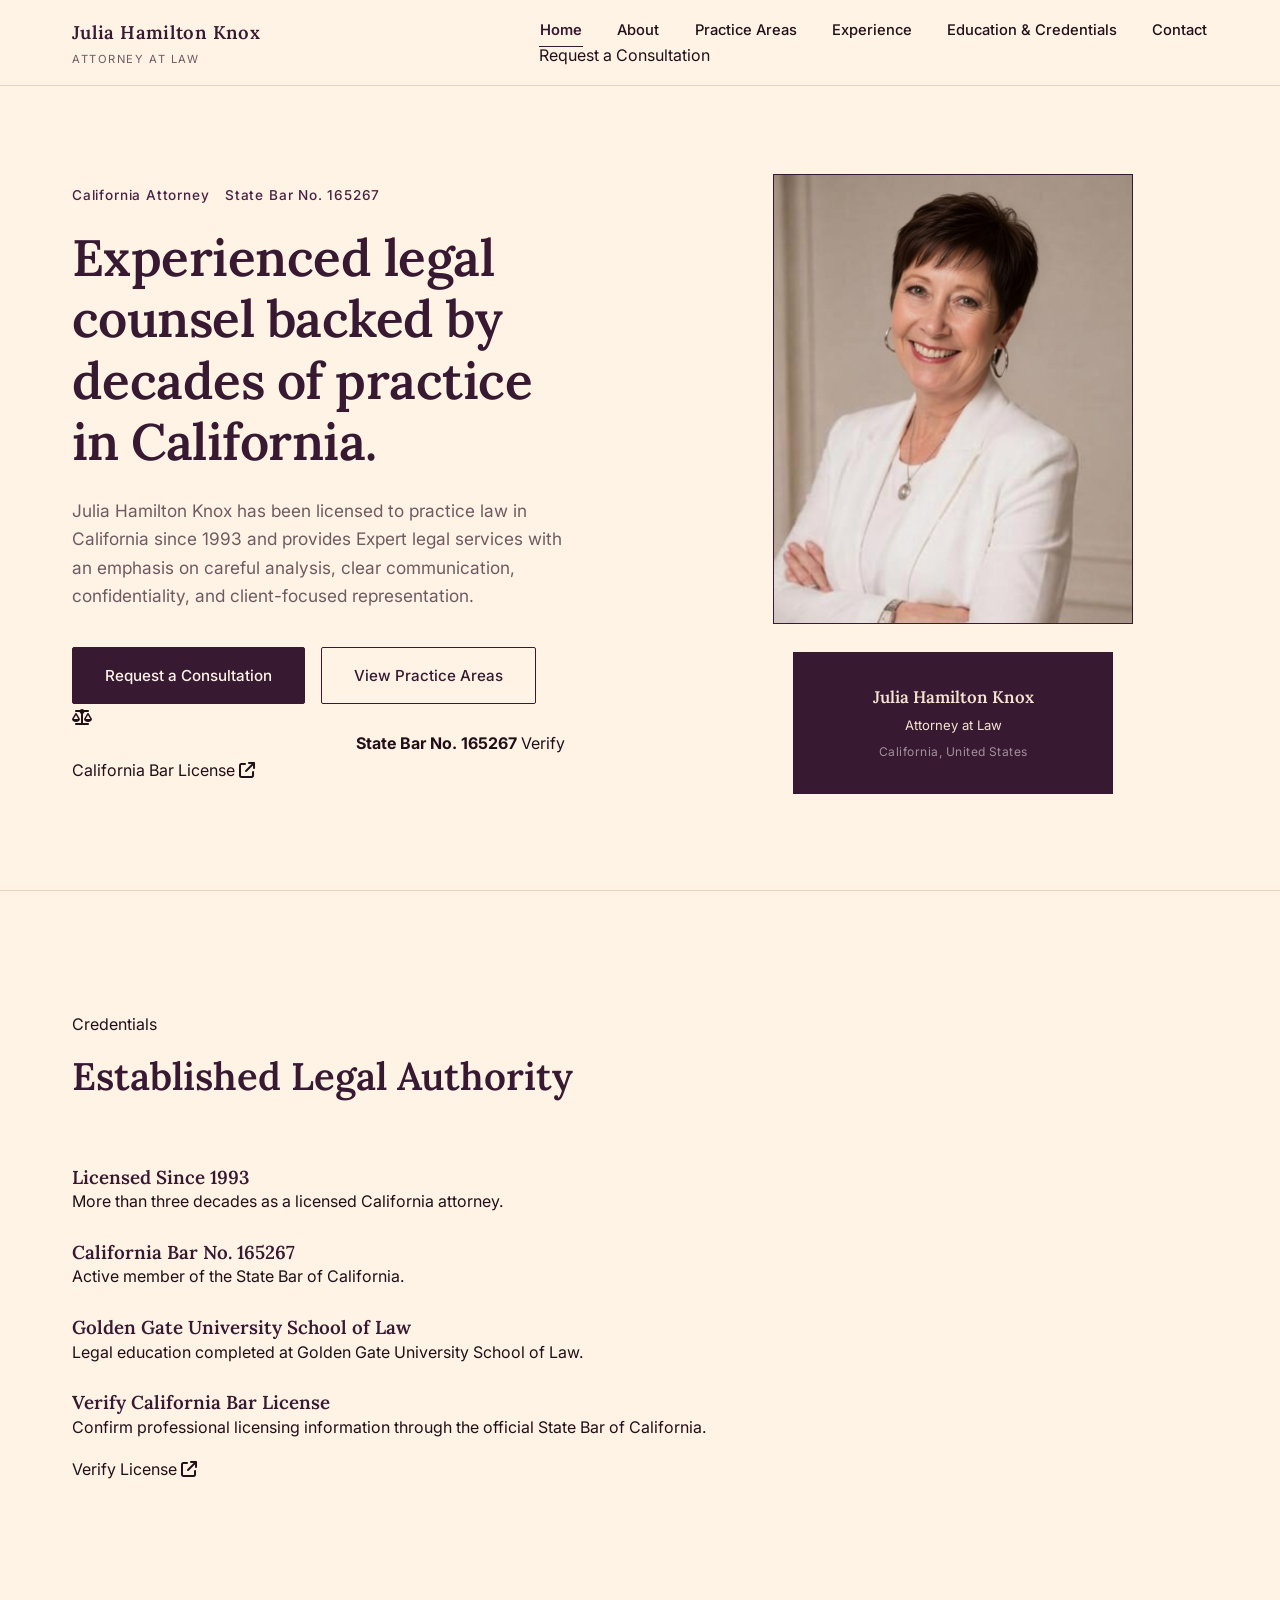
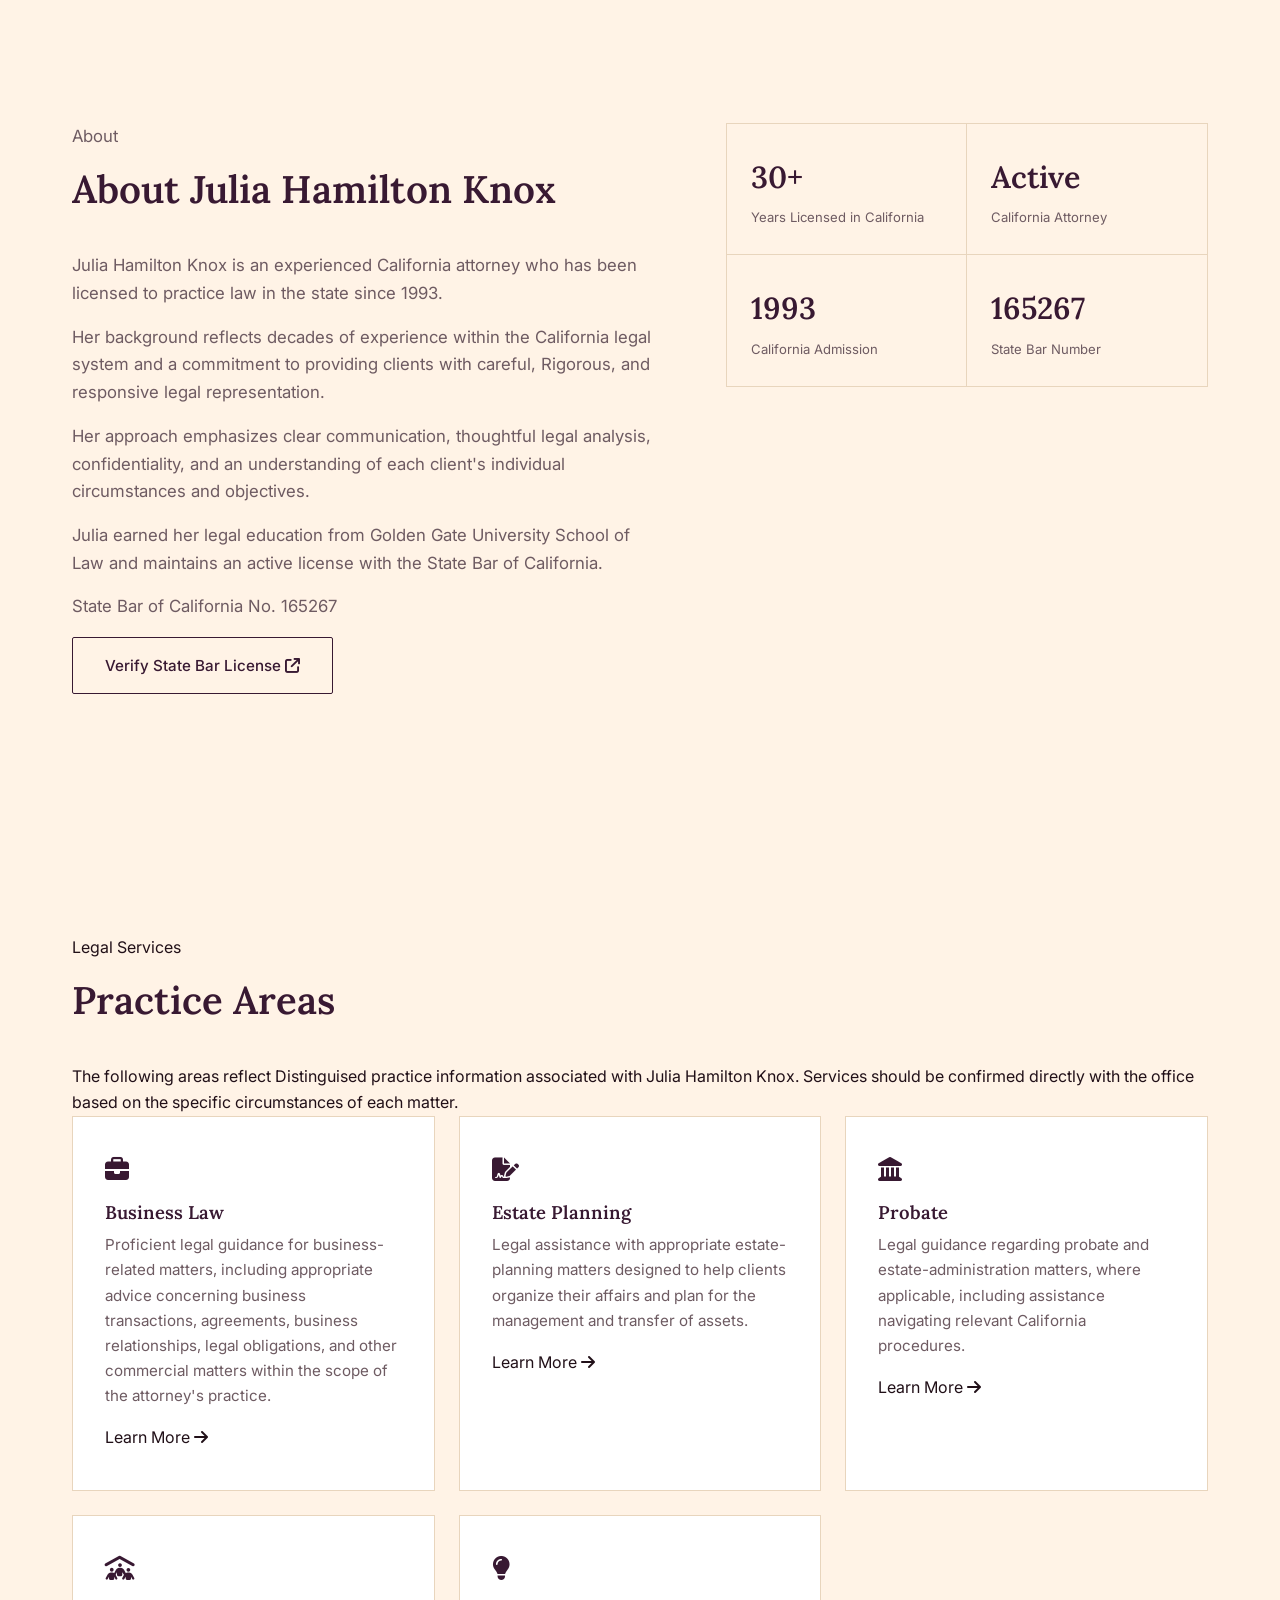
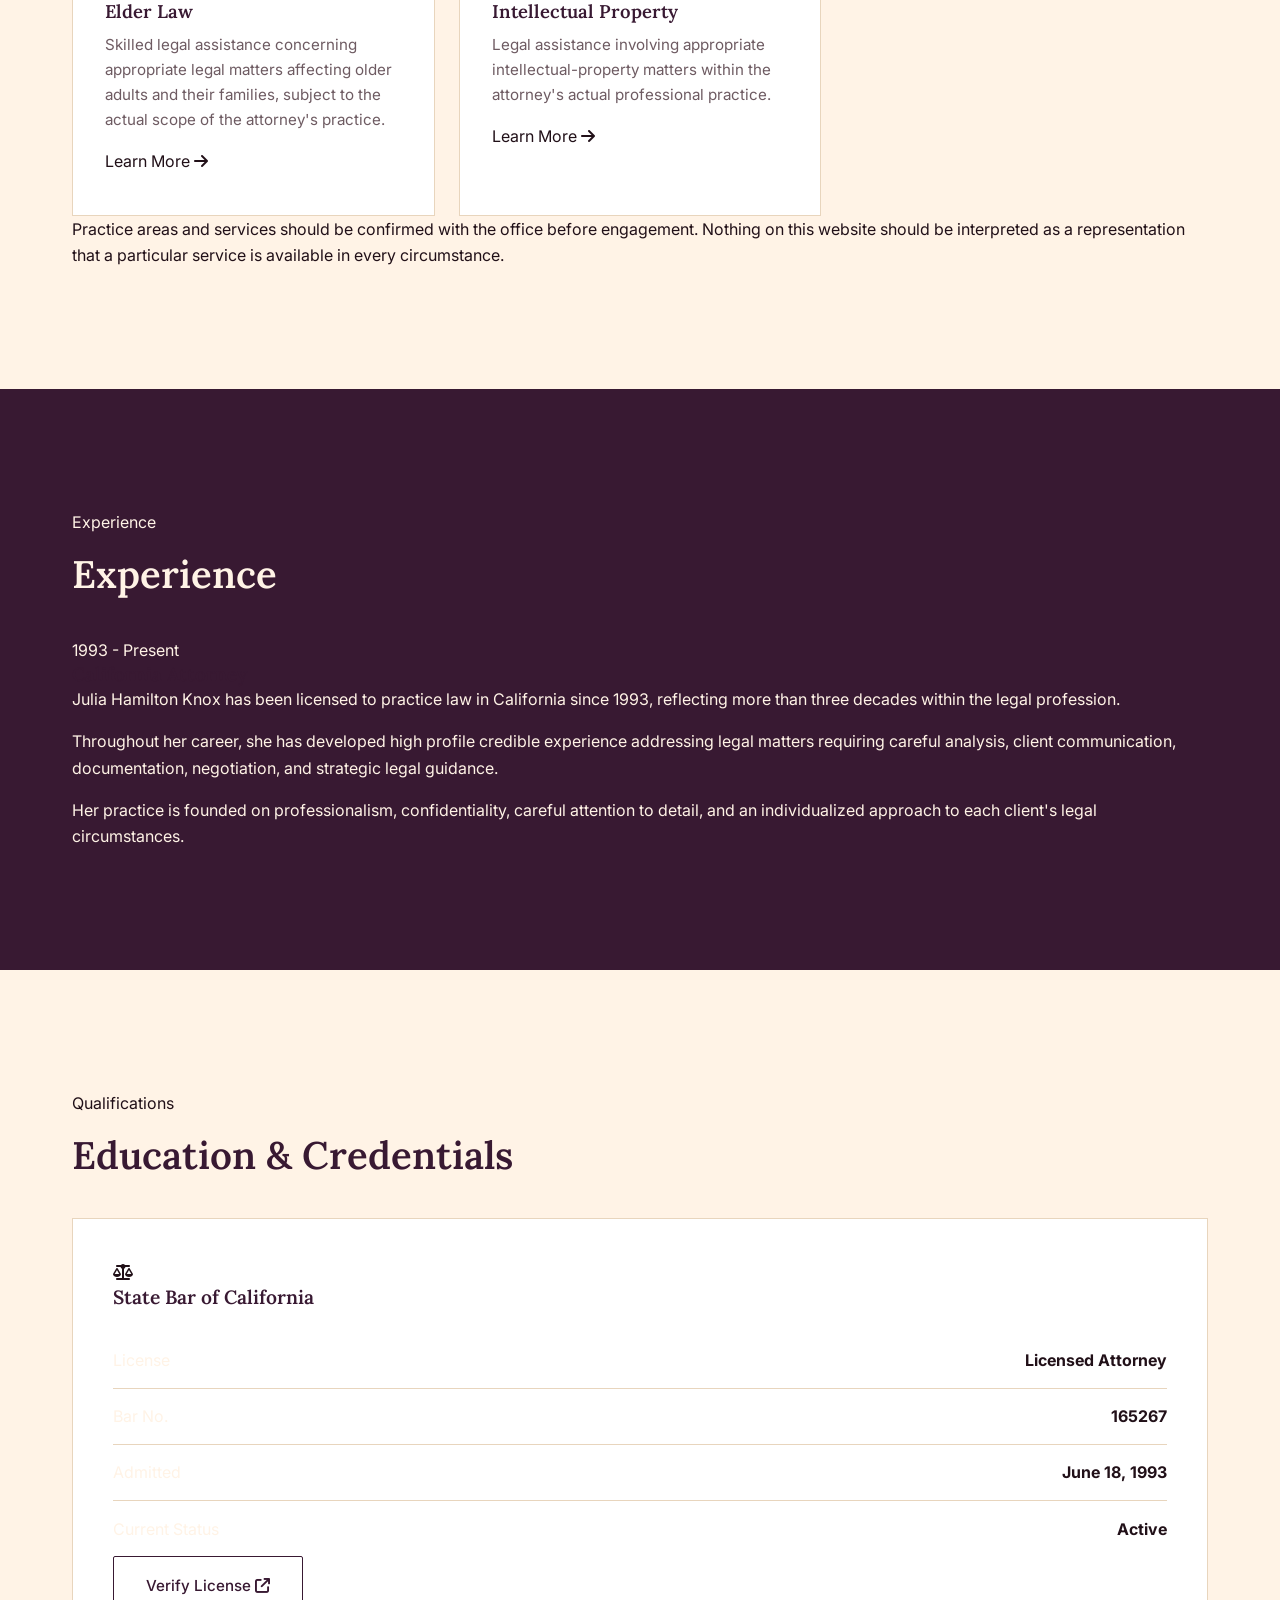
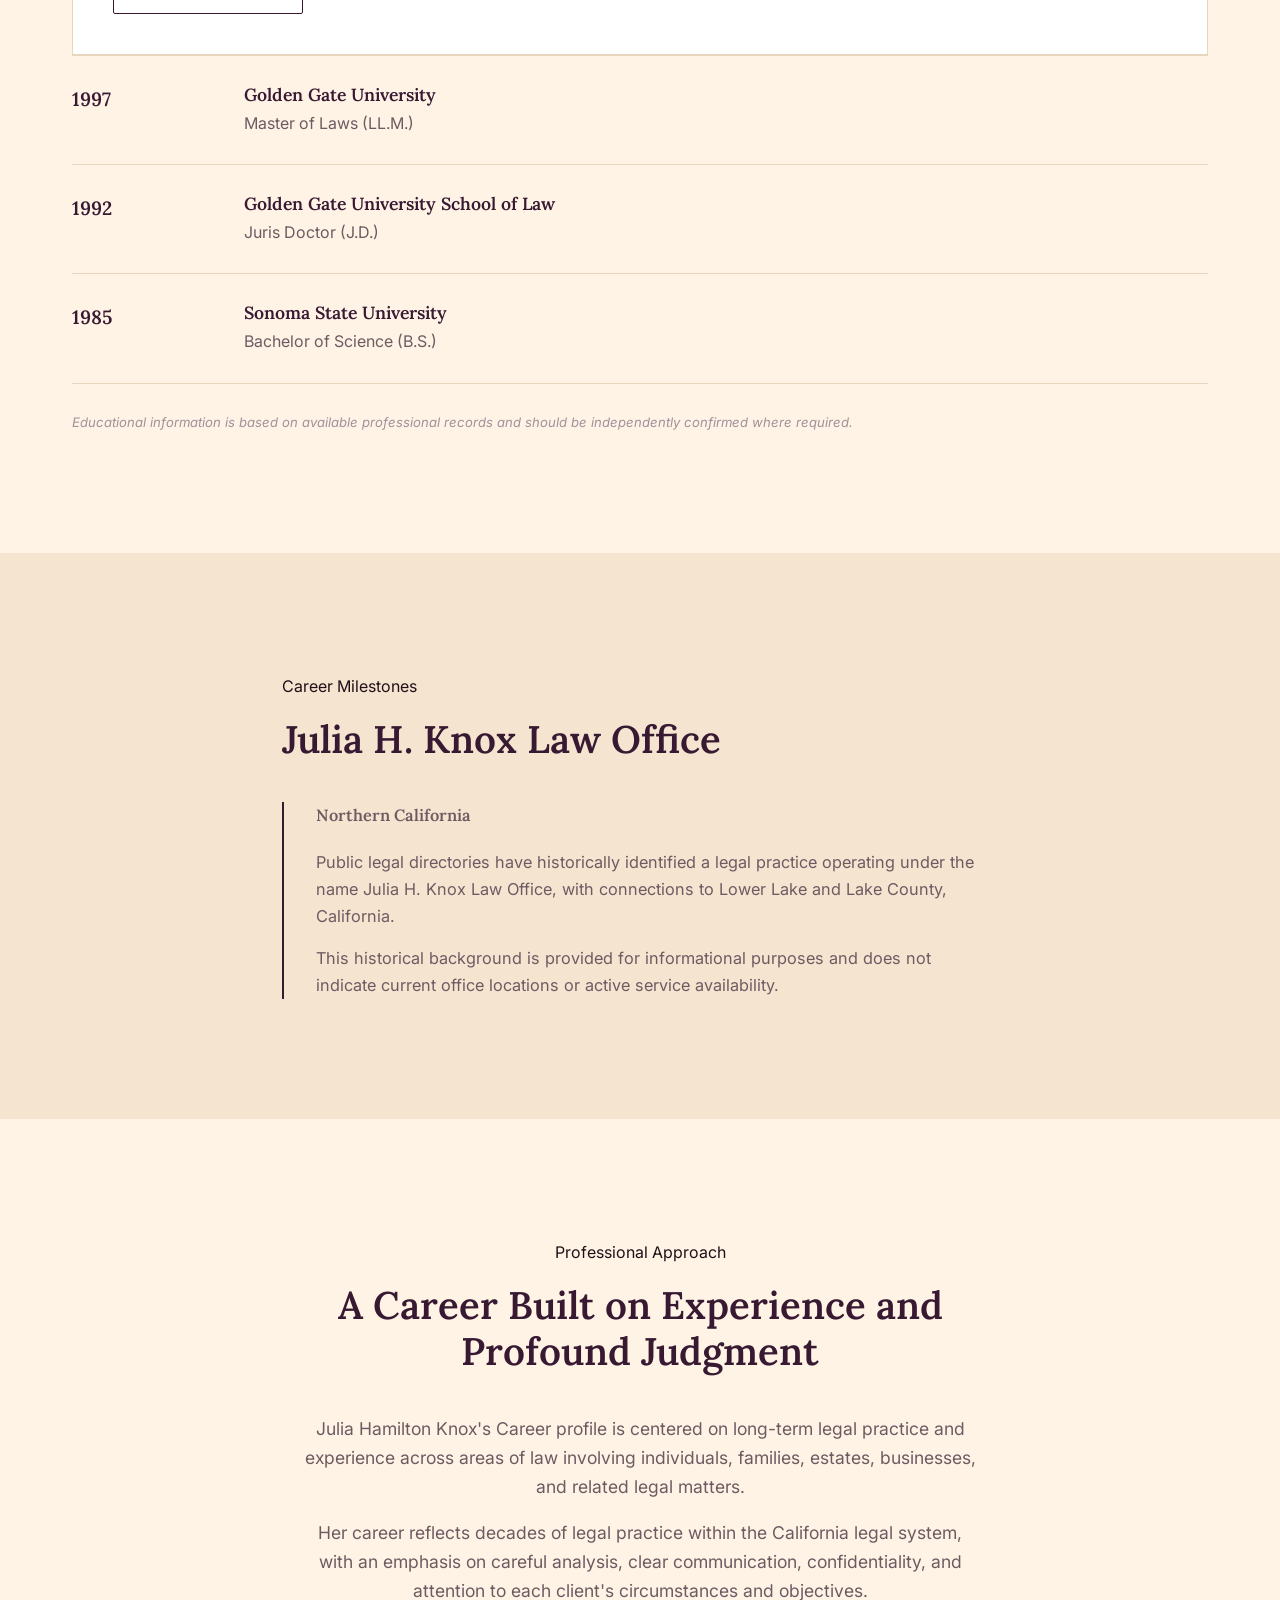
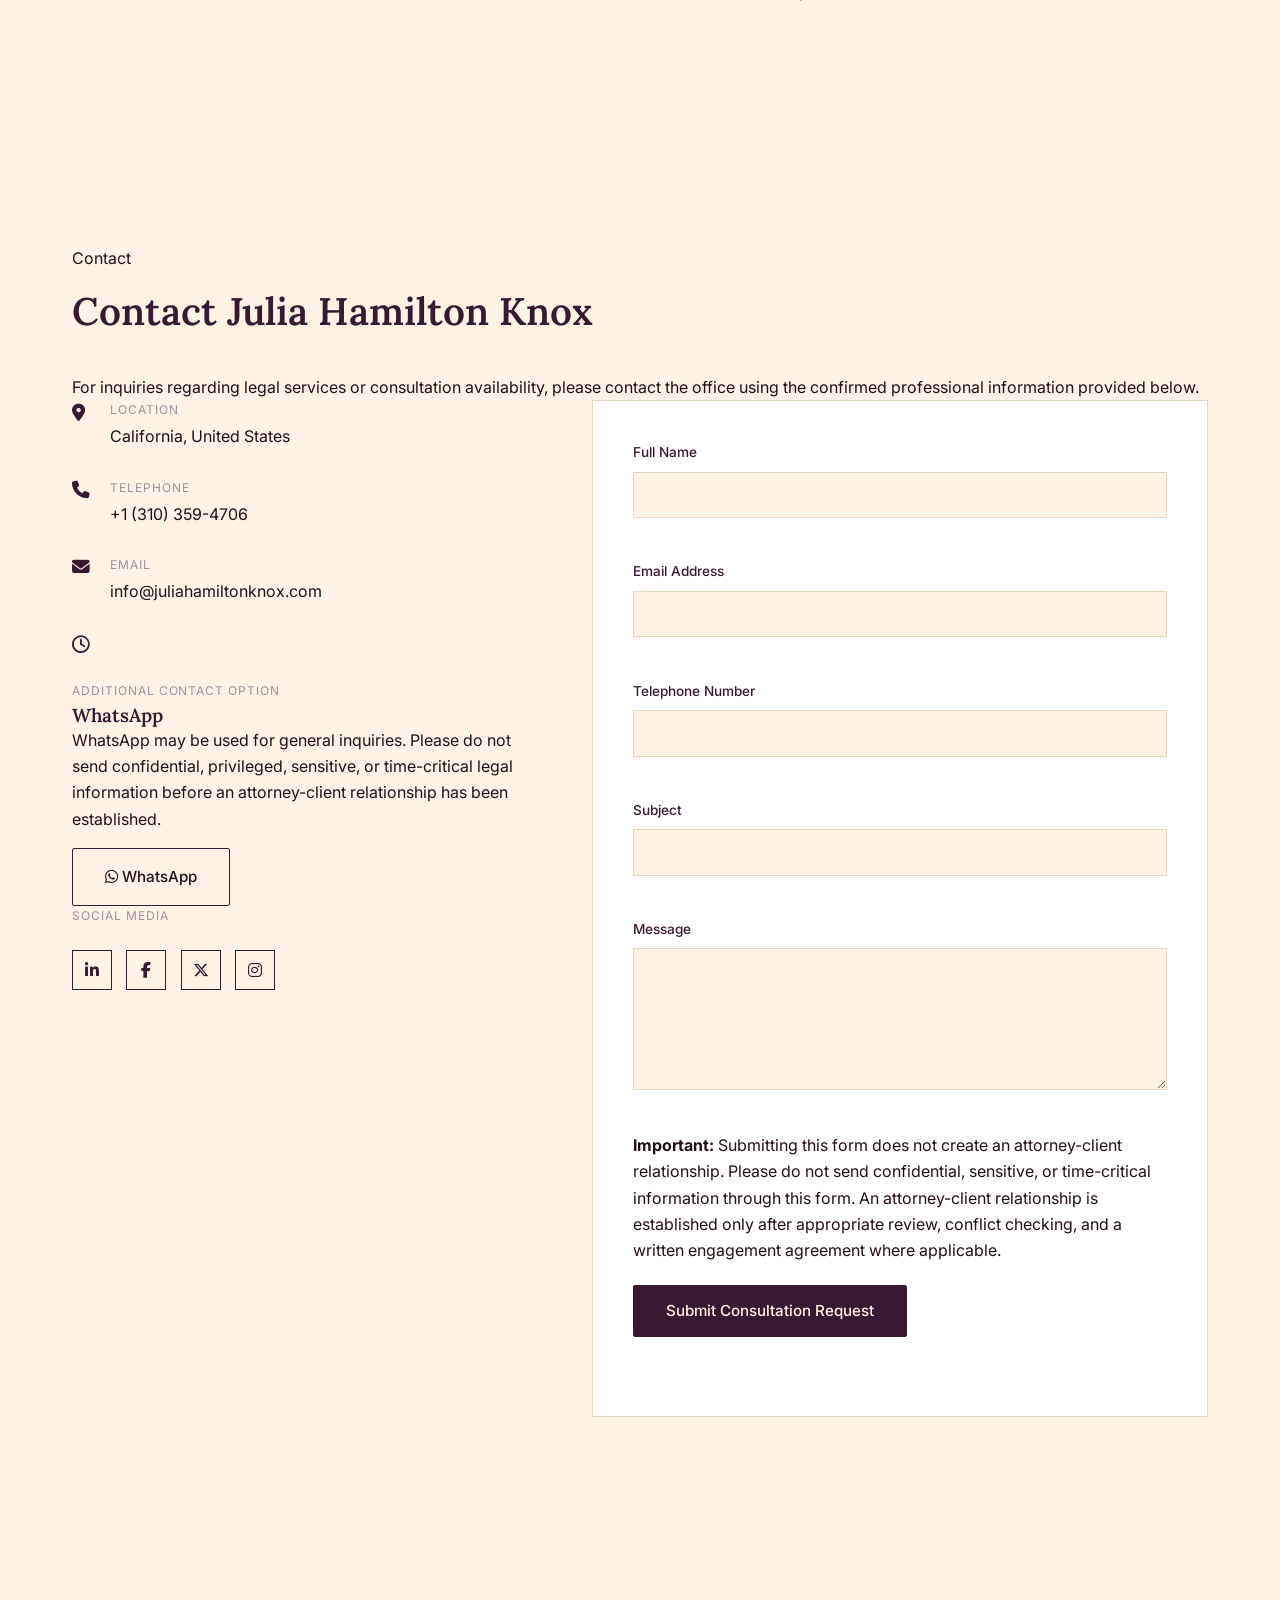
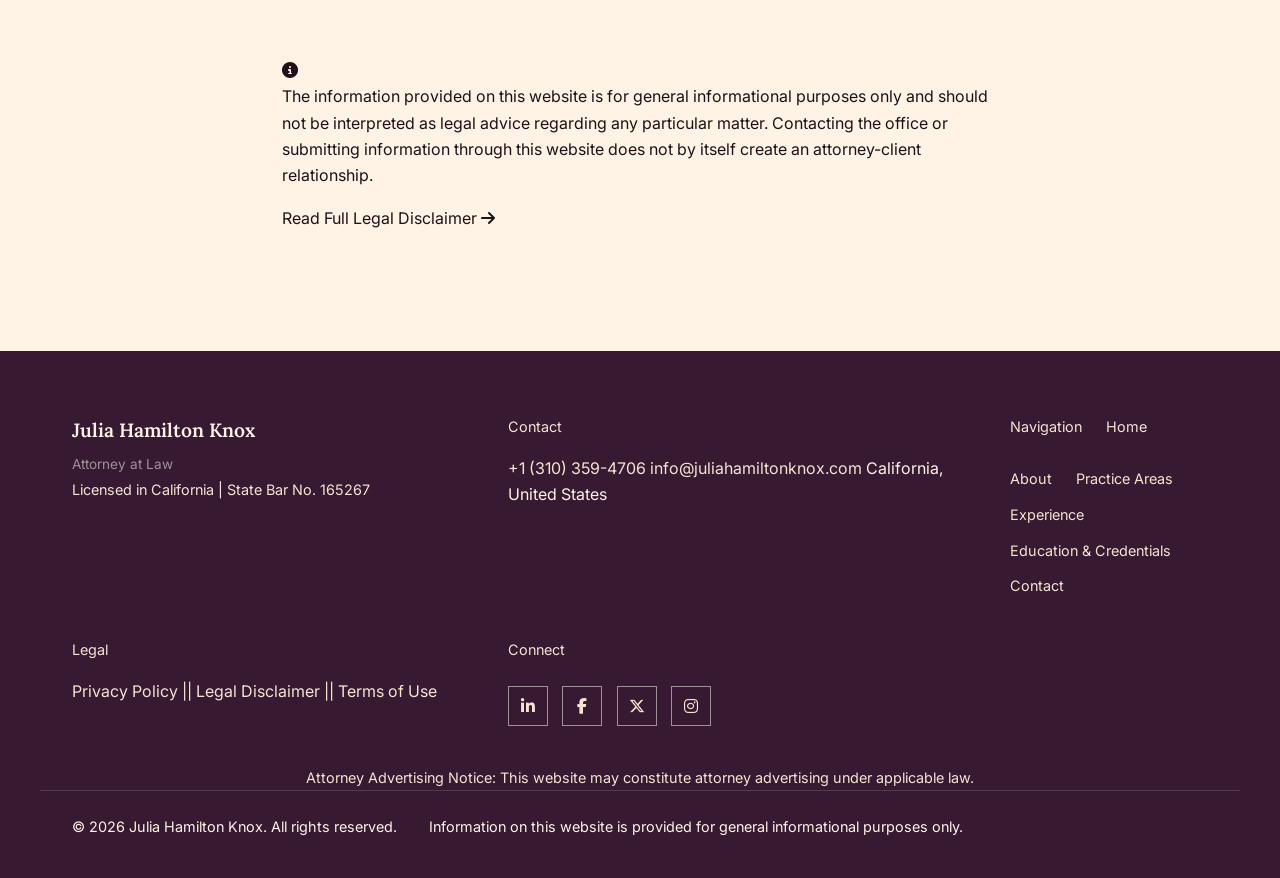
==== commit 697a1e61: "Update index.html" ====
--- a/index.html
+++ b/index.html
@@ -709,7 +709,7 @@
         </p>
 
         <p>
-          Throughout her career, she has developed Refined experience addressing legal matters requiring careful analysis, client communication, documentation, negotiation, and strategic legal guidance.
+          Throughout her career, she has developed high profile credible experience addressing legal matters requiring careful analysis, client communication, documentation, negotiation, and strategic legal guidance.
         </p>
 
         <p>
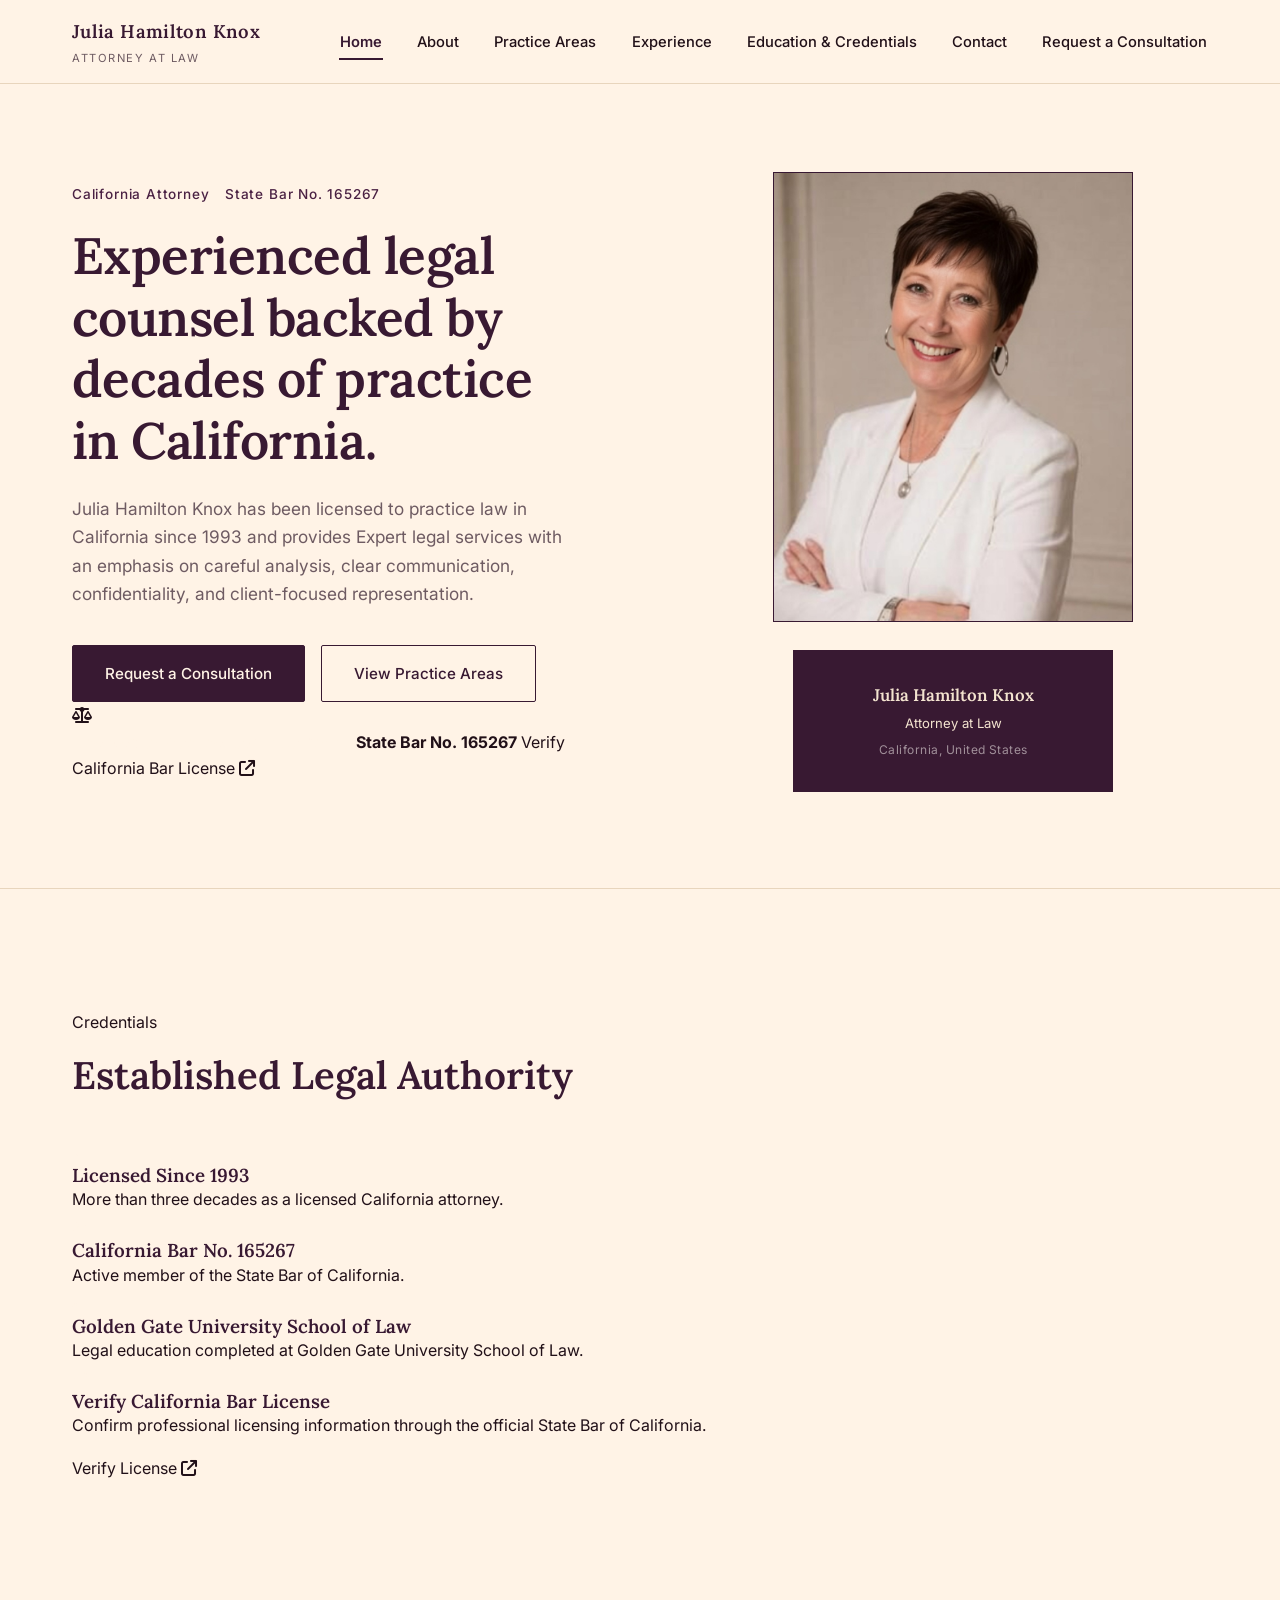
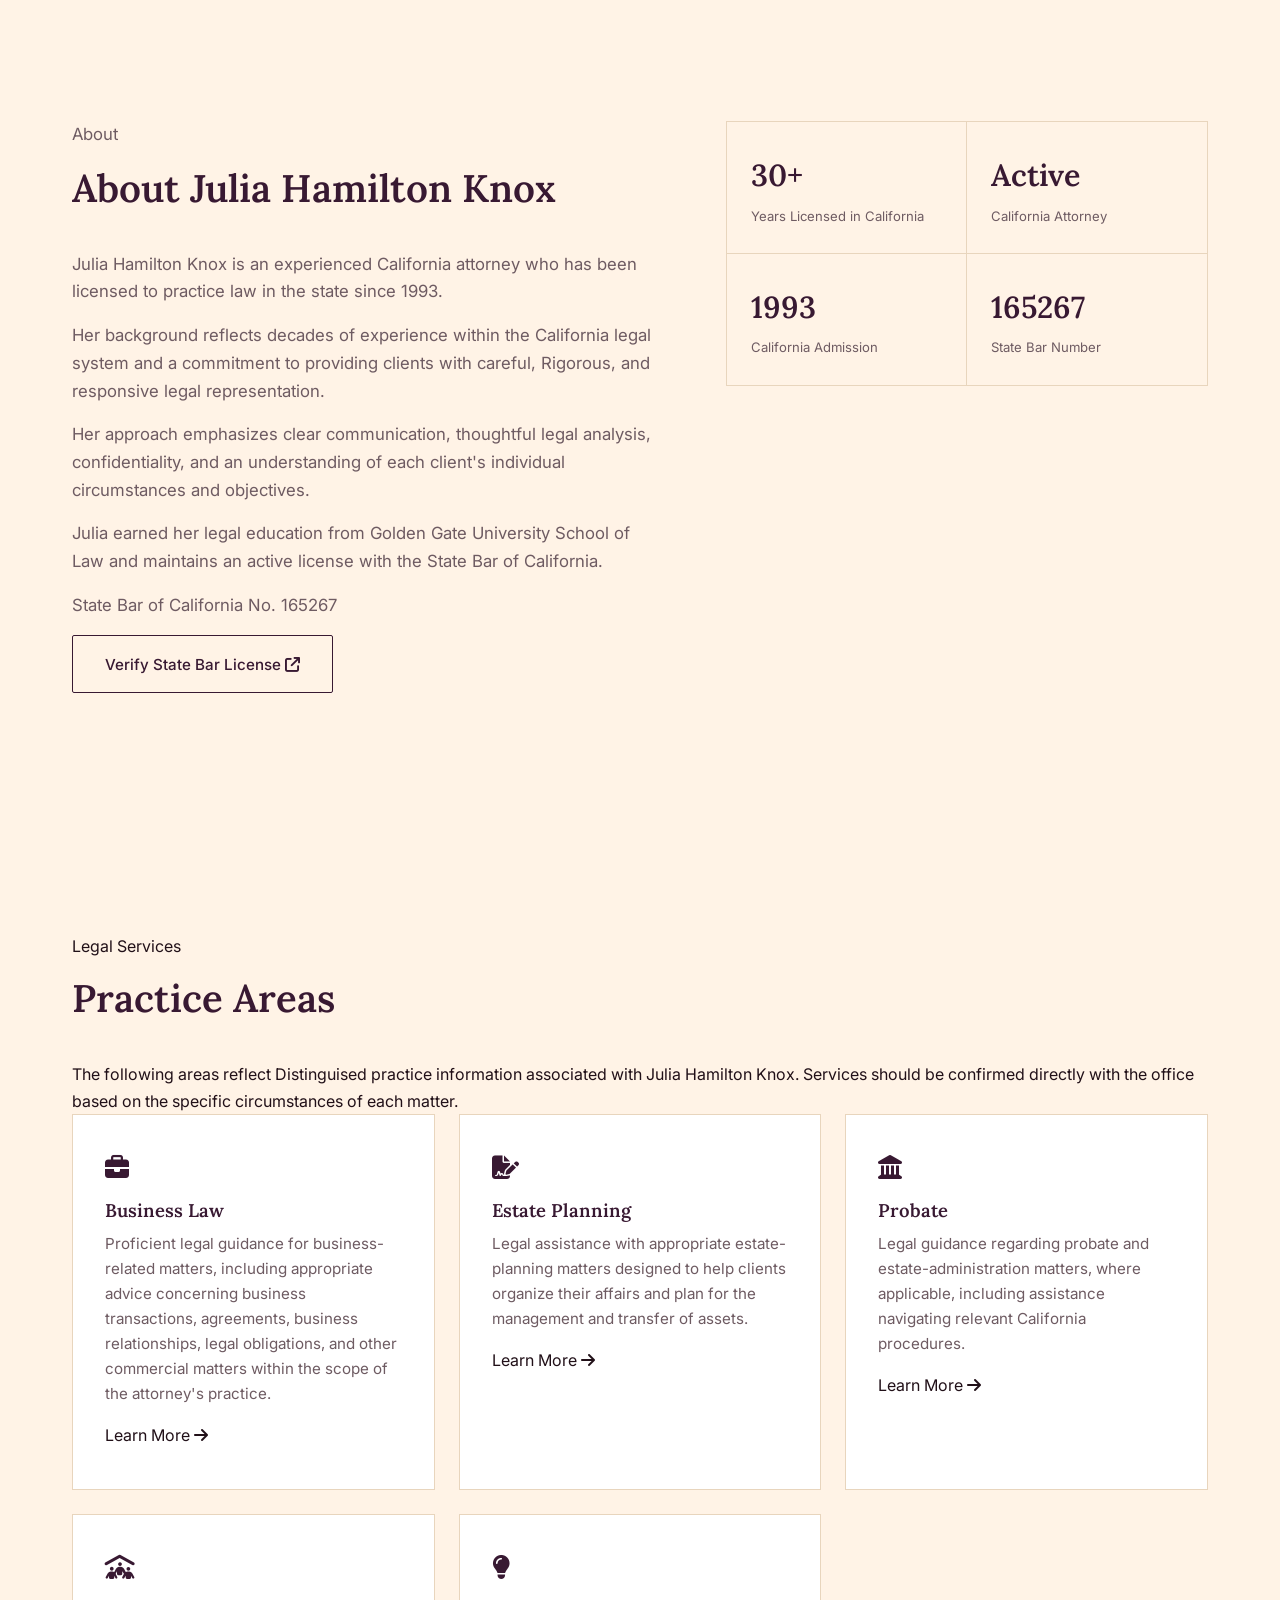
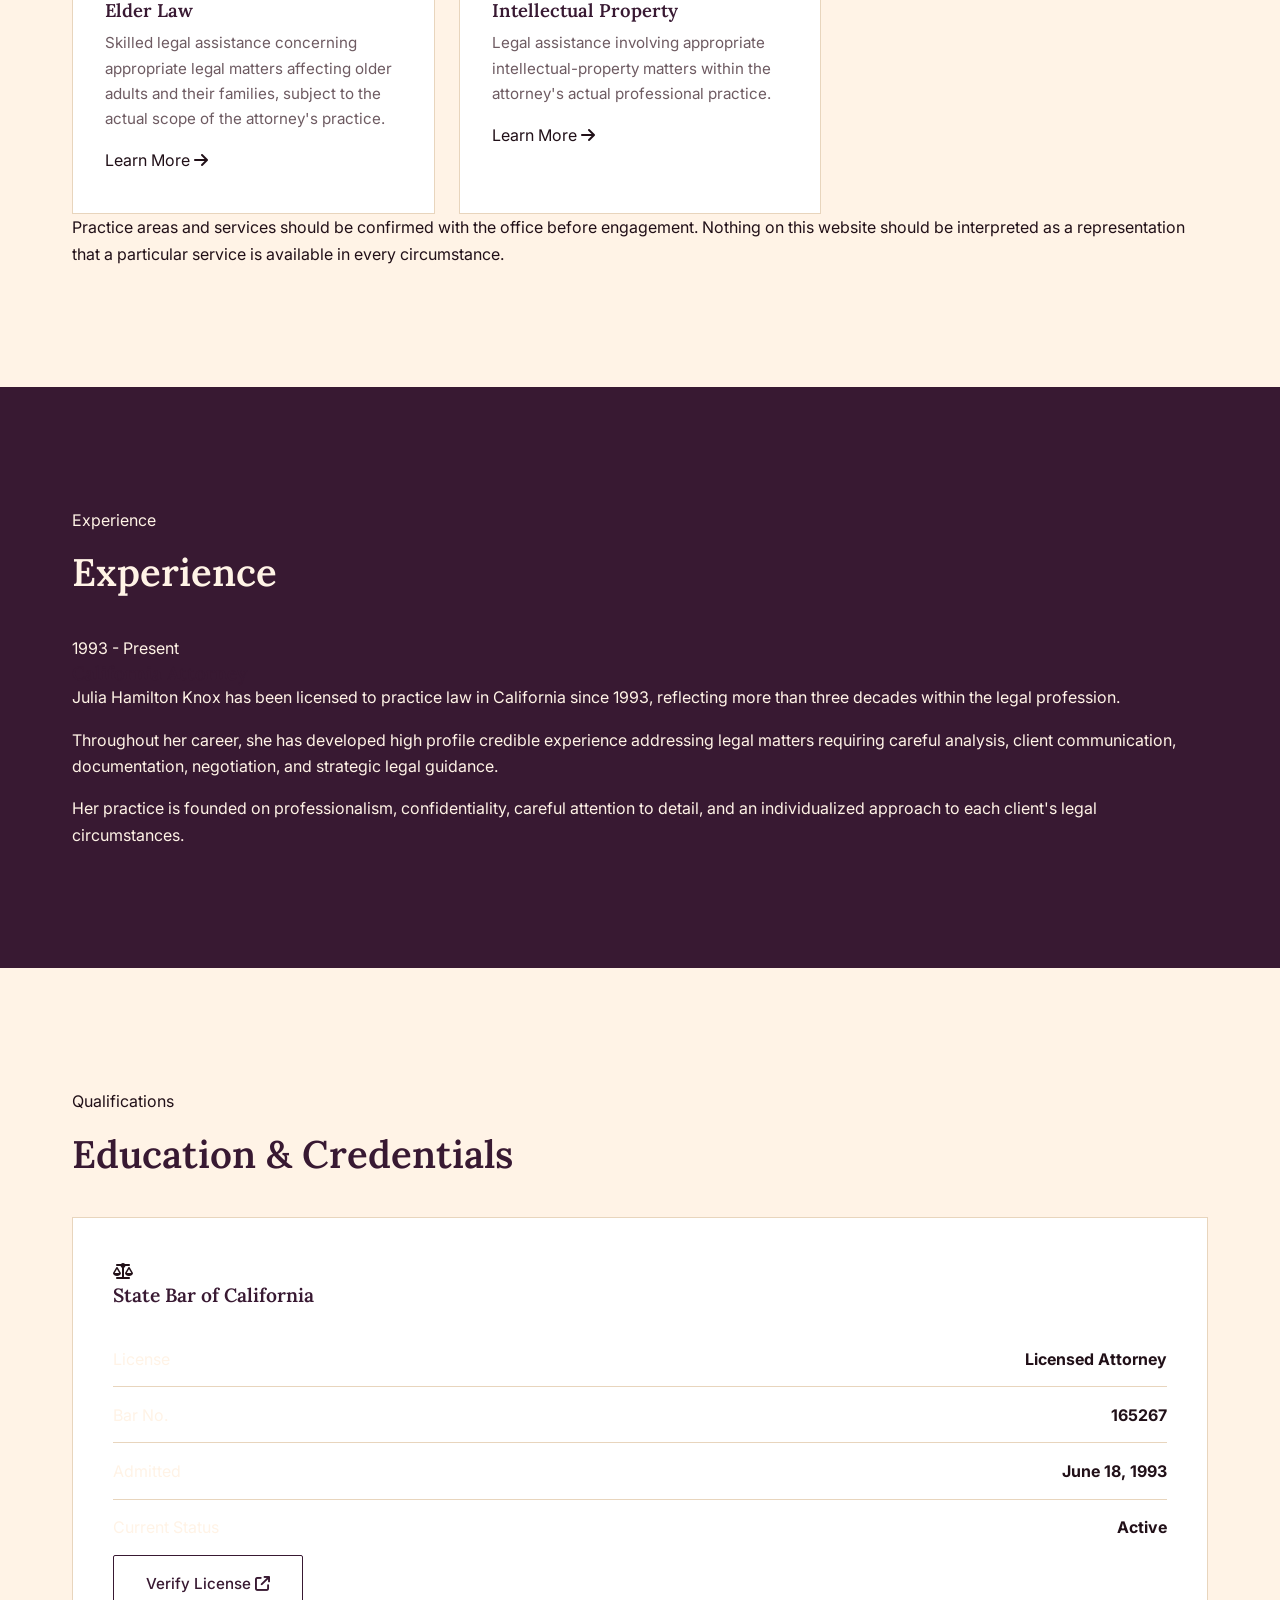
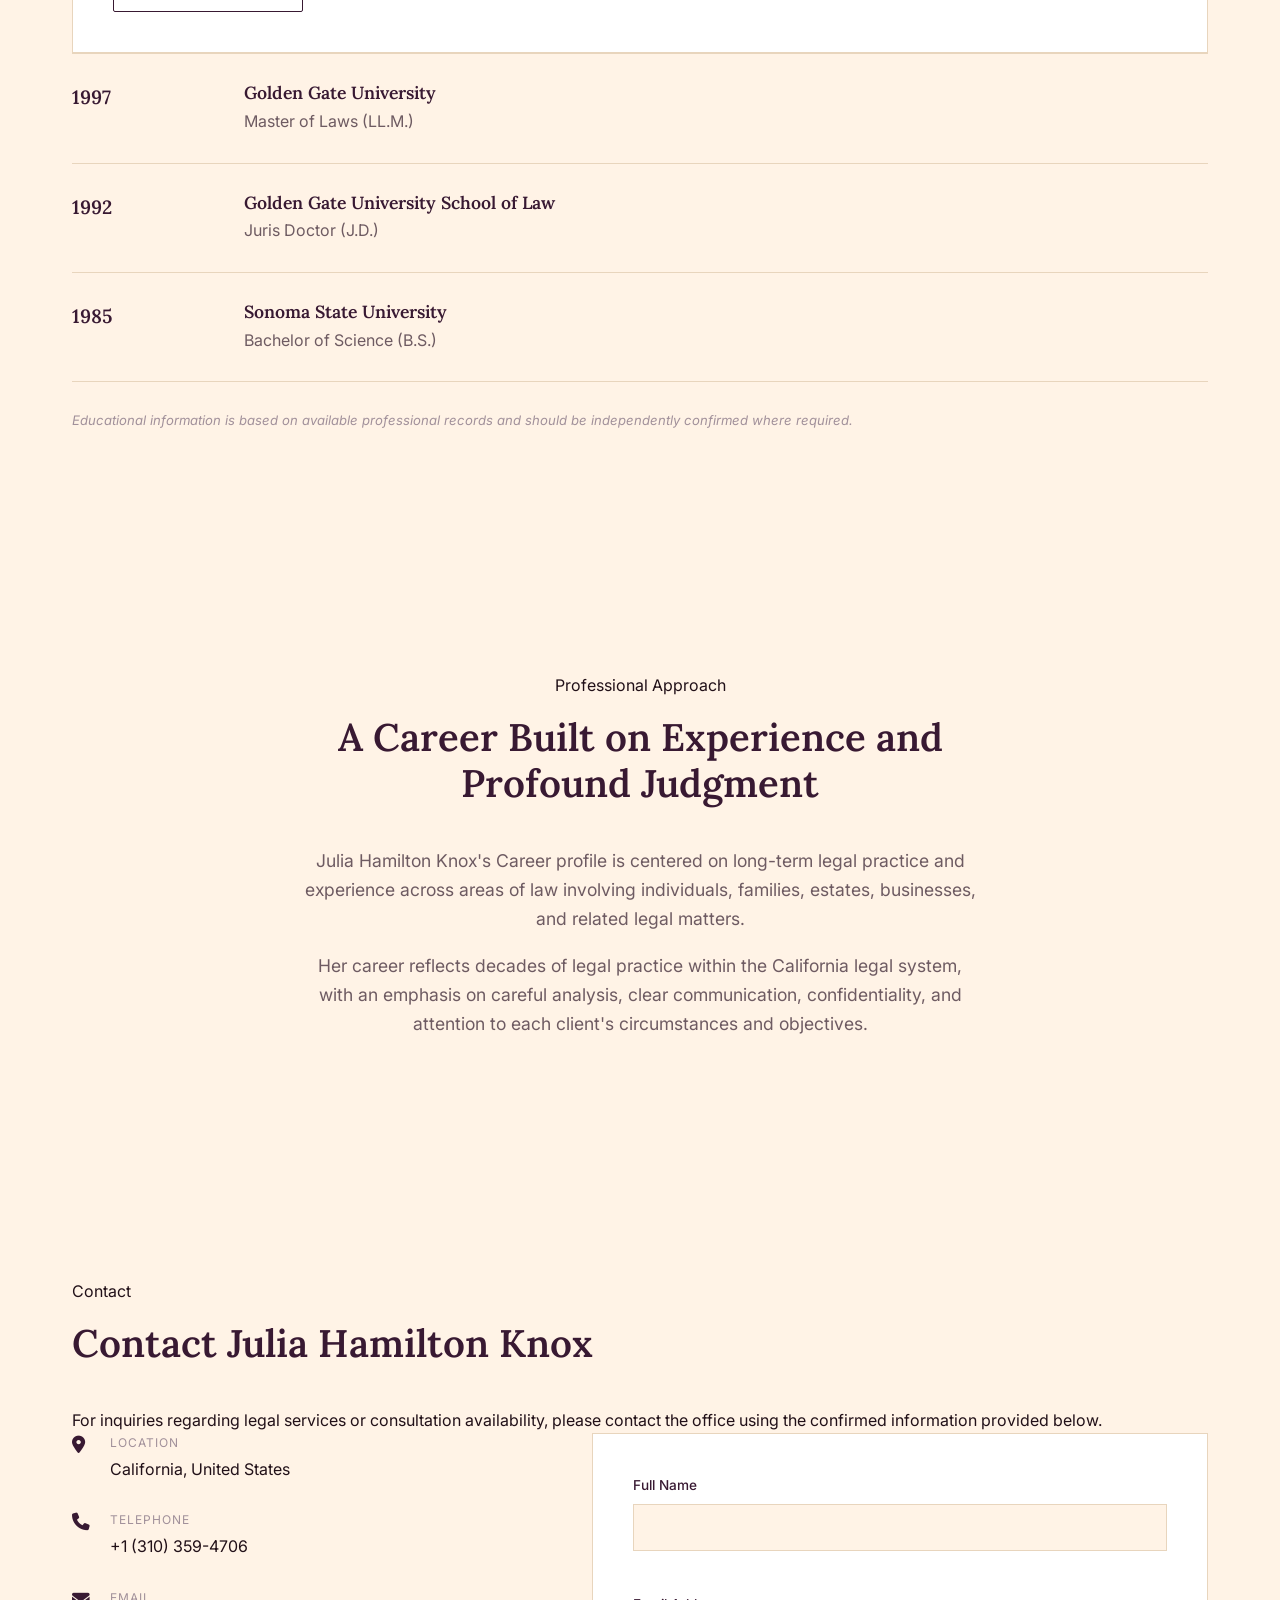
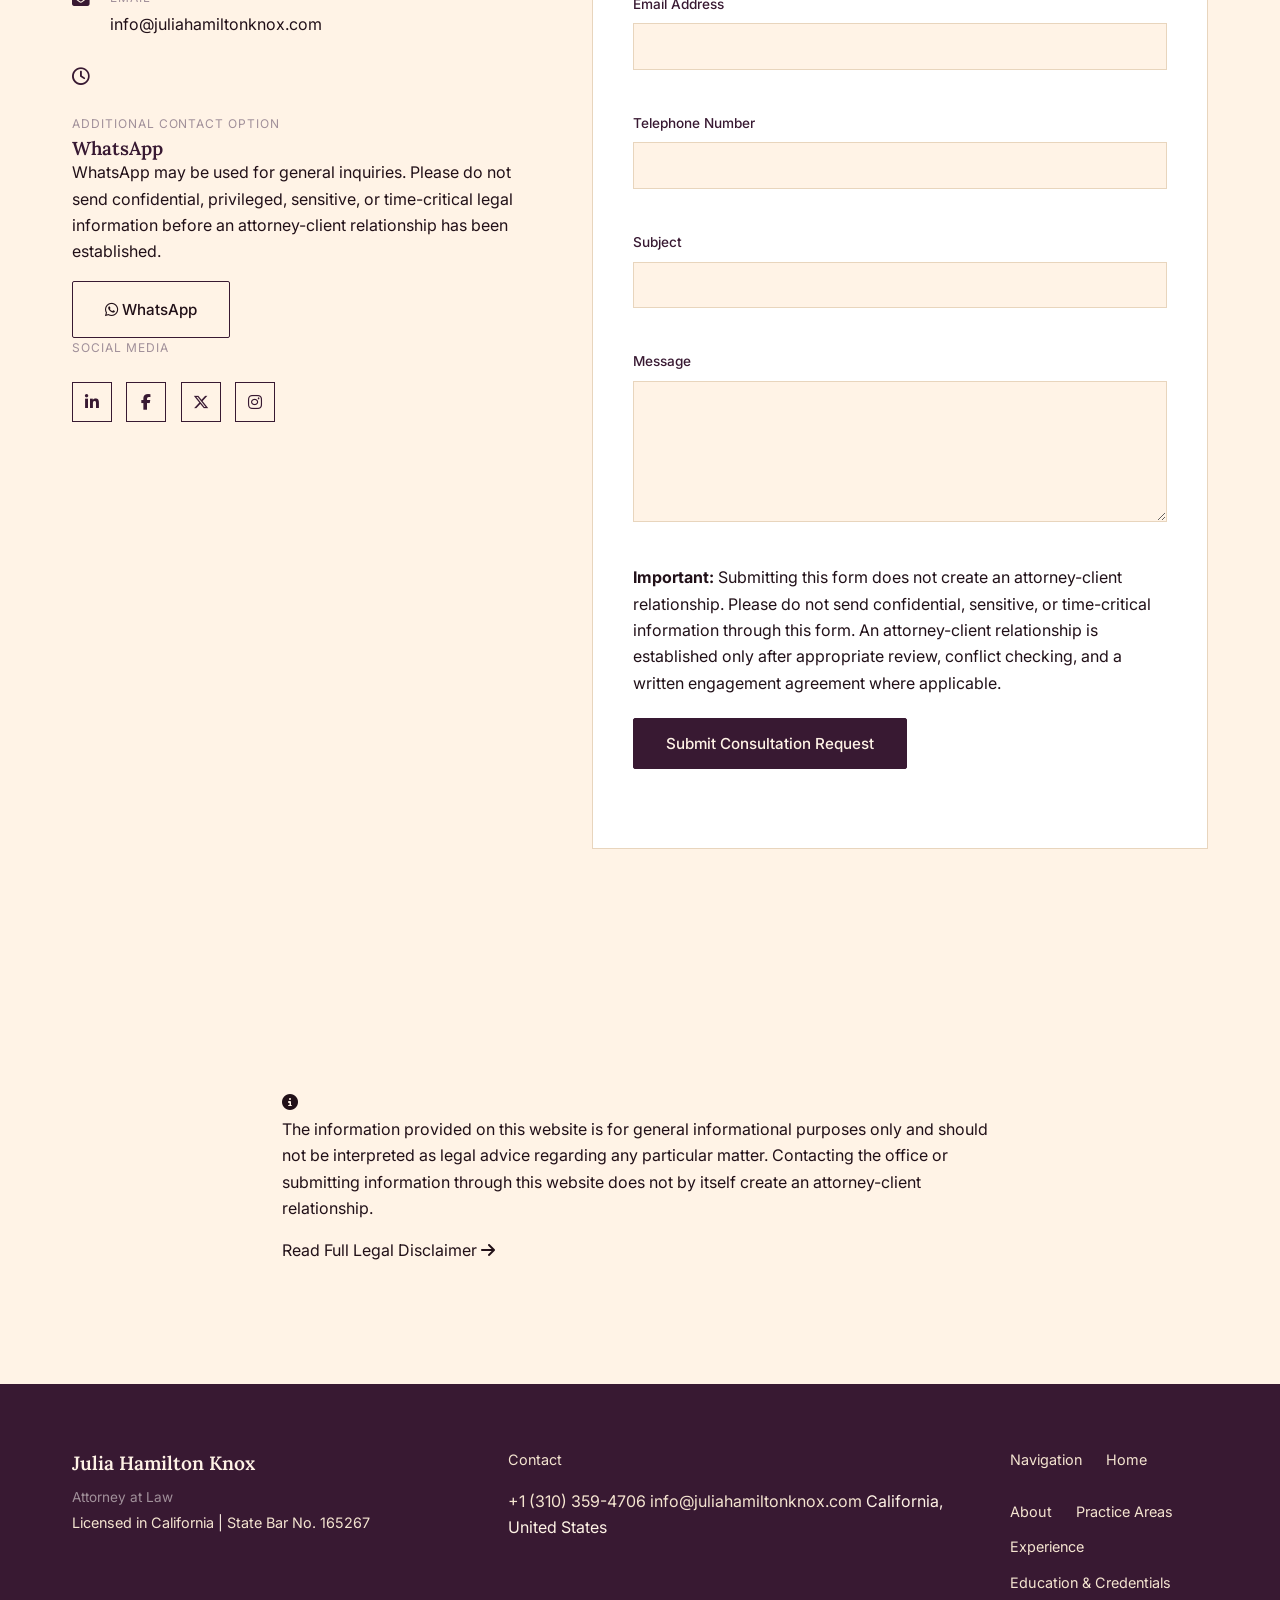
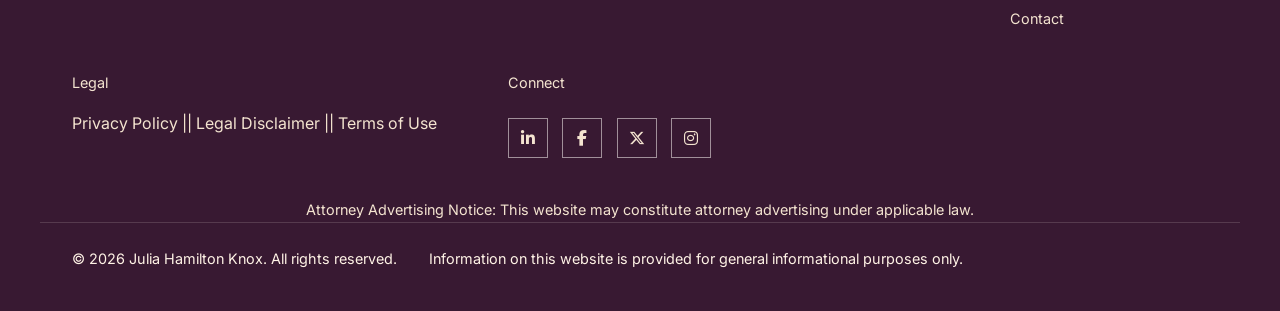
==== commit 49f75075: "Refactor index.html by removing history and updating links Removed the professional history section " ====
--- a/index.html
+++ b/index.html
@@ -161,12 +161,12 @@
         <li>
           <a href="#contact" class="nav-link">Contact</a>
         </li>
-
+        <li>
+              <a href="#contact" class="nav-link">
+            Request a Consultation
+          </a>
+        </li>
       </ul>
-
-      <a href="#contact" class="nav-consultation">
-        Request a Consultation
-      </a>
 
     </div>
 
@@ -883,46 +883,6 @@
 
 
 <!-- 
-     PROFESSIONAL HISTORY
-= -->
-<section class="professional-history">
-
-  <div class="section-container narrow">
-
-    <div class="section-intro reveal">
-
-      <p class="section-eyebrow">
-          Career Milestones
-      </p>
-
-      <h2 class="section-heading">
-        Julia H. Knox Law Office
-      </h2>
-
-    </div>
-
-    <div class="history-editorial reveal">
-
-      <p class="history-lede">
-        Northern California
-      </p>
-
-      <p>
-        Public legal directories have historically identified a legal practice operating under the name Julia H. Knox Law Office, with connections to Lower Lake and Lake County, California.
-      </p>
-
-      <p>
-        This historical background is provided for informational purposes and does not indicate current office locations or active service availability.
-      </p>
-
-    </div>
-
-  </div>
-
-</section>
-
-
-<!-- 
      PROFESSIONAL APPROACH
 = -->
 <section class="professional-approach">
@@ -972,7 +932,7 @@
       </h2>
 
       <p>
-        For inquiries regarding legal services or consultation availability, please contact the office using the confirmed professional information provided below.
+        For inquiries regarding legal services or consultation availability, please contact the office using the confirmed information provided below.
       </p>
 
     </div>
